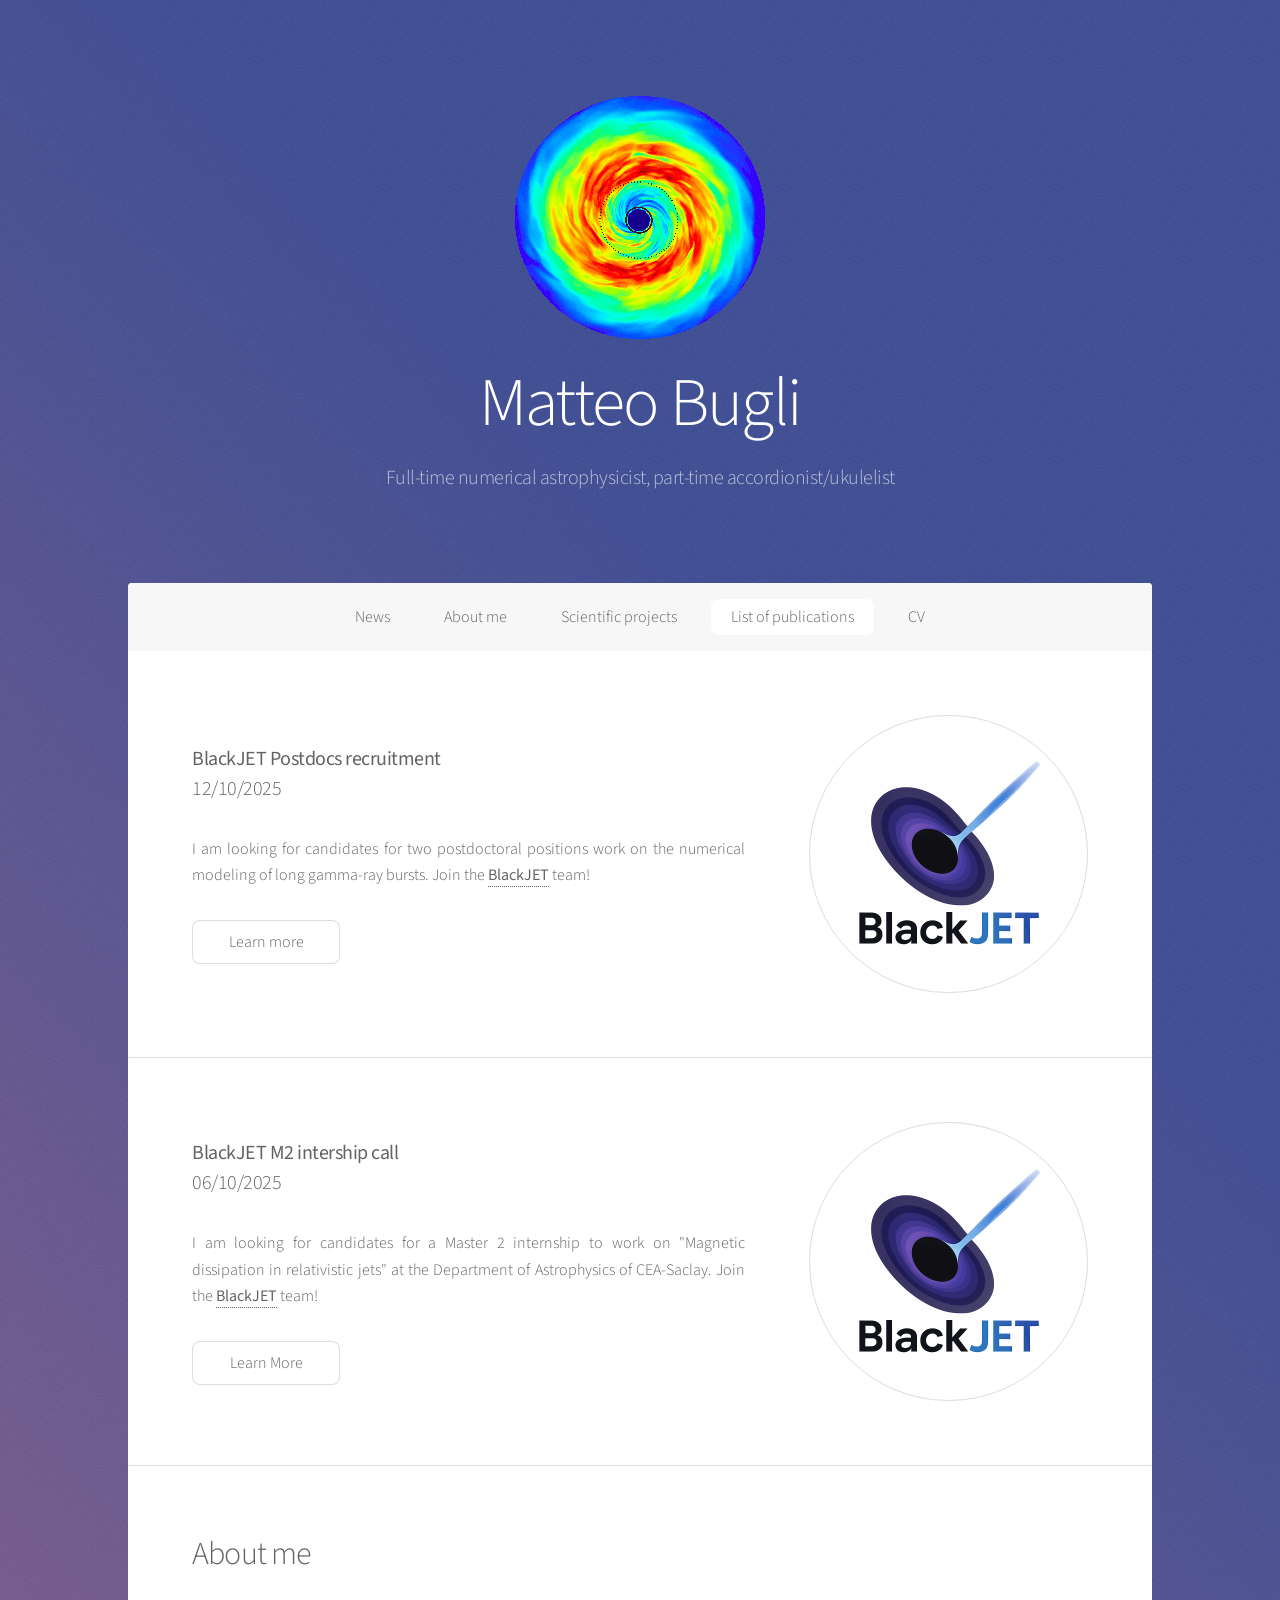
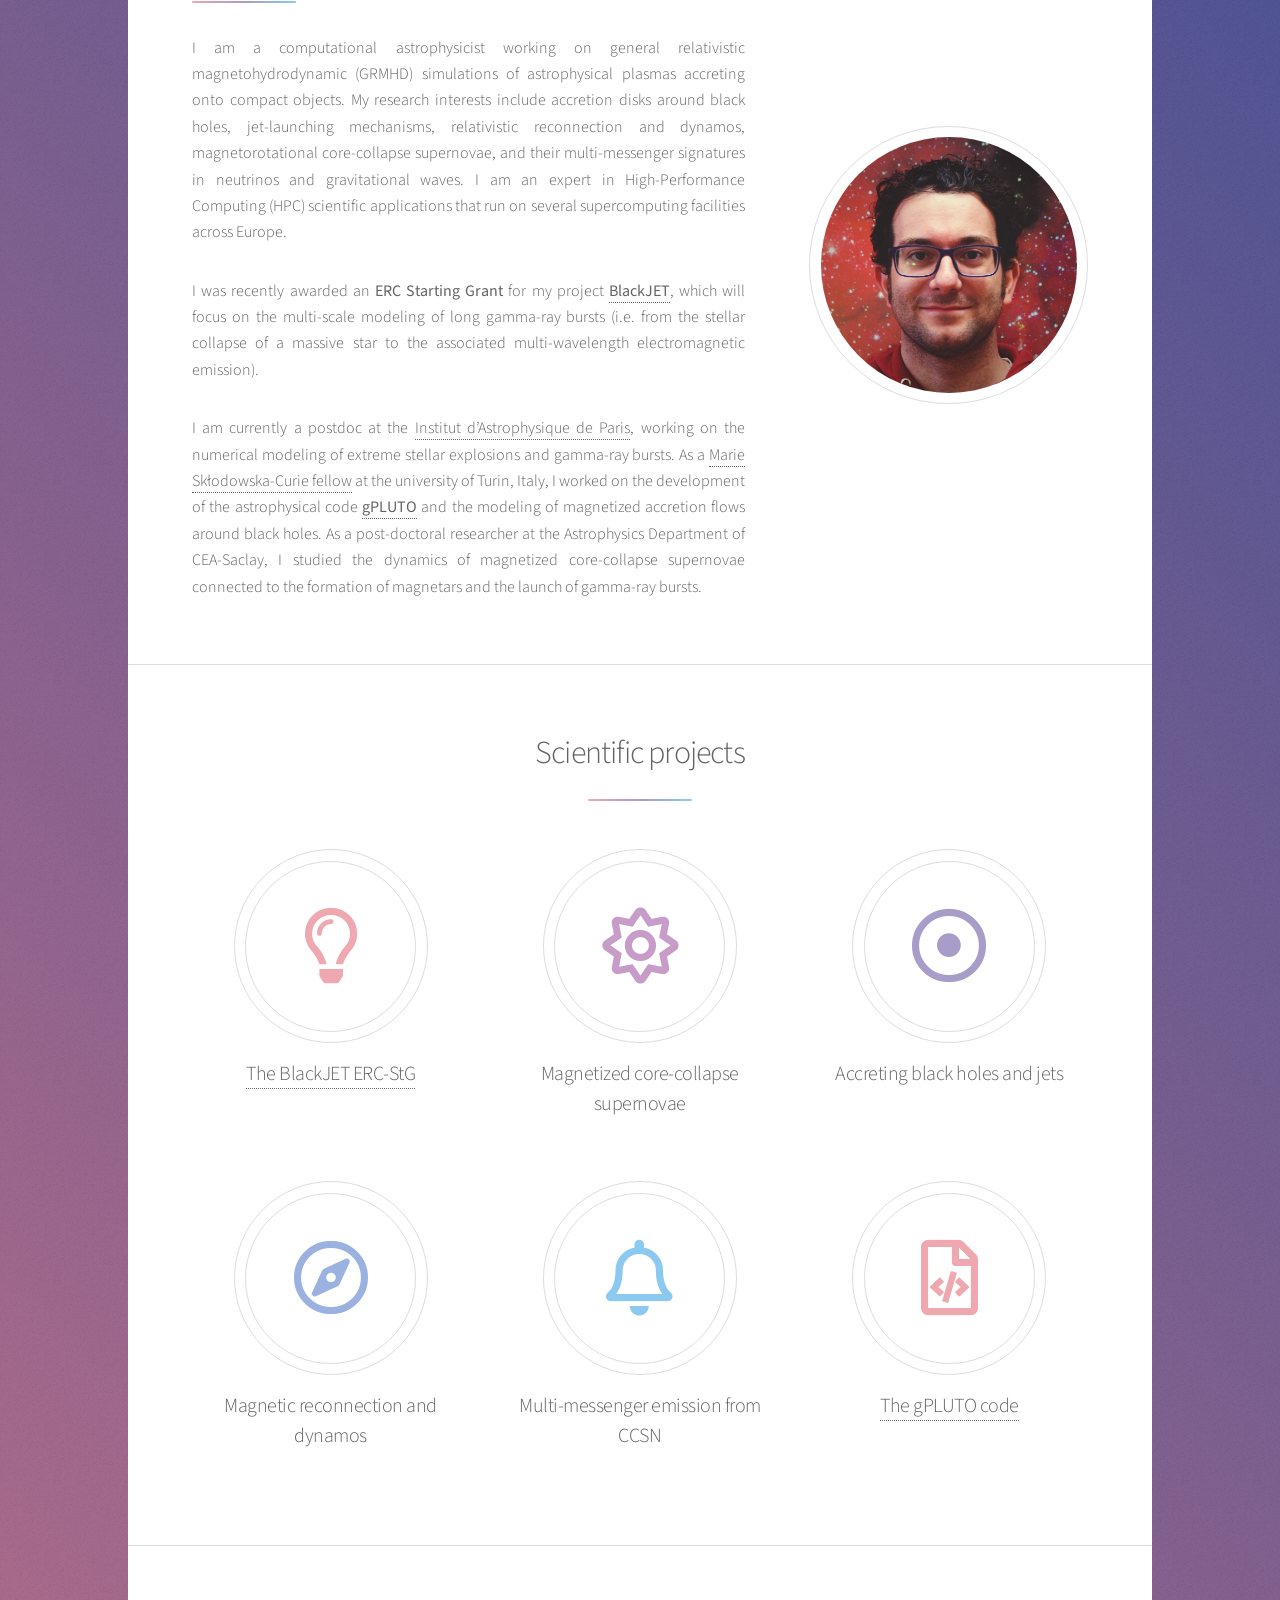
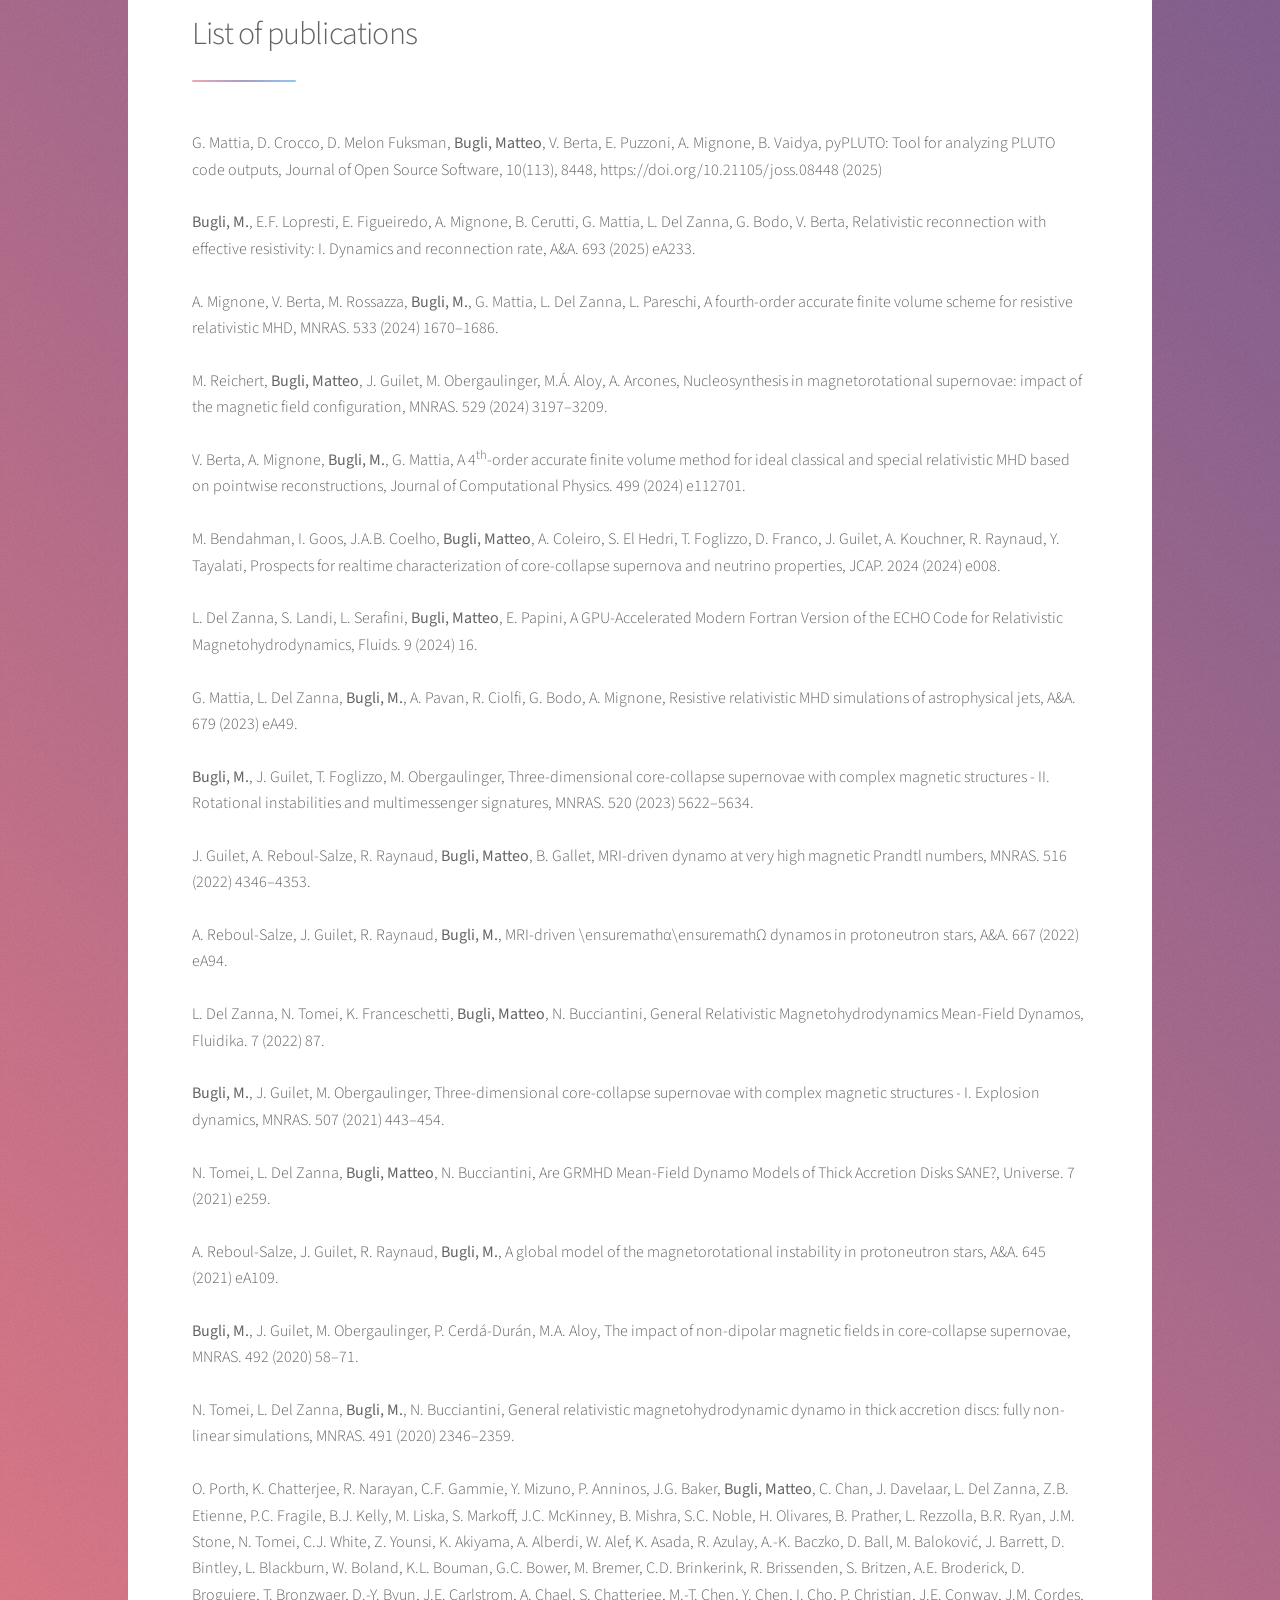
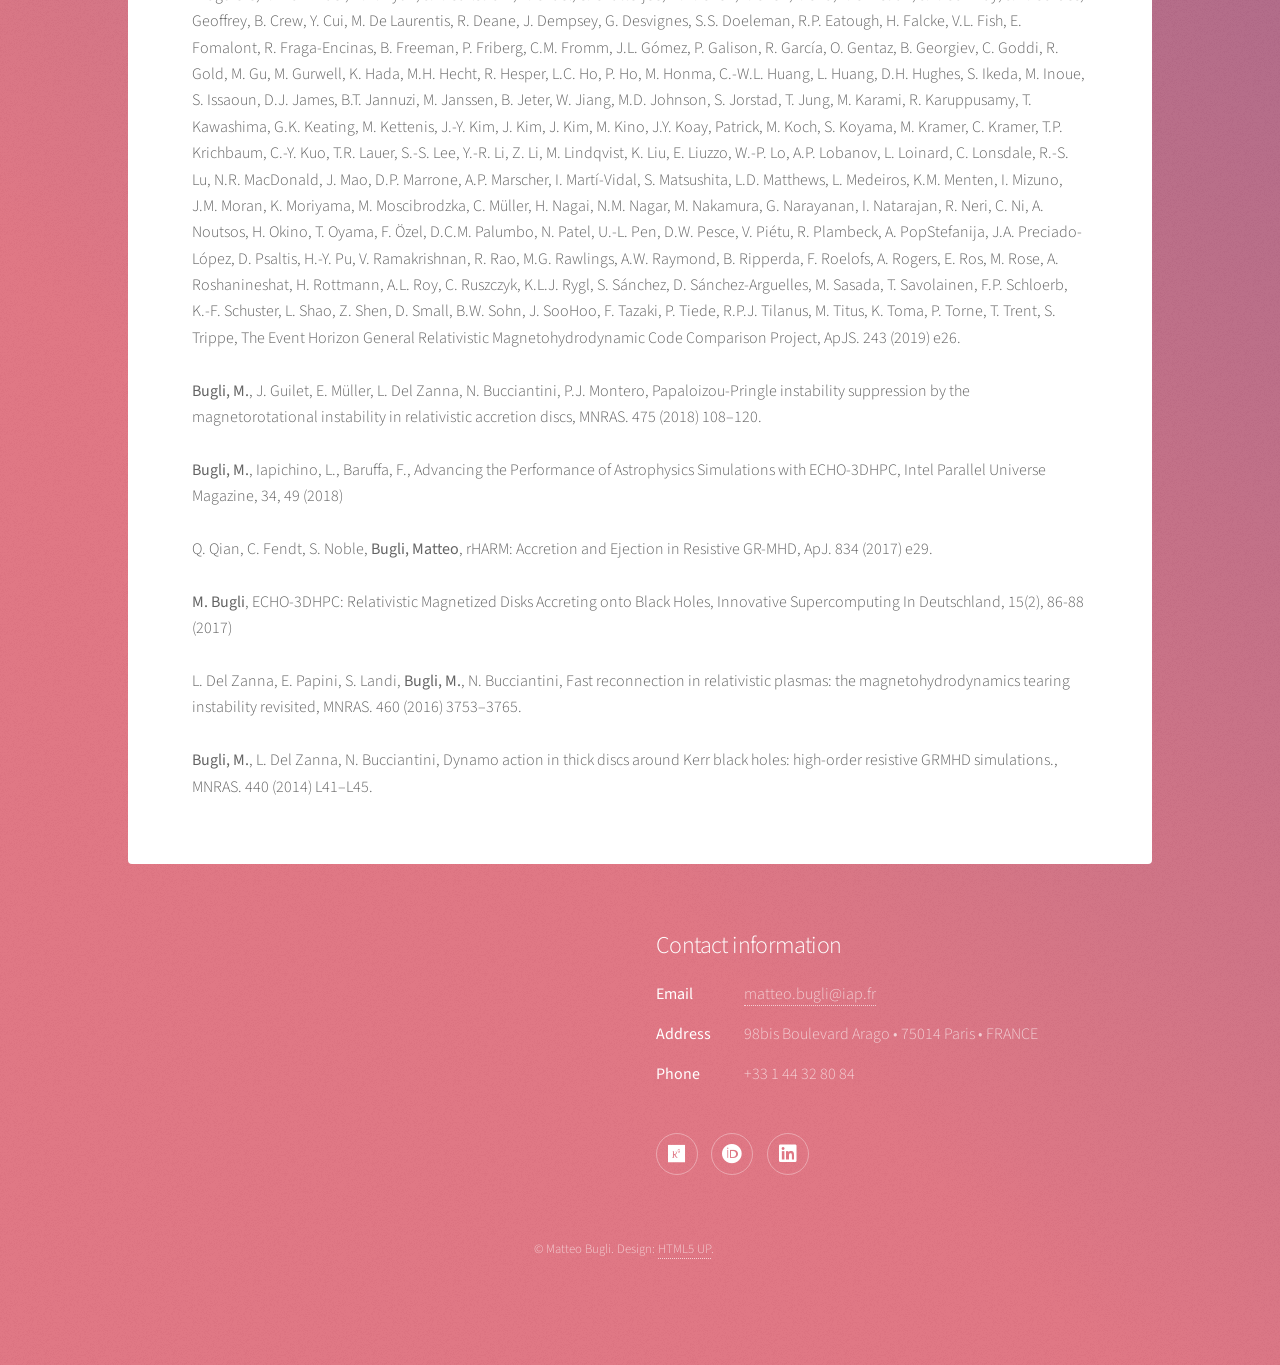
==== index.html @ d0af9ad1 "Added postdoc news" ====
<!DOCTYPE HTML>
<!--
	Stellar by HTML5 UP
	html5up.net | @ajlkn
	Free for personal and commercial use under the CCA 3.0 license (html5up.net/license)
-->
<html>
	<head>
		<title>Matteo Bugli</title>
		<meta charset="utf-8" />
		<meta name="viewport" content="width=device-width, initial-scale=1, user-scalable=no" />
		<link rel="stylesheet" href="assets/css/main.css" />
		<noscript><link rel="stylesheet" href="assets/css/noscript.css" /></noscript>
	</head>
	<body class="is-preload">

		<!-- Wrapper -->
			<div id="wrapper">

				<!-- Header -->
					<header id="header" class="alt">
						<span class="logo"><img src="images/disk3.gif" alt=""/></span>
						<h1>Matteo Bugli</h1>
						<p>Full-time numerical astrophysicist, part-time accordionist/ukulelist<br />
					</header>

				<!-- Nav -->
					<nav id="nav">
						<ul>
							<li><a href="#news" class="active">News</a></li>
							<li><a href="#intro">About me</a></li>
							<li><a href="#projects">Scientific projects</a></li>
							<li><a href="#publications">List of publications</a></li>
							<li><a href="Curriculum_Vitae.pdf">CV</a></li>
						</ul>
					</nav>

				<!-- Main -->
					<div id="main">

                            <!-- Postdoc rectruitment -->
							<section id="news" class="main">
								<div class="spotlight">
									<div class="content">
										<header class="major">
                                            <h3><b>BlackJET Postdocs recruitment</b><br>12/10/2025</h3>
										</header>
                                        <p align="justify">
                                        I am looking for candidates for two postdoctoral positions work on the numerical modeling of long gamma-ray bursts. Join the <a href="https://irfu.cea.fr/en/Phocea/Vie_des_labos/Ast/ast.php?id_ast=5415"><b>BlackJET</b></a> team!

										</p>
										<ul class="actions">
											<li><a href="master-m2.html" class="button">Learn more</a></li>
										</ul>
									</div>
									<span class="image"><img src="images/logo_blackjet.png" alt="" /></span>
								</div>
							</section>

                            <!-- M2 internship -->
							<section id="news" class="main">
								<div class="spotlight">
									<div class="content">
										<header class="major">
                                            <h3><b>BlackJET M2 intership call</b><br>06/10/2025</h3>
										</header>
                                        <p align="justify">
                                        I am looking for candidates for a Master 2 internship to work on "Magnetic dissipation in relativistic jets" at the Department of Astrophysics of CEA-Saclay. Join the <a href="https://irfu.cea.fr/en/Phocea/Vie_des_labos/Ast/ast.php?id_ast=5415"><b>BlackJET</b></a> team!

										</p>
										<ul class="actions">
											<li><a href="master-m2.html" class="button">Learn More</a></li>
										</ul>
									</div>
									<span class="image"><img src="images/logo_blackjet.png" alt="" /></span>
								</div>
							</section>

						<!-- Introduction -->
							<section id="intro" class="main">
								<div class="spotlight">
									<div class="content">
										<header class="major">
											<h2>About me</h2>
										</header>
										<p align="justify"> I am a computational astrophysicist working on general relativistic magnetohydrodynamic (GRMHD) simulations 
                                        of astrophysical plasmas accreting onto compact objects.
                                        My research interests include accretion disks around black holes, jet-launching mechanisms, relativistic reconnection 
                                        and dynamos, magnetorotational core-collapse supernovae, and their multi-messenger signatures in neutrinos and gravitational waves.
                                        I am an expert in High-Performance Computing (HPC) scientific applications that run on several supercomputing facilities across Europe.</p>

                                        <p align="justify"> I was recently awarded an <b>ERC Starting Grant</b> for my project 
                                            <b><a href="https://irfu.cea.fr/en/Phocea/Vie_des_labos/Ast/ast.php?t=fait_marquant&id_ast=5415">BlackJET</a></b>, 
                                            which will focus on the multi-scale modeling of long gamma-ray bursts (i.e. from the stellar collapse
                                            of a massive star to the associated multi-wavelength electromagnetic emission).</p>
 
                                        <p align="justify"> I am currently a postdoc at the <a href="https://www.iap.fr/"> Institut d’Astrophysique de Paris</a>, working on 
                                            the numerical modeling of extreme stellar explosions and gamma-ray bursts.

                                            As a <a href="https://frida.unito.it/699_supercomputer%2C-campi-magnetici-e-buchi-neri%3A-una-miscela-esplosiva%21">Marie Skłodowska-Curie fellow</a> at the university of Turin, Italy, I worked on the development of 
                                            the astrophysical code <b><a href="https://plutocode.ph.unito.it">gPLUTO</a></b> and the modeling of magnetized accretion flows around black holes.

                                            As a  post-doctoral researcher at the Astrophysics Department of CEA-Saclay, I studied the dynamics 
                                            of magnetized core-collapse supernovae connected to the formation of magnetars and the launch of gamma-ray bursts.</p>

										<!-- <ul class="actions"> -->
										<!-- 	<li><a href="generic.html" class="button">Learn More</a></li> -->
										<!-- </ul> -->
									</div>
									<span class="image"><img src="images/mbugli.jpg" alt="" /></span>
								</div>
							</section>

						<!-- Projects Section -->
							<section id="projects" class="main special">
								<header class="major">
									<h2>Scientific projects</h2>
								</header>
								<ul class="features">
									<li>
										<span class="icon solid major style1 fa-lightbulb"></span>
                                        <h3><a href="https://irfu.cea.fr/en/Phocea/Vie_des_labos/Ast/ast.php?t=fait_marquant&id_ast=5415">The BlackJET ERC-StG</a></h3>
										<p></p>
									</li>
									<li>
										<span class="icon solid major style2 fa-sun"></span>
                                        <!-- <h3><a href="ccsn.html">Magnetized core-collapse supernovae</a></h3> -->
                                        <h3>Magnetized core-collapse supernovae</h3>
										<p></p>
									</li>
									<li>
										<span class="icon major style3 fa-dot-circle"></span>
                                        <!-- <h3><a href="bh_jets.html">Accreting black holes and jets</a></h3> -->
                                        <h3>Accreting black holes and jets</h3>
										<p></p>
									</li>
									<li>
										<span class="icon major style4 fa-compass"></span>
                                        <!-- <h3><a href="mag_rec_dyn.html">Magnetic reconnection and dynamos</a></h3> -->
                                        <h3>Magnetic reconnection and dynamos</h3>
										<p></p>
									</li>
									<li>
										<span class="icon major style5 fa-bell"></span>
                                        <!-- <h3><a href="gwnu.html">Multi-messenger emission from CCSN</a></h3> -->
                                        <h3>Multi-messenger emission from CCSN</h3>
										<p></p>
									</li>
									<li>
										<span class="icon major style1 fa-file-code"></span>
                                        <h3><a href="https://gitlab.com/PLUTO-code/gPLUTO">The gPLUTO code</a></h3>
										<p></p>
									</li>
								</ul>
								<!-- <footer class="major"> -->
								<!-- 	<ul class="actions special"> -->
								<!-- 		<li><a href="generic.html" class="button">Learn More</a></li> -->
								<!-- 	</ul> -->
								<!-- </footer> -->
							</section>

						<!-- News Section -->
							<!-- <section id="projects" class="main special"> -->
							<!-- 	<header class="major"> -->
							<!-- 		<h2>News</h2> -->
							<!-- 	</header> -->

								<!-- <ul class="features"> -->
								<!-- 	<li> -->
                                        <!-- <h3><a href="master-m2.html" align="left">BlackJET M2 intership call</a></h3> -->
								<!-- 	    <span class="image"><img src="images/logo_blackjet.png" alt="" /></span> -->
								<!-- 		<p></p> -->
								<!-- 	</li> -->
								<!-- </ul> -->

						<!-- Publications Section -->
							<section id="publications" class="main">
								<header class="major">
									<h2>List of publications</h2>
									<!-- <p>Donec imperdiet consequat consequat. Suspendisse feugiat congue<br /> -->
									<!-- posuere. Nulla massa urna, fermentum eget quam aliquet.</p> -->
								</header>
                                <p align="left">
                                <div class="csl-bib-body">
                                
                                  <div data-csl-entry-id="2025ascl.soft08010M" class="csl-entry">
                                      <div class="csl-left-margin"></div><div class="csl-right-inline">G. Mattia, D. Crocco, D. Melon Fuksman, <b>Bugli, Matteo</b>, V. Berta, E. Puzzoni, A. Mignone, B. Vaidya, pyPLUTO: Tool for analyzing PLUTO code outputs, Journal of Open Source Software, 10(113), 8448, https://doi.org/10.21105/joss.08448 (2025)</div>
                                  </div>
                                
                                  <div data-csl-entry-id="2025A&A...693A.233B" class="csl-entry">
                                      <div class="csl-left-margin"><br></div><div class="csl-right-inline"><b>Bugli, M.</b>, E.F. Lopresti, E. Figueiredo, A. Mignone, B. Cerutti, G. Mattia, L. Del Zanna, G. Bodo, V. Berta, Relativistic reconnection with effective resistivity: I. Dynamics and reconnection rate, A&#38;A. 693 (2025) eA233.</div>
                                  </div>
                                
                                  <div data-csl-entry-id="2024MNRAS.533.1670M" class="csl-entry">
                                    <div class="csl-left-margin"><br></div><div class="csl-right-inline">A. Mignone, V. Berta, M. Rossazza, <b>Bugli, M.</b>, G. Mattia, L. Del Zanna, L. Pareschi, A fourth-order accurate finite volume scheme for resistive relativistic MHD, MNRAS. 533 (2024) 1670–1686.</div>
                                  </div>
                                
                                  <div data-csl-entry-id="2024MNRAS.529.3197R" class="csl-entry">
                                    <div class="csl-left-margin"><br></div><div class="csl-right-inline">M. Reichert, <b>Bugli, Matteo</b>, J. Guilet, M. Obergaulinger, M.Á. Aloy, A. Arcones, Nucleosynthesis in magnetorotational supernovae: impact of the magnetic field configuration, MNRAS. 529 (2024) 3197–3209.</div>
                                  </div>
                                
                                  <div data-csl-entry-id="2024JCoPh.49912701B" class="csl-entry">
                                      <div class="csl-left-margin"><br></div><div class="csl-right-inline">V. Berta, A. Mignone, <b>Bugli, M.</b>, G. Mattia, A 4<sup>th</sup>-order accurate finite volume method for ideal classical and special relativistic MHD based on pointwise reconstructions, Journal of Computational Physics. 499 (2024) e112701.</div>
                                  </div>
                                
                                  <div data-csl-entry-id="2024JCAP...02..008B" class="csl-entry">
                                    <div class="csl-left-margin"><br></div><div class="csl-right-inline">M. Bendahman, I. Goos, J.A.B. Coelho, <b>Bugli, Matteo</b>, A. Coleiro, S. El Hedri, T. Foglizzo, D. Franco, J. Guilet, A. Kouchner, R. Raynaud, Y. Tayalati, Prospects for realtime characterization of core-collapse supernova and neutrino properties, JCAP. 2024 (2024) e008.</div>
                                  </div>
                                
                                  <div data-csl-entry-id="2024Fluid...9...16D" class="csl-entry">
                                    <div class="csl-left-margin"><br></div><div class="csl-right-inline">L. Del Zanna, S. Landi, L. Serafini, <b>Bugli, Matteo</b>, E. Papini, A GPU-Accelerated Modern Fortran Version of the ECHO Code for Relativistic Magnetohydrodynamics, Fluids. 9 (2024) 16.</div>
                                  </div>
                                
                                  <div data-csl-entry-id="2023A&A...679A..49M" class="csl-entry">
                                    <div class="csl-left-margin"><br></div><div class="csl-right-inline">G. Mattia, L. Del Zanna, <b>Bugli, M.</b>, A. Pavan, R. Ciolfi, G. Bodo, A. Mignone, Resistive relativistic MHD simulations of astrophysical jets, A&#38;A. 679 (2023) eA49.</div>
                                  </div>
                                
                                  <div data-csl-entry-id="2023MNRAS.520.5622B" class="csl-entry">
                                    <div class="csl-left-margin"><br></div><div class="csl-right-inline"><b>Bugli, M.</b>, J. Guilet, T. Foglizzo, M. Obergaulinger, Three-dimensional core-collapse supernovae with complex magnetic structures - II. Rotational instabilities and multimessenger signatures, MNRAS. 520 (2023) 5622–5634.</div>
                                  </div>
                                
                                  <div data-csl-entry-id="2022MNRAS.516.4346G" class="csl-entry">
                                    <div class="csl-left-margin"><br></div><div class="csl-right-inline">J. Guilet, A. Reboul-Salze, R. Raynaud, <b>Bugli, Matteo</b>, B. Gallet, MRI-driven dynamo at very high magnetic Prandtl numbers, MNRAS. 516 (2022) 4346–4353.</div>
                                  </div>
                                
                                  <div data-csl-entry-id="2022A&A...667A..94R" class="csl-entry">
                                    <div class="csl-left-margin"><br></div><div class="csl-right-inline">A. Reboul-Salze, J. Guilet, R. Raynaud, <b>Bugli, M.</b>, MRI-driven \ensuremathα\ensuremathΩ dynamos in protoneutron stars, A&#38;A. 667 (2022) eA94.</div>
                                  </div>
                                
                                  <div data-csl-entry-id="2022Fluid...7...87D" class="csl-entry">
                                    <div class="csl-left-margin"><br></div><div class="csl-right-inline">L. Del Zanna, N. Tomei, K. Franceschetti, <b>Bugli, Matteo</b>, N. Bucciantini, General Relativistic Magnetohydrodynamics Mean-Field Dynamos, Fluidika. 7 (2022) 87.</div>
                                  </div>
                                
                                  <div data-csl-entry-id="2021MNRAS.507..443B" class="csl-entry">
                                    <div class="csl-left-margin"><br></div><div class="csl-right-inline"><b>Bugli, M.</b>, J. Guilet, M. Obergaulinger, Three-dimensional core-collapse supernovae with complex magnetic structures - I. Explosion dynamics, MNRAS. 507 (2021) 443–454.</div>
                                  </div>
                                
                                  <div data-csl-entry-id="2021Univ....7..259T" class="csl-entry">
                                    <div class="csl-left-margin"><br></div><div class="csl-right-inline">N. Tomei, L. Del Zanna, <b>Bugli, Matteo</b>, N. Bucciantini, Are GRMHD Mean-Field Dynamo Models of Thick Accretion Disks SANE?, Universe. 7 (2021) e259.</div>
                                  </div>
                                
                                  <div data-csl-entry-id="2021A&A...645A.109R" class="csl-entry">
                                    <div class="csl-left-margin"><br></div><div class="csl-right-inline">A. Reboul-Salze, J. Guilet, R. Raynaud, <b>Bugli, M.</b>, A global model of the magnetorotational instability in protoneutron stars, A&#38;A. 645 (2021) eA109.</div>
                                  </div>
                                
                                  <div data-csl-entry-id="2020MNRAS.492...58B" class="csl-entry">
                                    <div class="csl-left-margin"><br></div><div class="csl-right-inline"><b>Bugli, M.</b>, J. Guilet, M. Obergaulinger, P. Cerdá-Durán, M.A. Aloy, The impact of non-dipolar magnetic fields in core-collapse supernovae, MNRAS. 492 (2020) 58–71.</div>
                                  </div>
                                
                                  <div data-csl-entry-id="2020MNRAS.491.2346T" class="csl-entry">
                                    <div class="csl-left-margin"><br></div><div class="csl-right-inline">N. Tomei, L. Del Zanna, <b>Bugli, M.</b>, N. Bucciantini, General relativistic magnetohydrodynamic dynamo in thick accretion discs: fully non-linear simulations, MNRAS. 491 (2020) 2346–2359.</div>
                                  </div>
                                
                                  <div data-csl-entry-id="2019ApJS..243...26P" class="csl-entry">
                                    <div class="csl-left-margin"><br></div><div class="csl-right-inline">O. Porth, K. Chatterjee, R. Narayan, C.F. Gammie, Y. Mizuno, P. Anninos, J.G. Baker, <b>Bugli, Matteo</b>, C. Chan, J. Davelaar, L. Del Zanna, Z.B. Etienne, P.C. Fragile, B.J. Kelly, M. Liska, S. Markoff, J.C. McKinney, B. Mishra, S.C. Noble, H. Olivares, B. Prather, L. Rezzolla, B.R. Ryan, J.M. Stone, N. Tomei, C.J. White, Z. Younsi, K. Akiyama, A. Alberdi, W. Alef, K. Asada, R. Azulay, A.-K. Baczko, D. Ball, M. Baloković, J. Barrett, D. Bintley, L. Blackburn, W. Boland, K.L. Bouman, G.C. Bower, M. Bremer, C.D. Brinkerink, R. Brissenden, S. Britzen, A.E. Broderick, D. Broguiere, T. Bronzwaer, D.-Y. Byun, J.E. Carlstrom, A. Chael, S. Chatterjee, M.-T. Chen, Y. Chen, I. Cho, P. Christian, J.E. Conway, J.M. Cordes, Geoffrey, B. Crew, Y. Cui, M. De Laurentis, R. Deane, J. Dempsey, G. Desvignes, S.S. Doeleman, R.P. Eatough, H. Falcke, V.L. Fish, E. Fomalont, R. Fraga-Encinas, B. Freeman, P. Friberg, C.M. Fromm, J.L. Gómez, P. Galison, R. Garcı́a, O. Gentaz, B. Georgiev, C. Goddi, R. Gold, M. Gu, M. Gurwell, K. Hada, M.H. Hecht, R. Hesper, L.C. Ho, P. Ho, M. Honma, C.-W.L. Huang, L. Huang, D.H. Hughes, S. Ikeda, M. Inoue, S. Issaoun, D.J. James, B.T. Jannuzi, M. Janssen, B. Jeter, W. Jiang, M.D. Johnson, S. Jorstad, T. Jung, M. Karami, R. Karuppusamy, T. Kawashima, G.K. Keating, M. Kettenis, J.-Y. Kim, J. Kim, J. Kim, M. Kino, J.Y. Koay, Patrick, M. Koch, S. Koyama, M. Kramer, C. Kramer, T.P. Krichbaum, C.-Y. Kuo, T.R. Lauer, S.-S. Lee, Y.-R. Li, Z. Li, M. Lindqvist, K. Liu, E. Liuzzo, W.-P. Lo, A.P. Lobanov, L. Loinard, C. Lonsdale, R.-S. Lu, N.R. MacDonald, J. Mao, D.P. Marrone, A.P. Marscher, I. Martı́-Vidal, S. Matsushita, L.D. Matthews, L. Medeiros, K.M. Menten, I. Mizuno, J.M. Moran, K. Moriyama, M. Moscibrodzka, C. Müller, H. Nagai, N.M. Nagar, M. Nakamura, G. Narayanan, I. Natarajan, R. Neri, C. Ni, A. Noutsos, H. Okino, T. Oyama, F. Özel, D.C.M. Palumbo, N. Patel, U.-L. Pen, D.W. Pesce, V. Piétu, R. Plambeck, A. PopStefanija, J.A. Preciado-López, D. Psaltis, H.-Y. Pu, V. Ramakrishnan, R. Rao, M.G. Rawlings, A.W. Raymond, B. Ripperda, F. Roelofs, A. Rogers, E. Ros, M. Rose, A. Roshanineshat, H. Rottmann, A.L. Roy, C. Ruszczyk, K.L.J. Rygl, S. Sánchez, D. Sánchez-Arguelles, M. Sasada, T. Savolainen, F.P. Schloerb, K.-F. Schuster, L. Shao, Z. Shen, D. Small, B.W. Sohn, J. SooHoo, F. Tazaki, P. Tiede, R.P.J. Tilanus, M. Titus, K. Toma, P. Torne, T. Trent, S. Trippe, The Event Horizon General Relativistic Magnetohydrodynamic Code Comparison Project, ApJS. 243 (2019) e26.</div>
                                  </div>
                                
                                  <div data-csl-entry-id="2018MNRAS.475..108B" class="csl-entry">
                                    <div class="csl-left-margin"><br></div><div class="csl-right-inline"><b>Bugli, M.</b>, J. Guilet, E. Müller, L. Del Zanna, N. Bucciantini, P.J. Montero, Papaloizou-Pringle instability suppression by the magnetorotational instability in relativistic accretion discs, MNRAS. 475 (2018) 108–120.</div>
                                  </div>
                                
                                  <div class="csl-left-margin"><br></div><div class="csl-right-inline"><b>Bugli, M.</b>, Iapichino, L., Baruffa, F., Advancing the Performance of Astrophysics Simulations with ECHO-3DHPC, Intel Parallel Universe Magazine, 34, 49 (2018) </div>
                                
                                  <div data-csl-entry-id="2017ApJ...834...29Q" class="csl-entry">
                                    <div class="csl-left-margin"><br></div><div class="csl-right-inline">Q. Qian, C. Fendt, S. Noble, <b>Bugli, Matteo</b>, rHARM: Accretion and Ejection in Resistive GR-MHD, ApJ. 834 (2017) e29.</div>
                                  </div>
                                
                                  <div class="csl-left-margin"><br></div><div class="csl-right-inline"><b>M. Bugli</b>, ECHO-3DHPC: Relativistic Magnetized Disks Accreting onto Black Holes,
                                        Innovative Supercomputing In Deutschland, 15(2), 86-88 (2017)</div>
                                
                                  <div data-csl-entry-id="2016MNRAS.460.3753D" class="csl-entry">
                                    <div class="csl-left-margin"><br></div><div class="csl-right-inline">L. Del Zanna, E. Papini, S. Landi, <b>Bugli, M.</b>, N. Bucciantini, Fast reconnection in relativistic plasmas: the magnetohydrodynamics tearing instability revisited, MNRAS. 460 (2016) 3753–3765.</div>
                                  </div>
                                
                                  <div data-csl-entry-id="2014MNRAS.440L..41B" class="csl-entry">
                                    <div class="csl-left-margin"><br></div><div class="csl-right-inline"><b>Bugli, M.</b>, L. Del Zanna, N. Bucciantini, Dynamo action in thick discs around Kerr black holes: high-order resistive GRMHD simulations., MNRAS. 440 (2014) L41–L45.</div>
                                  </div>
                                
                                </div>
                                </p>
							</section>

					</div>

				<!-- Footer -->
					<footer id="footer">
						<section>
						</section>
						<section>
							<h2>Contact information</h2>
							<dl class="alt">
								<dt>Email</dt>
								<dd><a href="mailto:matteo.bugli@iap.fr">matteo.bugli@iap.fr</a></dd>
								<dt>Address</dt>
								<dd> 98bis Boulevard Arago &bull; 75014 Paris &bull; FRANCE</dd>
								<dt>Phone</dt>
								<dd>+33 1 44 32 80 84</dd>
							</dl>
							<ul class="icons">
								<li><a href="https://www.researchgate.net/profile/Matteo-Bugli?ev=hdr_xprf" class="icon brands fa-researchgate alt"><span class="label">Research Gate</span></a></li>
								<li><a href="https://orcid.org/0000-0002-7834-0422" class="icon brands fa-orcid alt"><span class="label">Orcid</span></a></li>
								<li><a href="https://www.linkedin.com/in/matteo-bugli-8196713a/" class="icon brands fa-linkedin alt"><span class="label">LinkedIn</span></a></li>
							</ul>
						</section>
						<p class="copyright">&copy; Matteo Bugli. Design: <a href="https://html5up.net">HTML5 UP</a>.</p>
					</footer>

			</div>

		<!-- Scripts -->
			<script src="assets/js/jquery.min.js"></script>
			<script src="assets/js/jquery.scrollex.min.js"></script>
			<script src="assets/js/jquery.scrolly.min.js"></script>
			<script src="assets/js/browser.min.js"></script>
			<script src="assets/js/breakpoints.min.js"></script>
			<script src="assets/js/util.js"></script>
			<script src="assets/js/main.js"></script>

	</body>
</html>
---- assets/css/main.css ----
@import url(fontawesome-all.min.css);
@import 'https://fonts.googleapis.com/css?family=Source+Sans+Pro:300,400';

/*
	Stellar by HTML5 UP
	html5up.net | @ajlkn
	Free for personal and commercial use under the CCA 3.0 license (html5up.net/license)
*/

html, body, div, span, applet, object,
iframe, h1, h2, h3, h4, h5, h6, p, blockquote,
pre, a, abbr, acronym, address, big, cite,
code, del, dfn, em, img, ins, kbd, q, s, samp,
small, strike, strong, sub, sup, tt, var, b,
u, i, center, dl, dt, dd, ol, ul, li, fieldset,
form, label, legend, table, caption, tbody,
tfoot, thead, tr, th, td, article, aside,
canvas, details, embed, figure, figcaption,
footer, header, hgroup, menu, nav, output, ruby,
section, summary, time, mark, audio, video {
	margin: 0;
	padding: 0;
	border: 0;
	font-size: 100%;
	font: inherit;
	vertical-align: baseline;}

article, aside, details, figcaption, figure,
footer, header, hgroup, menu, nav, section {
	display: block;}

body {
	line-height: 1;
}

ol, ul {
	list-style: none;
}

blockquote, q {
	quotes: none;
}

	blockquote:before, blockquote:after, q:before, q:after {
		content: '';
		content: none;
	}

table {
	border-collapse: collapse;
	border-spacing: 0;
}

body {
	-webkit-text-size-adjust: none;
}

mark {
	background-color: transparent;
	color: inherit;
}

input::-moz-focus-inner {
	border: 0;
	padding: 0;
}

input, select, textarea {
	-moz-appearance: none;
	-webkit-appearance: none;
	-ms-appearance: none;
	appearance: none;
}

/* Basic */

	@-ms-viewport {
		width: device-width;
	}

	body {
		-ms-overflow-style: scrollbar;
	}

	@media screen and (max-width: 480px) {

		html, body {
			min-width: 320px;
		}

	}

	html {
		box-sizing: border-box;
	}

	*, *:before, *:after {
		box-sizing: inherit;
	}

	body {
		background-color: #935d8c;
		background-image: url("images/overlay.png"), -moz-linear-gradient(45deg, #e37682 15%, #3f4d93 85%);
		background-image: url("images/overlay.png"), -webkit-linear-gradient(45deg, #e37682 15%, #3f4d93 85%);
		background-image: url("images/overlay.png"), -ms-linear-gradient(45deg, #e37682 15%, #3f4d93 85%);
		background-image: url("images/overlay.png"), linear-gradient(45deg, #e37682 15%, #3f4d93 85%);
	}

		body.is-preload *, body.is-preload *:before, body.is-preload *:after {
			-moz-animation: none !important;
			-webkit-animation: none !important;
			-ms-animation: none !important;
			animation: none !important;
			-moz-transition: none !important;
			-webkit-transition: none !important;
			-ms-transition: none !important;
			transition: none !important;
		}

/* Type */

	body {
		background-color: #935d8c;
		color: rgba(255, 255, 255, 0.65);
	}

	body, input, select, textarea {
		font-family: "Source Sans Pro", Helvetica, sans-serif;
		font-size: 17pt;
		font-weight: 300;
		line-height: 1.65;
	}

		@media screen and (max-width: 1680px) {

			body, input, select, textarea {
				font-size: 14pt;
			}

		}

		@media screen and (max-width: 1280px) {

			body, input, select, textarea {
				font-size: 12pt;
			}

		}

		@media screen and (max-width: 360px) {

			body, input, select, textarea {
				font-size: 11pt;
			}

		}

	a {
		-moz-transition: color 0.2s ease, border-bottom 0.2s ease;
		-webkit-transition: color 0.2s ease, border-bottom 0.2s ease;
		-ms-transition: color 0.2s ease, border-bottom 0.2s ease;
		transition: color 0.2s ease, border-bottom 0.2s ease;
		text-decoration: none;
		border-bottom: dotted 1px;
		color: inherit;
	}

		a:hover {
			border-bottom-color: transparent;
		}

	strong, b {
		font-weight: 400;
	}

	em, i {
		font-style: italic;
	}

	p {
		margin: 0 0 2em 0;
	}

		p.content {
			-moz-columns: 20em 2;
			-webkit-columns: 20em 2;
			-ms-columns: 20em 2;
			columns: 20em 2;
			-moz-column-gap: 2em;
			-webkit-column-gap: 2em;
			-ms-column-gap: 2em;
			column-gap: 2em;
			text-align: justify;
		}

	h1, h2, h3, h4, h5, h6 {
		font-weight: 300;
		line-height: 1.5;
		margin: 0 0 0.7em 0;
		letter-spacing: -0.025em;
	}

		h1 a, h2 a, h3 a, h4 a, h5 a, h6 a {
			color: inherit;
			text-decoration: none;
		}

	h1 {
		font-size: 2.5em;
		line-height: 1.2;
	}

	h2 {
		font-size: 1.5em;
	}

	h3 {
		font-size: 1.25em;
	}

	h4 {
		font-size: 1.1em;
	}

	h5 {
		font-size: 0.9em;
	}

	h6 {
		font-size: 0.7em;
	}

	@media screen and (max-width: 736px) {

		h1 {
			font-size: 2em;
		}

	}

	sub {
		font-size: 0.8em;
		position: relative;
		top: 0.5em;
	}

	sup {
		font-size: 0.8em;
		position: relative;
		top: -0.5em;
	}

	blockquote {
		border-left: solid 4px;
		font-style: italic;
		margin: 0 0 2em 0;
		padding: 0.5em 0 0.5em 2em;
	}

	code {
		border-radius: 8px;
		border: solid 1px;
		font-family: "Courier New", monospace;
		font-size: 0.9em;
		margin: 0 0.25em;
		padding: 0.25em 0.65em;
	}

	pre {
		-webkit-overflow-scrolling: touch;
		font-family: "Courier New", monospace;
		font-size: 0.9em;
		margin: 0 0 2em 0;
	}

		pre code {
			display: block;
			line-height: 1.75;
			padding: 1em 1.5em;
			overflow-x: auto;
		}

	hr {
		border: 0;
		border-bottom: solid 1px;
		margin: 2em 0;
	}

		hr.major {
			margin: 3em 0;
		}

	.align-left {
		text-align: left;
	}

	.align-center {
		text-align: center;
	}

	.align-right {
		text-align: right;
	}

	input, select, textarea {
		color: #ffffff;
	}

	a:hover {
		color: #ffffff;
	}

	strong, b {
		color: #ffffff;
	}

	h1, h2, h3, h4, h5, h6 {
		color: #ffffff;
	}

	blockquote {
		border-left-color: rgba(255, 255, 255, 0.35);
	}

	code {
		background: rgba(255, 255, 255, 0.075);
		border-color: rgba(255, 255, 255, 0.35);
	}

	hr {
		border-bottom-color: rgba(255, 255, 255, 0.35);
	}

/* Row */

	.row {
		display: flex;
		flex-wrap: wrap;
		box-sizing: border-box;
		align-items: stretch;
	}

		.row > * {
			box-sizing: border-box;
		}

		.row.gtr-uniform > * > :last-child {
			margin-bottom: 0;
		}

		.row.aln-left {
			justify-content: flex-start;
		}

		.row.aln-center {
			justify-content: center;
		}

		.row.aln-right {
			justify-content: flex-end;
		}

		.row.aln-top {
			align-items: flex-start;
		}

		.row.aln-middle {
			align-items: center;
		}

		.row.aln-bottom {
			align-items: flex-end;
		}

		.row > .imp {
			order: -1;
		}

		.row > .col-1 {
			width: 8.33333%;
		}

		.row > .off-1 {
			margin-left: 8.33333%;
		}

		.row > .col-2 {
			width: 16.66667%;
		}

		.row > .off-2 {
			margin-left: 16.66667%;
		}

		.row > .col-3 {
			width: 25%;
		}

		.row > .off-3 {
			margin-left: 25%;
		}

		.row > .col-4 {
			width: 33.33333%;
		}

		.row > .off-4 {
			margin-left: 33.33333%;
		}

		.row > .col-5 {
			width: 41.66667%;
		}

		.row > .off-5 {
			margin-left: 41.66667%;
		}

		.row > .col-6 {
			width: 50%;
		}

		.row > .off-6 {
			margin-left: 50%;
		}

		.row > .col-7 {
			width: 58.33333%;
		}

		.row > .off-7 {
			margin-left: 58.33333%;
		}

		.row > .col-8 {
			width: 66.66667%;
		}

		.row > .off-8 {
			margin-left: 66.66667%;
		}

		.row > .col-9 {
			width: 75%;
		}

		.row > .off-9 {
			margin-left: 75%;
		}

		.row > .col-10 {
			width: 83.33333%;
		}

		.row > .off-10 {
			margin-left: 83.33333%;
		}

		.row > .col-11 {
			width: 91.66667%;
		}

		.row > .off-11 {
			margin-left: 91.66667%;
		}

		.row > .col-12 {
			width: 100%;
		}

		.row > .off-12 {
			margin-left: 100%;
		}

		.row.gtr-0 {
			margin-top: 0;
			margin-left: 0em;
		}

			.row.gtr-0 > * {
				padding: 0 0 0 0em;
			}

			.row.gtr-0.gtr-uniform {
				margin-top: 0em;
			}

				.row.gtr-0.gtr-uniform > * {
					padding-top: 0em;
				}

		.row.gtr-25 {
			margin-top: 0;
			margin-left: -0.375em;
		}

			.row.gtr-25 > * {
				padding: 0 0 0 0.375em;
			}

			.row.gtr-25.gtr-uniform {
				margin-top: -0.375em;
			}

				.row.gtr-25.gtr-uniform > * {
					padding-top: 0.375em;
				}

		.row.gtr-50 {
			margin-top: 0;
			margin-left: -0.75em;
		}

			.row.gtr-50 > * {
				padding: 0 0 0 0.75em;
			}

			.row.gtr-50.gtr-uniform {
				margin-top: -0.75em;
			}

				.row.gtr-50.gtr-uniform > * {
					padding-top: 0.75em;
				}

		.row {
			margin-top: 0;
			margin-left: -1.5em;
		}

			.row > * {
				padding: 0 0 0 1.5em;
			}

			.row.gtr-uniform {
				margin-top: -1.5em;
			}

				.row.gtr-uniform > * {
					padding-top: 1.5em;
				}

		.row.gtr-150 {
			margin-top: 0;
			margin-left: -2.25em;
		}

			.row.gtr-150 > * {
				padding: 0 0 0 2.25em;
			}

			.row.gtr-150.gtr-uniform {
				margin-top: -2.25em;
			}

				.row.gtr-150.gtr-uniform > * {
					padding-top: 2.25em;
				}

		.row.gtr-200 {
			margin-top: 0;
			margin-left: -3em;
		}

			.row.gtr-200 > * {
				padding: 0 0 0 3em;
			}

			.row.gtr-200.gtr-uniform {
				margin-top: -3em;
			}

				.row.gtr-200.gtr-uniform > * {
					padding-top: 3em;
				}

		@media screen and (max-width: 1680px) {

			.row {
				display: flex;
				flex-wrap: wrap;
				box-sizing: border-box;
				align-items: stretch;
			}

				.row > * {
					box-sizing: border-box;
				}

				.row.gtr-uniform > * > :last-child {
					margin-bottom: 0;
				}

				.row.aln-left {
					justify-content: flex-start;
				}

				.row.aln-center {
					justify-content: center;
				}

				.row.aln-right {
					justify-content: flex-end;
				}

				.row.aln-top {
					align-items: flex-start;
				}

				.row.aln-middle {
					align-items: center;
				}

				.row.aln-bottom {
					align-items: flex-end;
				}

				.row > .imp-xlarge {
					order: -1;
				}

				.row > .col-1-xlarge {
					width: 8.33333%;
				}

				.row > .off-1-xlarge {
					margin-left: 8.33333%;
				}

				.row > .col-2-xlarge {
					width: 16.66667%;
				}

				.row > .off-2-xlarge {
					margin-left: 16.66667%;
				}

				.row > .col-3-xlarge {
					width: 25%;
				}

				.row > .off-3-xlarge {
					margin-left: 25%;
				}

				.row > .col-4-xlarge {
					width: 33.33333%;
				}

				.row > .off-4-xlarge {
					margin-left: 33.33333%;
				}

				.row > .col-5-xlarge {
					width: 41.66667%;
				}

				.row > .off-5-xlarge {
					margin-left: 41.66667%;
				}

				.row > .col-6-xlarge {
					width: 50%;
				}

				.row > .off-6-xlarge {
					margin-left: 50%;
				}

				.row > .col-7-xlarge {
					width: 58.33333%;
				}

				.row > .off-7-xlarge {
					margin-left: 58.33333%;
				}

				.row > .col-8-xlarge {
					width: 66.66667%;
				}

				.row > .off-8-xlarge {
					margin-left: 66.66667%;
				}

				.row > .col-9-xlarge {
					width: 75%;
				}

				.row > .off-9-xlarge {
					margin-left: 75%;
				}

				.row > .col-10-xlarge {
					width: 83.33333%;
				}

				.row > .off-10-xlarge {
					margin-left: 83.33333%;
				}

				.row > .col-11-xlarge {
					width: 91.66667%;
				}

				.row > .off-11-xlarge {
					margin-left: 91.66667%;
				}

				.row > .col-12-xlarge {
					width: 100%;
				}

				.row > .off-12-xlarge {
					margin-left: 100%;
				}

				.row.gtr-0 {
					margin-top: 0;
					margin-left: 0em;
				}

					.row.gtr-0 > * {
						padding: 0 0 0 0em;
					}

					.row.gtr-0.gtr-uniform {
						margin-top: 0em;
					}

						.row.gtr-0.gtr-uniform > * {
							padding-top: 0em;
						}

				.row.gtr-25 {
					margin-top: 0;
					margin-left: -0.375em;
				}

					.row.gtr-25 > * {
						padding: 0 0 0 0.375em;
					}

					.row.gtr-25.gtr-uniform {
						margin-top: -0.375em;
					}

						.row.gtr-25.gtr-uniform > * {
							padding-top: 0.375em;
						}

				.row.gtr-50 {
					margin-top: 0;
					margin-left: -0.75em;
				}

					.row.gtr-50 > * {
						padding: 0 0 0 0.75em;
					}

					.row.gtr-50.gtr-uniform {
						margin-top: -0.75em;
					}

						.row.gtr-50.gtr-uniform > * {
							padding-top: 0.75em;
						}

				.row {
					margin-top: 0;
					margin-left: -1.5em;
				}

					.row > * {
						padding: 0 0 0 1.5em;
					}

					.row.gtr-uniform {
						margin-top: -1.5em;
					}

						.row.gtr-uniform > * {
							padding-top: 1.5em;
						}

				.row.gtr-150 {
					margin-top: 0;
					margin-left: -2.25em;
				}

					.row.gtr-150 > * {
						padding: 0 0 0 2.25em;
					}

					.row.gtr-150.gtr-uniform {
						margin-top: -2.25em;
					}

						.row.gtr-150.gtr-uniform > * {
							padding-top: 2.25em;
						}

				.row.gtr-200 {
					margin-top: 0;
					margin-left: -3em;
				}

					.row.gtr-200 > * {
						padding: 0 0 0 3em;
					}

					.row.gtr-200.gtr-uniform {
						margin-top: -3em;
					}

						.row.gtr-200.gtr-uniform > * {
							padding-top: 3em;
						}

		}

		@media screen and (max-width: 1280px) {

			.row {
				display: flex;
				flex-wrap: wrap;
				box-sizing: border-box;
				align-items: stretch;
			}

				.row > * {
					box-sizing: border-box;
				}

				.row.gtr-uniform > * > :last-child {
					margin-bottom: 0;
				}

				.row.aln-left {
					justify-content: flex-start;
				}

				.row.aln-center {
					justify-content: center;
				}

				.row.aln-right {
					justify-content: flex-end;
				}

				.row.aln-top {
					align-items: flex-start;
				}

				.row.aln-middle {
					align-items: center;
				}

				.row.aln-bottom {
					align-items: flex-end;
				}

				.row > .imp-large {
					order: -1;
				}

				.row > .col-1-large {
					width: 8.33333%;
				}

				.row > .off-1-large {
					margin-left: 8.33333%;
				}

				.row > .col-2-large {
					width: 16.66667%;
				}

				.row > .off-2-large {
					margin-left: 16.66667%;
				}

				.row > .col-3-large {
					width: 25%;
				}

				.row > .off-3-large {
					margin-left: 25%;
				}

				.row > .col-4-large {
					width: 33.33333%;
				}

				.row > .off-4-large {
					margin-left: 33.33333%;
				}

				.row > .col-5-large {
					width: 41.66667%;
				}

				.row > .off-5-large {
					margin-left: 41.66667%;
				}

				.row > .col-6-large {
					width: 50%;
				}

				.row > .off-6-large {
					margin-left: 50%;
				}

				.row > .col-7-large {
					width: 58.33333%;
				}

				.row > .off-7-large {
					margin-left: 58.33333%;
				}

				.row > .col-8-large {
					width: 66.66667%;
				}

				.row > .off-8-large {
					margin-left: 66.66667%;
				}

				.row > .col-9-large {
					width: 75%;
				}

				.row > .off-9-large {
					margin-left: 75%;
				}

				.row > .col-10-large {
					width: 83.33333%;
				}

				.row > .off-10-large {
					margin-left: 83.33333%;
				}

				.row > .col-11-large {
					width: 91.66667%;
				}

				.row > .off-11-large {
					margin-left: 91.66667%;
				}

				.row > .col-12-large {
					width: 100%;
				}

				.row > .off-12-large {
					margin-left: 100%;
				}

				.row.gtr-0 {
					margin-top: 0;
					margin-left: 0em;
				}

					.row.gtr-0 > * {
						padding: 0 0 0 0em;
					}

					.row.gtr-0.gtr-uniform {
						margin-top: 0em;
					}

						.row.gtr-0.gtr-uniform > * {
							padding-top: 0em;
						}

				.row.gtr-25 {
					margin-top: 0;
					margin-left: -0.375em;
				}

					.row.gtr-25 > * {
						padding: 0 0 0 0.375em;
					}

					.row.gtr-25.gtr-uniform {
						margin-top: -0.375em;
					}

						.row.gtr-25.gtr-uniform > * {
							padding-top: 0.375em;
						}

				.row.gtr-50 {
					margin-top: 0;
					margin-left: -0.75em;
				}

					.row.gtr-50 > * {
						padding: 0 0 0 0.75em;
					}

					.row.gtr-50.gtr-uniform {
						margin-top: -0.75em;
					}

						.row.gtr-50.gtr-uniform > * {
							padding-top: 0.75em;
						}

				.row {
					margin-top: 0;
					margin-left: -1.5em;
				}

					.row > * {
						padding: 0 0 0 1.5em;
					}

					.row.gtr-uniform {
						margin-top: -1.5em;
					}

						.row.gtr-uniform > * {
							padding-top: 1.5em;
						}

				.row.gtr-150 {
					margin-top: 0;
					margin-left: -2.25em;
				}

					.row.gtr-150 > * {
						padding: 0 0 0 2.25em;
					}

					.row.gtr-150.gtr-uniform {
						margin-top: -2.25em;
					}

						.row.gtr-150.gtr-uniform > * {
							padding-top: 2.25em;
						}

				.row.gtr-200 {
					margin-top: 0;
					margin-left: -3em;
				}

					.row.gtr-200 > * {
						padding: 0 0 0 3em;
					}

					.row.gtr-200.gtr-uniform {
						margin-top: -3em;
					}

						.row.gtr-200.gtr-uniform > * {
							padding-top: 3em;
						}

		}

		@media screen and (max-width: 980px) {

			.row {
				display: flex;
				flex-wrap: wrap;
				box-sizing: border-box;
				align-items: stretch;
			}

				.row > * {
					box-sizing: border-box;
				}

				.row.gtr-uniform > * > :last-child {
					margin-bottom: 0;
				}

				.row.aln-left {
					justify-content: flex-start;
				}

				.row.aln-center {
					justify-content: center;
				}

				.row.aln-right {
					justify-content: flex-end;
				}

				.row.aln-top {
					align-items: flex-start;
				}

				.row.aln-middle {
					align-items: center;
				}

				.row.aln-bottom {
					align-items: flex-end;
				}

				.row > .imp-medium {
					order: -1;
				}

				.row > .col-1-medium {
					width: 8.33333%;
				}

				.row > .off-1-medium {
					margin-left: 8.33333%;
				}

				.row > .col-2-medium {
					width: 16.66667%;
				}

				.row > .off-2-medium {
					margin-left: 16.66667%;
				}

				.row > .col-3-medium {
					width: 25%;
				}

				.row > .off-3-medium {
					margin-left: 25%;
				}

				.row > .col-4-medium {
					width: 33.33333%;
				}

				.row > .off-4-medium {
					margin-left: 33.33333%;
				}

				.row > .col-5-medium {
					width: 41.66667%;
				}

				.row > .off-5-medium {
					margin-left: 41.66667%;
				}

				.row > .col-6-medium {
					width: 50%;
				}

				.row > .off-6-medium {
					margin-left: 50%;
				}

				.row > .col-7-medium {
					width: 58.33333%;
				}

				.row > .off-7-medium {
					margin-left: 58.33333%;
				}

				.row > .col-8-medium {
					width: 66.66667%;
				}

				.row > .off-8-medium {
					margin-left: 66.66667%;
				}

				.row > .col-9-medium {
					width: 75%;
				}

				.row > .off-9-medium {
					margin-left: 75%;
				}

				.row > .col-10-medium {
					width: 83.33333%;
				}

				.row > .off-10-medium {
					margin-left: 83.33333%;
				}

				.row > .col-11-medium {
					width: 91.66667%;
				}

				.row > .off-11-medium {
					margin-left: 91.66667%;
				}

				.row > .col-12-medium {
					width: 100%;
				}

				.row > .off-12-medium {
					margin-left: 100%;
				}

				.row.gtr-0 {
					margin-top: 0;
					margin-left: 0em;
				}

					.row.gtr-0 > * {
						padding: 0 0 0 0em;
					}

					.row.gtr-0.gtr-uniform {
						margin-top: 0em;
					}

						.row.gtr-0.gtr-uniform > * {
							padding-top: 0em;
						}

				.row.gtr-25 {
					margin-top: 0;
					margin-left: -0.375em;
				}

					.row.gtr-25 > * {
						padding: 0 0 0 0.375em;
					}

					.row.gtr-25.gtr-uniform {
						margin-top: -0.375em;
					}

						.row.gtr-25.gtr-uniform > * {
							padding-top: 0.375em;
						}

				.row.gtr-50 {
					margin-top: 0;
					margin-left: -0.75em;
				}

					.row.gtr-50 > * {
						padding: 0 0 0 0.75em;
					}

					.row.gtr-50.gtr-uniform {
						margin-top: -0.75em;
					}

						.row.gtr-50.gtr-uniform > * {
							padding-top: 0.75em;
						}

				.row {
					margin-top: 0;
					margin-left: -1.5em;
				}

					.row > * {
						padding: 0 0 0 1.5em;
					}

					.row.gtr-uniform {
						margin-top: -1.5em;
					}

						.row.gtr-uniform > * {
							padding-top: 1.5em;
						}

				.row.gtr-150 {
					margin-top: 0;
					margin-left: -2.25em;
				}

					.row.gtr-150 > * {
						padding: 0 0 0 2.25em;
					}

					.row.gtr-150.gtr-uniform {
						margin-top: -2.25em;
					}

						.row.gtr-150.gtr-uniform > * {
							padding-top: 2.25em;
						}

				.row.gtr-200 {
					margin-top: 0;
					margin-left: -3em;
				}

					.row.gtr-200 > * {
						padding: 0 0 0 3em;
					}

					.row.gtr-200.gtr-uniform {
						margin-top: -3em;
					}

						.row.gtr-200.gtr-uniform > * {
							padding-top: 3em;
						}

		}

		@media screen and (max-width: 736px) {

			.row {
				display: flex;
				flex-wrap: wrap;
				box-sizing: border-box;
				align-items: stretch;
			}

				.row > * {
					box-sizing: border-box;
				}

				.row.gtr-uniform > * > :last-child {
					margin-bottom: 0;
				}

				.row.aln-left {
					justify-content: flex-start;
				}

				.row.aln-center {
					justify-content: center;
				}

				.row.aln-right {
					justify-content: flex-end;
				}

				.row.aln-top {
					align-items: flex-start;
				}

				.row.aln-middle {
					align-items: center;
				}

				.row.aln-bottom {
					align-items: flex-end;
				}

				.row > .imp-small {
					order: -1;
				}

				.row > .col-1-small {
					width: 8.33333%;
				}

				.row > .off-1-small {
					margin-left: 8.33333%;
				}

				.row > .col-2-small {
					width: 16.66667%;
				}

				.row > .off-2-small {
					margin-left: 16.66667%;
				}

				.row > .col-3-small {
					width: 25%;
				}

				.row > .off-3-small {
					margin-left: 25%;
				}

				.row > .col-4-small {
					width: 33.33333%;
				}

				.row > .off-4-small {
					margin-left: 33.33333%;
				}

				.row > .col-5-small {
					width: 41.66667%;
				}

				.row > .off-5-small {
					margin-left: 41.66667%;
				}

				.row > .col-6-small {
					width: 50%;
				}

				.row > .off-6-small {
					margin-left: 50%;
				}

				.row > .col-7-small {
					width: 58.33333%;
				}

				.row > .off-7-small {
					margin-left: 58.33333%;
				}

				.row > .col-8-small {
					width: 66.66667%;
				}

				.row > .off-8-small {
					margin-left: 66.66667%;
				}

				.row > .col-9-small {
					width: 75%;
				}

				.row > .off-9-small {
					margin-left: 75%;
				}

				.row > .col-10-small {
					width: 83.33333%;
				}

				.row > .off-10-small {
					margin-left: 83.33333%;
				}

				.row > .col-11-small {
					width: 91.66667%;
				}

				.row > .off-11-small {
					margin-left: 91.66667%;
				}

				.row > .col-12-small {
					width: 100%;
				}

				.row > .off-12-small {
					margin-left: 100%;
				}

				.row.gtr-0 {
					margin-top: 0;
					margin-left: 0em;
				}

					.row.gtr-0 > * {
						padding: 0 0 0 0em;
					}

					.row.gtr-0.gtr-uniform {
						margin-top: 0em;
					}

						.row.gtr-0.gtr-uniform > * {
							padding-top: 0em;
						}

				.row.gtr-25 {
					margin-top: 0;
					margin-left: -0.25em;
				}

					.row.gtr-25 > * {
						padding: 0 0 0 0.25em;
					}

					.row.gtr-25.gtr-uniform {
						margin-top: -0.25em;
					}

						.row.gtr-25.gtr-uniform > * {
							padding-top: 0.25em;
						}

				.row.gtr-50 {
					margin-top: 0;
					margin-left: -0.5em;
				}

					.row.gtr-50 > * {
						padding: 0 0 0 0.5em;
					}

					.row.gtr-50.gtr-uniform {
						margin-top: -0.5em;
					}

						.row.gtr-50.gtr-uniform > * {
							padding-top: 0.5em;
						}

				.row {
					margin-top: 0;
					margin-left: -1em;
				}

					.row > * {
						padding: 0 0 0 1em;
					}

					.row.gtr-uniform {
						margin-top: -1em;
					}

						.row.gtr-uniform > * {
							padding-top: 1em;
						}

				.row.gtr-150 {
					margin-top: 0;
					margin-left: -1.5em;
				}

					.row.gtr-150 > * {
						padding: 0 0 0 1.5em;
					}

					.row.gtr-150.gtr-uniform {
						margin-top: -1.5em;
					}

						.row.gtr-150.gtr-uniform > * {
							padding-top: 1.5em;
						}

				.row.gtr-200 {
					margin-top: 0;
					margin-left: -2em;
				}

					.row.gtr-200 > * {
						padding: 0 0 0 2em;
					}

					.row.gtr-200.gtr-uniform {
						margin-top: -2em;
					}

						.row.gtr-200.gtr-uniform > * {
							padding-top: 2em;
						}

		}

		@media screen and (max-width: 480px) {

			.row {
				display: flex;
				flex-wrap: wrap;
				box-sizing: border-box;
				align-items: stretch;
			}

				.row > * {
					box-sizing: border-box;
				}

				.row.gtr-uniform > * > :last-child {
					margin-bottom: 0;
				}

				.row.aln-left {
					justify-content: flex-start;
				}

				.row.aln-center {
					justify-content: center;
				}

				.row.aln-right {
					justify-content: flex-end;
				}

				.row.aln-top {
					align-items: flex-start;
				}

				.row.aln-middle {
					align-items: center;
				}

				.row.aln-bottom {
					align-items: flex-end;
				}

				.row > .imp-xsmall {
					order: -1;
				}

				.row > .col-1-xsmall {
					width: 8.33333%;
				}

				.row > .off-1-xsmall {
					margin-left: 8.33333%;
				}

				.row > .col-2-xsmall {
					width: 16.66667%;
				}

				.row > .off-2-xsmall {
					margin-left: 16.66667%;
				}

				.row > .col-3-xsmall {
					width: 25%;
				}

				.row > .off-3-xsmall {
					margin-left: 25%;
				}

				.row > .col-4-xsmall {
					width: 33.33333%;
				}

				.row > .off-4-xsmall {
					margin-left: 33.33333%;
				}

				.row > .col-5-xsmall {
					width: 41.66667%;
				}

				.row > .off-5-xsmall {
					margin-left: 41.66667%;
				}

				.row > .col-6-xsmall {
					width: 50%;
				}

				.row > .off-6-xsmall {
					margin-left: 50%;
				}

				.row > .col-7-xsmall {
					width: 58.33333%;
				}

				.row > .off-7-xsmall {
					margin-left: 58.33333%;
				}

				.row > .col-8-xsmall {
					width: 66.66667%;
				}

				.row > .off-8-xsmall {
					margin-left: 66.66667%;
				}

				.row > .col-9-xsmall {
					width: 75%;
				}

				.row > .off-9-xsmall {
					margin-left: 75%;
				}

				.row > .col-10-xsmall {
					width: 83.33333%;
				}

				.row > .off-10-xsmall {
					margin-left: 83.33333%;
				}

				.row > .col-11-xsmall {
					width: 91.66667%;
				}

				.row > .off-11-xsmall {
					margin-left: 91.66667%;
				}

				.row > .col-12-xsmall {
					width: 100%;
				}

				.row > .off-12-xsmall {
					margin-left: 100%;
				}

				.row.gtr-0 {
					margin-top: 0;
					margin-left: 0em;
				}

					.row.gtr-0 > * {
						padding: 0 0 0 0em;
					}

					.row.gtr-0.gtr-uniform {
						margin-top: 0em;
					}

						.row.gtr-0.gtr-uniform > * {
							padding-top: 0em;
						}

				.row.gtr-25 {
					margin-top: 0;
					margin-left: -0.3125em;
				}

					.row.gtr-25 > * {
						padding: 0 0 0 0.3125em;
					}

					.row.gtr-25.gtr-uniform {
						margin-top: -0.3125em;
					}

						.row.gtr-25.gtr-uniform > * {
							padding-top: 0.3125em;
						}

				.row.gtr-50 {
					margin-top: 0;
					margin-left: -0.625em;
				}

					.row.gtr-50 > * {
						padding: 0 0 0 0.625em;
					}

					.row.gtr-50.gtr-uniform {
						margin-top: -0.625em;
					}

						.row.gtr-50.gtr-uniform > * {
							padding-top: 0.625em;
						}

				.row {
					margin-top: 0;
					margin-left: -1.25em;
				}

					.row > * {
						padding: 0 0 0 1.25em;
					}

					.row.gtr-uniform {
						margin-top: -1.25em;
					}

						.row.gtr-uniform > * {
							padding-top: 1.25em;
						}

				.row.gtr-150 {
					margin-top: 0;
					margin-left: -1.875em;
				}

					.row.gtr-150 > * {
						padding: 0 0 0 1.875em;
					}

					.row.gtr-150.gtr-uniform {
						margin-top: -1.875em;
					}

						.row.gtr-150.gtr-uniform > * {
							padding-top: 1.875em;
						}

				.row.gtr-200 {
					margin-top: 0;
					margin-left: -2.5em;
				}

					.row.gtr-200 > * {
						padding: 0 0 0 2.5em;
					}

					.row.gtr-200.gtr-uniform {
						margin-top: -2.5em;
					}

						.row.gtr-200.gtr-uniform > * {
							padding-top: 2.5em;
						}

		}

/* Box */

	.box {
		border-radius: 8px;
		border: solid;
		margin-bottom: 2em;
		padding: 1.5em;
	}

		.box > :last-child,
		.box > :last-child > :last-child,
		.box > :last-child > :last-child > :last-child {
			margin-bottom: 0;
		}

		.box.alt {
			border: 0;
			border-radius: 0;
			padding: 0;
		}

	.box {
		border-color: rgba(255, 255, 255, 0.35);
	}

/* Button */

	input[type="submit"],
	input[type="reset"],
	input[type="button"],
	button,
	.button {
		-moz-appearance: none;
		-webkit-appearance: none;
		-ms-appearance: none;
		appearance: none;
		-moz-transition: background-color 0.2s ease-in-out, color 0.2s ease-in-out;
		-webkit-transition: background-color 0.2s ease-in-out, color 0.2s ease-in-out;
		-ms-transition: background-color 0.2s ease-in-out, color 0.2s ease-in-out;
		transition: background-color 0.2s ease-in-out, color 0.2s ease-in-out;
		border-radius: 8px;
		border: 0;
		cursor: pointer;
		display: inline-block;
		font-weight: 300;
		height: 2.75em;
		line-height: 2.75em;
		min-width: 9.25em;
		padding: 0 1.5em;
		text-align: center;
		text-decoration: none;
		white-space: nowrap;
	}

		input[type="submit"].icon,
		input[type="reset"].icon,
		input[type="button"].icon,
		button.icon,
		.button.icon {
			padding-left: 1.35em;
		}

			input[type="submit"].icon:before,
			input[type="reset"].icon:before,
			input[type="button"].icon:before,
			button.icon:before,
			.button.icon:before {
				margin-right: 0.5em;
			}

		input[type="submit"].fit,
		input[type="reset"].fit,
		input[type="button"].fit,
		button.fit,
		.button.fit {
			width: 100%;
		}

		input[type="submit"].small,
		input[type="reset"].small,
		input[type="button"].small,
		button.small,
		.button.small {
			font-size: 0.8em;
		}

		input[type="submit"].large,
		input[type="reset"].large,
		input[type="button"].large,
		button.large,
		.button.large {
			font-size: 1.35em;
		}

		input[type="submit"].disabled, input[type="submit"]:disabled,
		input[type="reset"].disabled,
		input[type="reset"]:disabled,
		input[type="button"].disabled,
		input[type="button"]:disabled,
		button.disabled,
		button:disabled,
		.button.disabled,
		.button:disabled {
			pointer-events: none;
			opacity: 0.25;
		}

		@media screen and (max-width: 736px) {

			input[type="submit"],
			input[type="reset"],
			input[type="button"],
			button,
			.button {
				min-width: 0;
			}

		}

	input[type="submit"],
	input[type="reset"],
	input[type="button"],
	button,
	.button {
		background-color: transparent;
		box-shadow: inset 0 0 0 1px rgba(255, 255, 255, 0.35);
		color: #ffffff !important;
	}

		input[type="submit"]:hover,
		input[type="reset"]:hover,
		input[type="button"]:hover,
		button:hover,
		.button:hover {
			background-color: rgba(255, 255, 255, 0.075);
		}

		input[type="submit"]:active,
		input[type="reset"]:active,
		input[type="button"]:active,
		button:active,
		.button:active {
			background-color: rgba(255, 255, 255, 0.2);
		}

		input[type="submit"].icon:before,
		input[type="reset"].icon:before,
		input[type="button"].icon:before,
		button.icon:before,
		.button.icon:before {
			color: rgba(255, 255, 255, 0.5);
		}

		input[type="submit"].primary,
		input[type="reset"].primary,
		input[type="button"].primary,
		button.primary,
		.button.primary {
			background-color: #8cc9f0;
			color: #ffffff !important;
			box-shadow: none;
		}

			input[type="submit"].primary:hover,
			input[type="reset"].primary:hover,
			input[type="button"].primary:hover,
			button.primary:hover,
			.button.primary:hover {
				background-color: #9acff2;
			}

			input[type="submit"].primary:active,
			input[type="reset"].primary:active,
			input[type="button"].primary:active,
			button.primary:active,
			.button.primary:active {
				background-color: #7ec3ee;
			}

			input[type="submit"].primary.icon:before,
			input[type="reset"].primary.icon:before,
			input[type="button"].primary.icon:before,
			button.primary.icon:before,
			.button.primary.icon:before {
				color: #ffffff !important;
			}

/* Form */

	form {
		margin: 0 0 2em 0;
	}

	label {
		display: block;
		font-size: 0.9em;
		font-weight: 400;
		margin: 0 0 1em 0;
	}

	input[type="text"],
	input[type="password"],
	input[type="email"],
	select,
	textarea {
		-moz-appearance: none;
		-webkit-appearance: none;
		-ms-appearance: none;
		appearance: none;
		border-radius: 8px;
		border: solid 1px;
		color: inherit;
		display: block;
		outline: 0;
		padding: 0 1em;
		text-decoration: none;
		width: 100%;
	}

		input[type="text"]:invalid,
		input[type="password"]:invalid,
		input[type="email"]:invalid,
		select:invalid,
		textarea:invalid {
			box-shadow: none;
		}

	select {
		background-size: 1.25rem;
		background-repeat: no-repeat;
		background-position: calc(100% - 1rem) center;
		height: 2.75em;
		padding-right: 2.75em;
		text-overflow: ellipsis;
	}

		select:focus::-ms-value {
			background-color: transparent;
		}

		select::-ms-expand {
			display: none;
		}

	input[type="text"],
	input[type="password"],
	input[type="email"],
	select {
		height: 2.75em;
	}

	textarea {
		padding: 0.75em 1em;
	}

	input[type="checkbox"],
	input[type="radio"] {
		-moz-appearance: none;
		-webkit-appearance: none;
		-ms-appearance: none;
		appearance: none;
		display: block;
		float: left;
		margin-right: -2em;
		opacity: 0;
		width: 1em;
		z-index: -1;
	}

		input[type="checkbox"] + label,
		input[type="radio"] + label {
			text-decoration: none;
			cursor: pointer;
			display: inline-block;
			font-size: 1em;
			font-weight: 300;
			padding-left: 2.4em;
			padding-right: 0.75em;
			position: relative;
		}

			input[type="checkbox"] + label:before,
			input[type="radio"] + label:before {
				-moz-osx-font-smoothing: grayscale;
				-webkit-font-smoothing: antialiased;
				display: inline-block;
				font-style: normal;
				font-variant: normal;
				text-rendering: auto;
				line-height: 1;
				text-transform: none !important;
				font-family: 'Font Awesome 5 Free';
				font-weight: 900;
			}

			input[type="checkbox"] + label:before,
			input[type="radio"] + label:before {
				border-radius: 8px;
				border: solid 1px;
				content: '';
				display: inline-block;
				font-size: 0.8em;
				height: 2.0625em;
				left: 0;
				line-height: 2.0625em;
				position: absolute;
				text-align: center;
				top: 0;
				width: 2.0625em;
			}

		input[type="checkbox"]:checked + label:before,
		input[type="radio"]:checked + label:before {
			content: '\f00c';
		}

	input[type="checkbox"] + label:before {
		border-radius: 8px;
	}

	input[type="radio"] + label:before {
		border-radius: 100%;
	}

	::-webkit-input-placeholder {
		opacity: 1.0;
	}

	:-moz-placeholder {
		opacity: 1.0;
	}

	::-moz-placeholder {
		opacity: 1.0;
	}

	:-ms-input-placeholder {
		opacity: 1.0;
	}

	label {
		color: #ffffff;
	}

	input[type="text"],
	input[type="password"],
	input[type="email"],
	select,
	textarea {
		background-color: rgba(255, 255, 255, 0.075);
		border-color: rgba(255, 255, 255, 0.35);
	}

		input[type="text"]:focus,
		input[type="password"]:focus,
		input[type="email"]:focus,
		select:focus,
		textarea:focus {
			border-color: #8cc9f0;
			box-shadow: 0 0 0 1px #8cc9f0;
		}

	select {
		background-image: url("data:image/svg+xml;charset=utf8,%3Csvg xmlns='http://www.w3.org/2000/svg' width='40' height='40' preserveAspectRatio='none' viewBox='0 0 40 40'%3E%3Cpath d='M9.4,12.3l10.4,10.4l10.4-10.4c0.2-0.2,0.5-0.4,0.9-0.4c0.3,0,0.6,0.1,0.9,0.4l3.3,3.3c0.2,0.2,0.4,0.5,0.4,0.9 c0,0.4-0.1,0.6-0.4,0.9L20.7,31.9c-0.2,0.2-0.5,0.4-0.9,0.4c-0.3,0-0.6-0.1-0.9-0.4L4.3,17.3c-0.2-0.2-0.4-0.5-0.4-0.9 c0-0.4,0.1-0.6,0.4-0.9l3.3-3.3c0.2-0.2,0.5-0.4,0.9-0.4S9.1,12.1,9.4,12.3z' fill='rgba(255, 255, 255, 0.35)' /%3E%3C/svg%3E");
	}

		select option {
			color: #ffffff;
			background: #935d8c;
		}

	input[type="checkbox"] + label,
	input[type="radio"] + label {
		color: rgba(255, 255, 255, 0.65);
	}

		input[type="checkbox"] + label:before,
		input[type="radio"] + label:before {
			background: rgba(255, 255, 255, 0.075);
			border-color: rgba(255, 255, 255, 0.35);
		}

	input[type="checkbox"]:checked + label:before,
	input[type="radio"]:checked + label:before {
		background-color: #ffffff;
		border-color: #ffffff;
		color: #935d8c;
	}

	input[type="checkbox"]:focus + label:before,
	input[type="radio"]:focus + label:before {
		border-color: #8cc9f0;
		box-shadow: 0 0 0 1px #8cc9f0;
	}

	::-webkit-input-placeholder {
		color: rgba(255, 255, 255, 0.5) !important;
	}

	:-moz-placeholder {
		color: rgba(255, 255, 255, 0.5) !important;
	}

	::-moz-placeholder {
		color: rgba(255, 255, 255, 0.5) !important;
	}

	:-ms-input-placeholder {
		color: rgba(255, 255, 255, 0.5) !important;
	}

	.formerize-placeholder {
		color: rgba(255, 255, 255, 0.5) !important;
	}

/* Icon */

	.icon {
		text-decoration: none;
		-moz-transition: background-color 0.2s ease-in-out, color 0.2s ease-in-out;
		-webkit-transition: background-color 0.2s ease-in-out, color 0.2s ease-in-out;
		-ms-transition: background-color 0.2s ease-in-out, color 0.2s ease-in-out;
		transition: background-color 0.2s ease-in-out, color 0.2s ease-in-out;
		border-bottom: none;
		position: relative;
	}

		.icon:before {
			-moz-osx-font-smoothing: grayscale;
			-webkit-font-smoothing: antialiased;
			display: inline-block;
			font-style: normal;
			font-variant: normal;
			text-rendering: auto;
			line-height: 1;
			text-transform: none !important;
			font-family: 'Font Awesome 5 Free';
			font-weight: 400;
		}

		.icon > .label {
			display: none;
		}

		.icon:before {
			line-height: solid;
		}

		/* .icon.solid:before { */
		/* 	font-weight: 900; */
		/* } */

		.icon.brands:before {
			font-family: 'Font Awesome 5 Brands';
		}

		.icon.major {
			border: solid 1px;
			display: inline-block;
			border-radius: 100%;
			padding: 0.65em;
			margin: 0 0 1em 0;
			cursor: default;
		}

			.icon.major:before {
				display: inline-block;
				font-size: 6.25rem;
				width: 2.25em;
				height: 2.25em;
				line-height: 2.2em;
				border-radius: 100%;
				border: solid 1px;
				text-align: center;
			}

		.icon.alt {
			display: inline-block;
			border: solid 1px;
			border-radius: 100%;
		}

			.icon.alt:before {
				display: block;
				font-size: 1.25em;
				width: 2em;
				height: 2em;
				text-align: center;
				line-height: 2em;
			}

		.icon.style1 {
			color: #efa8b0;
		}

		.icon.style2 {
			color: #c79cc8;
		}

		.icon.style3 {
			color: #a89cc8;
		}

		.icon.style4 {
			color: #9bb2e1;
		}

		.icon.style5 {
			color: #8cc9f0;
		}

		@media screen and (max-width: 1680px) {

			.icon.major:before {
				font-size: 5.5rem;
			}

		}

		@media screen and (max-width: 1280px) {

			.icon.major:before {
				font-size: 4.75rem;
			}

		}

		@media screen and (max-width: 736px) {

			.icon.major {
				margin: 0 0 1.5em 0;
				padding: 0.35em;
			}

				.icon.major:before {
					font-size: 3.5rem;
				}

		}

	.icon.major {
		border-color: rgba(255, 255, 255, 0.35);
	}

		.icon.major:before {
			border-color: rgba(255, 255, 255, 0.35);
		}

	.icon.alt {
		border-color: rgba(255, 255, 255, 0.35);
		color: #ffffff;
	}

		.icon.alt:hover {
			background-color: rgba(255, 255, 255, 0.075);
		}

		.icon.alt:active {
			background-color: rgba(255, 255, 255, 0.2);
		}

/* Image */

	.image {
		border-radius: 8px;
		border: 0;
		display: inline-block;
		position: relative;
	}

		.image img {
			border-radius: 8px;
			display: block;
		}

		.image.left, .image.right {
			max-width: 40%;
		}

			.image.left img, .image.right img {
				width: 100%;
			}

		.image.left {
			float: left;
			margin: 0 1.5em 1em 0;
			top: 0.25em;
		}

		.image.right {
			float: right;
			margin: 0 0 1em 1.5em;
			top: 0.25em;
		}

		.image.fit {
			display: block;
			margin: 0 0 2em 0;
			width: 100%;
		}

			.image.fit img {
				width: 100%;
			}

		.image.main {
			display: block;
			margin: 0 0 3em 0;
			width: 100%;
		}

			.image.main img {
				width: 100%;
			}

/* List */

	ol {
		list-style: decimal;
		margin: 0 0 2em 0;
		padding-left: 1.25em;
	}

		ol li {
			padding-left: 0.25em;
		}

	ul {
		list-style: disc;
		margin: 0 0 2em 0;
		padding-left: 1em;
	}

		ul li {
			padding-left: 0.5em;
		}

		ul.alt {
			list-style: none;
			padding-left: 0;
		}

			ul.alt li {
				border-top: solid 1px;
				padding: 0.5em 0;
			}

				ul.alt li:first-child {
					border-top: 0;
					padding-top: 0;
				}

	dl {
		margin: 0 0 2em 0;
	}

		dl dt {
			display: block;
			font-weight: 400;
			margin: 0 0 1em 0;
		}

		dl dd {
			margin-left: 2em;
		}

		dl.alt dt {
			display: block;
			width: 3em;
			margin: 0;
			clear: left;
			float: left;
		}

		dl.alt dd {
			margin: 0 0 0.85em 5.5em;
		}

		dl.alt:after {
			content: '';
			display: block;
			clear: both;
		}

	ul.alt li {
		border-top-color: rgba(255, 255, 255, 0.35);
	}

	dl dt {
		color: #ffffff;
	}

/* Actions */

	ul.actions {
		display: -moz-flex;
		display: -webkit-flex;
		display: -ms-flex;
		display: flex;
		cursor: default;
		list-style: none;
		margin-left: -1em;
		padding-left: 0;
	}

		ul.actions li {
			padding: 0 0 0 1em;
			vertical-align: middle;
		}

		ul.actions.special {
			-moz-justify-content: center;
			-webkit-justify-content: center;
			-ms-justify-content: center;
			justify-content: center;
			width: 100%;
			margin-left: 0;
		}

			ul.actions.special li:first-child {
				padding-left: 0;
			}

		ul.actions.stacked {
			-moz-flex-direction: column;
			-webkit-flex-direction: column;
			-ms-flex-direction: column;
			flex-direction: column;
			margin-left: 0;
		}

			ul.actions.stacked li {
				padding: 1.3em 0 0 0;
			}

				ul.actions.stacked li:first-child {
					padding-top: 0;
				}

		ul.actions.fit {
			width: calc(100% + 1em);
		}

			ul.actions.fit li {
				-moz-flex-grow: 1;
				-webkit-flex-grow: 1;
				-ms-flex-grow: 1;
				flex-grow: 1;
				-moz-flex-shrink: 1;
				-webkit-flex-shrink: 1;
				-ms-flex-shrink: 1;
				flex-shrink: 1;
				width: 100%;
			}

				ul.actions.fit li > * {
					width: 100%;
				}

			ul.actions.fit.stacked {
				width: 100%;
			}

		@media screen and (max-width: 480px) {

			ul.actions:not(.fixed) {
				-moz-flex-direction: column;
				-webkit-flex-direction: column;
				-ms-flex-direction: column;
				flex-direction: column;
				margin-left: 0;
				width: 100% !important;
			}

				ul.actions:not(.fixed) li {
					-moz-flex-grow: 1;
					-webkit-flex-grow: 1;
					-ms-flex-grow: 1;
					flex-grow: 1;
					-moz-flex-shrink: 1;
					-webkit-flex-shrink: 1;
					-ms-flex-shrink: 1;
					flex-shrink: 1;
					padding: 1em 0 0 0;
					text-align: center;
					width: 100%;
				}

					ul.actions:not(.fixed) li > * {
						width: 100%;
					}

					ul.actions:not(.fixed) li:first-child {
						padding-top: 0;
					}

					ul.actions:not(.fixed) li input[type="submit"],
					ul.actions:not(.fixed) li input[type="reset"],
					ul.actions:not(.fixed) li input[type="button"],
					ul.actions:not(.fixed) li button,
					ul.actions:not(.fixed) li .button {
						width: 100%;
					}

						ul.actions:not(.fixed) li input[type="submit"].icon:before,
						ul.actions:not(.fixed) li input[type="reset"].icon:before,
						ul.actions:not(.fixed) li input[type="button"].icon:before,
						ul.actions:not(.fixed) li button.icon:before,
						ul.actions:not(.fixed) li .button.icon:before {
							margin-left: -0.5rem;
						}

		}

/* Icons */

	ul.icons {
		cursor: default;
		list-style: none;
		padding-left: 0;
	}

		ul.icons li {
			display: inline-block;
			padding: 0 0.65em 0 0;
		}

			ul.icons li:last-child {
				padding-right: 0 !important;
			}

/* Section/Article */

	section.special, article.special {
		text-align: center;
	}

	header.major {
		margin-bottom: 3em;
	}

		header.major h2 {
			font-size: 2em;
		}

			header.major h2:after {
				display: block;
				content: '';
				width: 3.25em;
				height: 2px;
				margin: 0.7em 0 1em 0;
				border-radius: 2px;
			}

				section.special header.major h2:after, article.special header.major h2:after {
					margin-left: auto;
					margin-right: auto;
				}

		header.major p {
			font-size: 1.25em;
			letter-spacing: -0.025em;
		}

		header.major.special {
			text-align: center;
		}

			header.major.special h2:after {
				margin-left: auto;
				margin-right: auto;
			}

	footer.major {
		margin-top: 3em;
	}

	@media screen and (max-width: 736px) {

		header.major {
			margin-bottom: 0;
		}

			header.major h2 {
				font-size: 1.5em;
			}

			header.major p {
				font-size: 1em;
				letter-spacing: 0;
			}

				header.major p br {
					display: none;
				}

		footer.major {
			margin-top: 0;
		}

	}

	header.major h2:after {
		background-color: rgba(255, 255, 255, 0.35);
	}

/* Table */

	.table-wrapper {
		-webkit-overflow-scrolling: touch;
		overflow-x: auto;
	}

	table {
		margin: 0 0 2em 0;
		width: 100%;
	}

		table tbody tr {
			border: solid 1px;
			border-left: 0;
			border-right: 0;
		}

		table td {
			padding: 0.75em 0.75em;
		}

		table th {
			font-size: 0.9em;
			font-weight: 400;
			padding: 0 0.75em 0.75em 0.75em;
			text-align: left;
		}

		table thead {
			border-bottom: solid 2px;
		}

		table tfoot {
			border-top: solid 2px;
		}

		table.alt {
			border-collapse: separate;
		}

			table.alt tbody tr td {
				border: solid 1px;
				border-left-width: 0;
				border-top-width: 0;
			}

				table.alt tbody tr td:first-child {
					border-left-width: 1px;
				}

			table.alt tbody tr:first-child td {
				border-top-width: 1px;
			}

			table.alt thead {
				border-bottom: 0;
			}

			table.alt tfoot {
				border-top: 0;
			}

	table tbody tr {
		border-color: rgba(255, 255, 255, 0.35);
	}

		table tbody tr:nth-child(2n + 1) {
			background-color: rgba(255, 255, 255, 0.075);
		}

	table th {
		color: #ffffff;
	}

	table thead {
		border-bottom-color: rgba(255, 255, 255, 0.35);
	}

	table tfoot {
		border-top-color: rgba(255, 255, 255, 0.35);
	}

	table.alt tbody tr td {
		border-color: rgba(255, 255, 255, 0.35);
	}

/* Features */

	.features {
		display: -moz-flex;
		display: -webkit-flex;
		display: -ms-flex;
		display: flex;
		-moz-flex-wrap: wrap;
		-webkit-flex-wrap: wrap;
		-ms-flex-wrap: wrap;
		flex-wrap: wrap;
		-moz-justify-content: center;
		-webkit-justify-content: center;
		-ms-justify-content: center;
		justify-content: center;
		width: calc(100% + 2em);
		margin: 0 0 3em -2em;
		padding: 0;
		list-style: none;
	}

		.features li {
			width: calc(33.33333% - 2em);
			margin-left: 2em;
			margin-top: 3em;
			padding: 0;
		}

			.features li:nth-child(1), .features li:nth-child(2), .features li:nth-child(3) {
				margin-top: 0;
			}

			.features li > :last-child {
				margin-bottom: 0;
			}

		@media screen and (max-width: 980px) {

			.features li {
				width: calc(50% - 2em);
			}

				.features li:nth-child(3) {
					margin-top: 3em;
				}

		}

		@media screen and (max-width: 736px) {

			.features {
				width: 100%;
				margin: 0 0 2em 0;
			}

				.features li {
					width: 100%;
					margin-left: 0;
					margin-top: 2em;
				}

					.features li:nth-child(2), .features li:nth-child(3) {
						margin-top: 2em;
					}

		}

/* Statistics */

	.statistics {
		display: -moz-flex;
		display: -webkit-flex;
		display: -ms-flex;
		display: flex;
		width: 100%;
		margin: 0 0 3em 0;
		padding: 0;
		list-style: none;
		cursor: default;
	}

		.statistics li {
			-moz-flex: 1;
			-webkit-flex: 1;
			-ms-flex: 1;
			flex: 1;
			padding: 1.5em;
			color: #ffffff;
			text-align: center;
		}

			.statistics li.style1 {
				background-color: #efa8b0;
			}

			.statistics li.style2 {
				background-color: #c79cc8;
			}

			.statistics li.style3 {
				background-color: #a89cc8;
			}

			.statistics li.style4 {
				background-color: #9bb2e1;
			}

			.statistics li.style5 {
				background-color: #8cc9f0;
			}

			.statistics li strong, .statistics li b {
				display: block;
				font-size: 2em;
				line-height: 1.1;
				color: inherit !important;
				font-weight: 300;
				letter-spacing: -0.025em;
			}

			.statistics li:first-child {
				border-top-left-radius: 8px;
				border-bottom-left-radius: 8px;
			}

			.statistics li:last-child {
				border-top-right-radius: 8px;
				border-bottom-right-radius: 8px;
			}

			.statistics li .icon {
				display: inline-block;
			}

				.statistics li .icon:before {
					font-size: 2.75rem;
					line-height: 1.3;
				}

		@media screen and (max-width: 980px) {

			.statistics li strong, .statistics li b {
				font-size: 1.5em;
			}

		}

		@media screen and (max-width: 736px) {

			.statistics {
				display: block;
				width: 20em;
				max-width: 100%;
				margin: 0 auto 2em auto;
			}

				.statistics li:first-child {
					border-bottom-left-radius: 0;
					border-top-right-radius: 8px;
				}

				.statistics li:last-child {
					border-top-right-radius: 0;
					border-bottom-left-radius: 8px;
				}

				.statistics li .icon:before {
					font-size: 3.75rem;
				}

				.statistics li strong, .statistics li b {
					font-size: 2.5em;
				}

		}

/* Spotlight */

	.spotlight {
		display: -moz-flex;
		display: -webkit-flex;
		display: -ms-flex;
		display: flex;
		-moz-align-items: center;
		-webkit-align-items: center;
		-ms-align-items: center;
		align-items: center;
		margin: 0 0 2em 0;
	}

		.spotlight .content {
			-moz-flex: 1;
			-webkit-flex: 1;
			-ms-flex: 1;
			flex: 1;
		}

			.spotlight .content > :last-child {
				margin-bottom: 0;
			}

			.spotlight .content header.major {
				margin: 0 0 2em 0;
			}

		.spotlight .image {
			display: inline-block;
			margin-left: 4em;
			padding: 0.65em;
			border-radius: 100%;
			border: solid 1px;
		}

			.spotlight .image img {
				display: block;
				border-radius: 100%;
				width: 16em;
			}

		@media screen and (max-width: 980px) {

			.spotlight {
				-moz-flex-direction: column-reverse;
				-webkit-flex-direction: column-reverse;
				-ms-flex-direction: column-reverse;
				flex-direction: column-reverse;
				text-align: center;
			}

				.spotlight .content {
					-moz-flex: 0 1 auto;
					-webkit-flex: 0 1 auto;
					-ms-flex: 0 1 auto;
					flex: 0 1 auto;
					width: 100%;
				}

					.spotlight .content header.major h2:after {
						margin-left: auto;
						margin-right: auto;
					}

					.spotlight .content .actions {
						-moz-justify-content: center;
						-webkit-justify-content: center;
						-ms-justify-content: center;
						justify-content: center;
						width: calc(100% + 1em);
					}

				.spotlight .image {
					-moz-flex: 0 1 auto;
					-webkit-flex: 0 1 auto;
					-ms-flex: 0 1 auto;
					flex: 0 1 auto;
					margin-left: 0;
					margin-bottom: 2em;
				}

		}

		@media screen and (max-width: 736px) {

			.spotlight .image {
				padding: 0.35em;
			}

				.spotlight .image img {
					width: 12em;
				}

		}

	.spotlight .image {
		border-color: rgba(255, 255, 255, 0.35);
	}

/* Header */

	#header {
		padding: 5em 5em 1em 5em ;
		text-align: center;
	}

		#header h1 {
			margin: 0 0 0.25em 0;
		}

		#header p {
			font-size: 1.25em;
			letter-spacing: -0.025em;
		}

		#header.alt {
			padding: 2em 5em 0em 5em ;
		}

			#header.alt h1 {
				font-size: 4.25em;
			}

			#header.alt > * {
				-moz-transition: opacity 3s ease;
				-webkit-transition: opacity 3s ease;
				-ms-transition: opacity 3s ease;
				transition: opacity 3s ease;
				-moz-transition-delay: 0.5s;
				-webkit-transition-delay: 0.5s;
				-ms-transition-delay: 0.5s;
				transition-delay: 0.5s;
				opacity: 1;
			}

			#header.alt .logo {
				-moz-transition: opacity 3.25s ease, -moz-transform 3.5s ease;
				-webkit-transition: opacity 3.25s ease, -webkit-transform 3.5s ease;
				-ms-transition: opacity 3.25s ease, -ms-transform 3.5s ease;
				transition: opacity 3.25s ease, transform 3.5s ease;
				-moz-transition-delay: 0s;
				-webkit-transition-delay: 0s;
				-ms-transition-delay: 0s;
				transition-delay: 0s;
				display: block;
				margin: 0 0 1.5em 0;
				/* max-width: 75%; */
                /* border-radius: 50%; */
			}

                /* #header.alt .logo .image-cropper { */
                /*     width: 100px; */
                /*     height: 100px; */
                /*     position: relative; */
                /*     overflow: hidden; */
                /*     border-radius: 50%; */
                /* } */

				#header.alt .logo img {
					display: block;
					margin: 0 auto;
					max-width: 100%;
				}

				/* #header.alt .logo img.rounded { */
                    /* object-fit: cover; */
                    /* border-radius: 50%; */
				/* 	height: 100px; */
				/* 	width: 700px; */
				/* } */

		@media screen and (max-width: 1280px) {

			#header {
				padding: 4em 4em 0.1em 4em ;
			}

				#header.alt {
					padding: 6em 4em 3em 4em ;
				}

		}

		@media screen and (max-width: 980px) {

			#header {
				padding: 4em 3em 0.1em 3em ;
			}

				#header.alt {
					padding: 5em 3em 2em 3em ;
				}

		}

		@media screen and (max-width: 736px) {

			#header {
				padding: 3em 2em 0.1em 2em ;
			}

				#header p {
					font-size: 1em;
					letter-spacing: 0;
				}

					#header p br {
						display: none;
					}

				#header.alt {
					padding: 4em 2em 1em 2em ;
				}

					#header.alt h1 {
						font-size: 2.5em;
					}

		}

		@media screen and (max-width: 480px) {

			#header {
				padding: 3em 1.5em 0.1em 1.5em ;
			}

				#header.alt {
					padding: 4em 1.5em 1em 1.5em ;
				}

		}

		@media screen and (max-width: 360px) {

			#header {
				padding: 2.5em 1em 0.1em 1em ;
			}

				#header.alt {
					padding: 3.5em 1em 0.5em 1em ;
				}

		}

		body.is-preload #header.alt > * {
			opacity: 0;
		}

		body.is-preload #header.alt .logo {
			-moz-transform: scale(0.0) rotate(360deg);
			-webkit-transform: scale(0.0) rotate(360deg);
			-ms-transform: scale(0.0) rotate(360deg);
			transform: scale(0.00) rotate(360deg);
		}

/* Nav */

	#nav {
		-moz-transition: background-color 0.2s ease, border-top-left-radius 0.2s ease, border-top-right-radius 0.2s ease, padding 0.2s ease;
		-webkit-transition: background-color 0.2s ease, border-top-left-radius 0.2s ease, border-top-right-radius 0.2s ease, padding 0.2s ease;
		-ms-transition: background-color 0.2s ease, border-top-left-radius 0.2s ease, border-top-right-radius 0.2s ease, padding 0.2s ease;
		transition: background-color 0.2s ease, border-top-left-radius 0.2s ease, border-top-right-radius 0.2s ease, padding 0.2s ease;
		background-color: #ffffff;
		color: #636363;
		position: absolute;
		width: 64em;
		max-width: calc(100% - 4em);
		padding: 1em;
		background-color: #f7f7f7;
		border-top-left-radius: 0.25em;
		border-top-right-radius: 0.25em;
		cursor: default;
		text-align: center;
	}

		#nav input, #nav select, #nav textarea {
			color: #636363;
		}

		#nav a:hover {
			color: #636363;
		}

		#nav strong, #nav b {
			color: #636363;
		}

		#nav h1, #nav h2, #nav h3, #nav h4, #nav h5, #nav h6 {
			color: #636363;
		}

		#nav blockquote {
			border-left-color: #dddddd;
		}

		#nav code {
			background: rgba(222, 222, 222, 0.25);
			border-color: #dddddd;
		}

		#nav hr {
			border-bottom-color: #dddddd;
		}

		#nav + #main {
			padding-top: 4.25em;
		}

		#nav ul {
			margin: 0;
			padding: 0;
			list-style: none;
		}

			#nav ul li {
				-moz-transition: margin 0.2s ease;
				-webkit-transition: margin 0.2s ease;
				-ms-transition: margin 0.2s ease;
				transition: margin 0.2s ease;
				display: inline-block;
				margin: 0 0.35em;
				padding: 0;
				vertical-align: middle;
			}

				#nav ul li a {
					-moz-transition: font-size 0.2s ease;
					-webkit-transition: font-size 0.2s ease;
					-ms-transition: font-size 0.2s ease;
					transition: font-size 0.2s ease;
					display: inline-block;
					height: 2.25em;
					line-height: 2.25em;
					padding: 0 1.25em;
					border: 0;
					border-radius: 8px;
					box-shadow: inset 0 0 0 1px transparent;
				}

					#nav ul li a:hover {
						background-color: rgba(222, 222, 222, 0.25);
					}

					#nav ul li a.active {
						background-color: #ffffff;
						box-shadow: none;
					}

		#nav.alt {
			position: fixed;
			top: 0;
			padding: 0.5em 1em;
			background-color: rgba(247, 247, 247, 0.95);
			border-top-left-radius: 0;
			border-top-right-radius: 0;
			z-index: 10000;
		}

			#nav.alt ul li {
				margin: 0 0.175em;
			}

				#nav.alt ul li a {
					font-size: 0.9em;
				}

		@media screen and (max-width: 736px) {

			#nav {
				display: none;
			}

				#nav + #main {
					padding-top: 0;
				}

		}

/* Main */

	#main {
		background-color: #ffffff;
		color: #636363;
		border-radius: 0.25em;
	}

		#main input, #main select, #main textarea {
			color: #636363;
		}

		#main a:hover {
			color: #636363;
		}

		#main strong, #main b {
			color: #636363;
		}

		#main h1, #main h2, #main h3, #main h4, #main h5, #main h6 {
			color: #636363;
		}

		#main blockquote {
			border-left-color: #dddddd;
		}

		#main code {
			background: rgba(222, 222, 222, 0.25);
			border-color: #dddddd;
		}

		#main hr {
			border-bottom-color: #dddddd;
		}

		#main .box {
			border-color: #dddddd;
		}

		#main input[type="submit"],
		#main input[type="reset"],
		#main input[type="button"],
		#main button,
		#main .button {
			background-color: transparent;
			box-shadow: inset 0 0 0 1px #dddddd;
			color: #636363 !important;
		}

			#main input[type="submit"]:hover,
			#main input[type="reset"]:hover,
			#main input[type="button"]:hover,
			#main button:hover,
			#main .button:hover {
				background-color: rgba(222, 222, 222, 0.25);
			}

			#main input[type="submit"]:active,
			#main input[type="reset"]:active,
			#main input[type="button"]:active,
			#main button:active,
			#main .button:active {
				background-color: rgba(222, 222, 222, 0.5);
			}

			#main input[type="submit"].icon:before,
			#main input[type="reset"].icon:before,
			#main input[type="button"].icon:before,
			#main button.icon:before,
			#main .button.icon:before {
				color: rgba(99, 99, 99, 0.25);
			}

			#main input[type="submit"].primary,
			#main input[type="reset"].primary,
			#main input[type="button"].primary,
			#main button.primary,
			#main .button.primary {
				background-color: #8cc9f0;
				color: #ffffff !important;
				box-shadow: none;
			}

				#main input[type="submit"].primary:hover,
				#main input[type="reset"].primary:hover,
				#main input[type="button"].primary:hover,
				#main button.primary:hover,
				#main .button.primary:hover {
					background-color: #9acff2;
				}

				#main input[type="submit"].primary:active,
				#main input[type="reset"].primary:active,
				#main input[type="button"].primary:active,
				#main button.primary:active,
				#main .button.primary:active {
					background-color: #7ec3ee;
				}

				#main input[type="submit"].primary.icon:before,
				#main input[type="reset"].primary.icon:before,
				#main input[type="button"].primary.icon:before,
				#main button.primary.icon:before,
				#main .button.primary.icon:before {
					color: #ffffff !important;
				}

		#main label {
			color: #636363;
		}

		#main input[type="text"],
		#main input[type="password"],
		#main input[type="email"],
		#main select,
		#main textarea {
			background-color: rgba(222, 222, 222, 0.25);
			border-color: #dddddd;
		}

			#main input[type="text"]:focus,
			#main input[type="password"]:focus,
			#main input[type="email"]:focus,
			#main select:focus,
			#main textarea:focus {
				border-color: #8cc9f0;
				box-shadow: 0 0 0 1px #8cc9f0;
			}

		#main select {
			background-image: url("data:image/svg+xml;charset=utf8,%3Csvg xmlns='http://www.w3.org/2000/svg' width='40' height='40' preserveAspectRatio='none' viewBox='0 0 40 40'%3E%3Cpath d='M9.4,12.3l10.4,10.4l10.4-10.4c0.2-0.2,0.5-0.4,0.9-0.4c0.3,0,0.6,0.1,0.9,0.4l3.3,3.3c0.2,0.2,0.4,0.5,0.4,0.9 c0,0.4-0.1,0.6-0.4,0.9L20.7,31.9c-0.2,0.2-0.5,0.4-0.9,0.4c-0.3,0-0.6-0.1-0.9-0.4L4.3,17.3c-0.2-0.2-0.4-0.5-0.4-0.9 c0-0.4,0.1-0.6,0.4-0.9l3.3-3.3c0.2-0.2,0.5-0.4,0.9-0.4S9.1,12.1,9.4,12.3z' fill='%23dddddd' /%3E%3C/svg%3E");
		}

			#main select option {
				color: #636363;
				background: #ffffff;
			}

		#main input[type="checkbox"] + label,
		#main input[type="radio"] + label {
			color: #636363;
		}

			#main input[type="checkbox"] + label:before,
			#main input[type="radio"] + label:before {
				background: rgba(222, 222, 222, 0.25);
				border-color: #dddddd;
			}

		#main input[type="checkbox"]:checked + label:before,
		#main input[type="radio"]:checked + label:before {
			background-color: #636363;
			border-color: #636363;
			color: #ffffff;
		}

		#main input[type="checkbox"]:focus + label:before,
		#main input[type="radio"]:focus + label:before {
			border-color: #8cc9f0;
			box-shadow: 0 0 0 1px #8cc9f0;
		}

		#main ::-webkit-input-placeholder {
			color: rgba(99, 99, 99, 0.25) !important;
		}

		#main :-moz-placeholder {
			color: rgba(99, 99, 99, 0.25) !important;
		}

		#main ::-moz-placeholder {
			color: rgba(99, 99, 99, 0.25) !important;
		}

		#main :-ms-input-placeholder {
			color: rgba(99, 99, 99, 0.25) !important;
		}

		#main .formerize-placeholder {
			color: rgba(99, 99, 99, 0.25) !important;
		}

		#main .icon.major {
			border-color: #dddddd;
		}

			#main .icon.major:before {
				border-color: #dddddd;
			}

		#main .icon.alt {
			border-color: #dddddd;
			color: #636363;
		}

			#main .icon.alt:hover {
				background-color: rgba(222, 222, 222, 0.25);
			}

			#main .icon.alt:active {
				background-color: rgba(222, 222, 222, 0.5);
			}

		#main ul.alt li {
			border-top-color: #dddddd;
		}

		#main dl dt {
			color: #636363;
		}

		#main header.major h2:after {
			background-color: #dddddd;
			background-image: -moz-linear-gradient(90deg, #efa8b0, #a89cc8, #8cc9f0);
			background-image: -webkit-linear-gradient(90deg, #efa8b0, #a89cc8, #8cc9f0);
			background-image: -ms-linear-gradient(90deg, #efa8b0, #a89cc8, #8cc9f0);
			background-image: linear-gradient(90deg, #efa8b0, #a89cc8, #8cc9f0);
		}

		#main table tbody tr {
			border-color: #dddddd;
		}

			#main table tbody tr:nth-child(2n + 1) {
				background-color: rgba(222, 222, 222, 0.25);
			}

		#main table th {
			color: #636363;
		}

		#main table thead {
			border-bottom-color: #dddddd;
		}

		#main table tfoot {
			border-top-color: #dddddd;
		}

		#main table.alt tbody tr td {
			border-color: #dddddd;
		}

		#main .spotlight .image {
			border-color: #dddddd;
		}

		#main > .main {
			padding: 5em 5em 3em 5em ;
			border-top: solid 1px #dddddd;
		}

			#main > .main:first-child {
				border-top: 0;
			}

			#main > .main > .image.main:first-child {
				margin: -5em 0 5em -5em;
				width: calc(100% + 10em);
				border-top-right-radius: 0.25em;
				border-top-left-radius: 0.25em;
				border-bottom-right-radius: 0;
				border-bottom-left-radius: 0;
			}

				#main > .main > .image.main:first-child img {
					border-top-right-radius: 0.25em;
					border-top-left-radius: 0.25em;
					border-bottom-right-radius: 0;
					border-bottom-left-radius: 0;
				}

		@media screen and (max-width: 1280px) {

			#main > .main {
				padding: 4em 4em 2em 4em ;
			}

				#main > .main > .image.main:first-child {
					margin: -4em 0 4em -4em;
					width: calc(100% + 8em);
				}

		}

		@media screen and (max-width: 980px) {

			#main > .main {
				padding: 4em 3em 2em 3em ;
			}

				#main > .main > .image.main:first-child {
					margin: -4em 0 4em -3em;
					width: calc(100% + 6em);
				}

		}

		@media screen and (max-width: 736px) {

			#main > .main {
				padding: 3em 2em 1em 2em ;
			}

				#main > .main > .image.main:first-child {
					margin: -3em 0 2em -2em;
					width: calc(100% + 4em);
				}

		}

		@media screen and (max-width: 480px) {

			#main > .main {
				padding: 3em 1.5em 1em 1.5em ;
			}

				#main > .main > .image.main:first-child {
					margin: -3em 0 1.5em -1.5em;
					width: calc(100% + 3em);
				}

		}

		@media screen and (max-width: 360px) {

			#main {
				border-radius: 0;
			}

				#main > .main {
					padding: 2.5em 1em 0.5em 1em ;
				}

					#main > .main > .image.main:first-child {
						margin: -2.5em 0 1.5em -1em;
						width: calc(100% + 2em);
						border-radius: 0;
					}

						#main > .main > .image.main:first-child img {
							border-radius: 0;
						}

		}

/* Footer */

	#footer {
		display: -moz-flex;
		display: -webkit-flex;
		display: -ms-flex;
		display: flex;
		-moz-flex-wrap: wrap;
		-webkit-flex-wrap: wrap;
		-ms-flex-wrap: wrap;
		flex-wrap: wrap;
		padding: 5em 5em 3em 5em ;
		width: calc(100% + 2em);
		margin: 0 0 3em -2em;
	}

		#footer > * {
			width: calc(50% - 2em);
			margin-left: 2em;
		}

		#footer .copyright {
			width: 100%;
			margin: 2.5em 0 2em 0;
			font-size: 0.8em;
			text-align: center;
		}

		@media screen and (max-width: 1280px) {

			#footer {
				padding: 4em 4em 2em 4em ;
			}

		}

		@media screen and (max-width: 980px) {

			#footer {
				padding: 4em 3em 2em 3em ;
				display: block;
				margin: 0 0 3em 0;
				width: 100%;
			}

				#footer > * {
					width: 100%;
					margin-left: 0;
					margin-bottom: 3em;
				}

				#footer .copyright {
					text-align: left;
				}

		}

		@media screen and (max-width: 736px) {

			#footer {
				padding: 3em 2em 1em 2em ;
			}

		}

		@media screen and (max-width: 480px) {

			#footer {
				padding: 3em 1.5em 1em 1.5em ;
			}

		}

		@media screen and (max-width: 480px) {

			#footer {
				padding: 2.5em 1em 0.5em 1em ;
			}

		}

/* Wrapper */

	#wrapper {
		width: 64em;
		max-width: calc(100% - 4em);
		margin: 0 auto;
	}

		@media screen and (max-width: 480px) {

			#wrapper {
				max-width: calc(100% - 2em);
			}

		}

		@media screen and (max-width: 360px) {

			#wrapper {
				max-width: 100%;
			}

		}
---- assets/css/noscript.css ----
/*
	Stellar by HTML5 UP
	html5up.net | @ajlkn
	Free for personal and commercial use under the CCA 3.0 license (html5up.net/license)
*/

/* Header */

	body.is-preload #header.alt > * {
		opacity: 1;
	}

	body.is-preload #header.alt .logo {
		-moz-transform: none;
		-webkit-transform: none;
		-ms-transform: none;
		transform: none;
	}
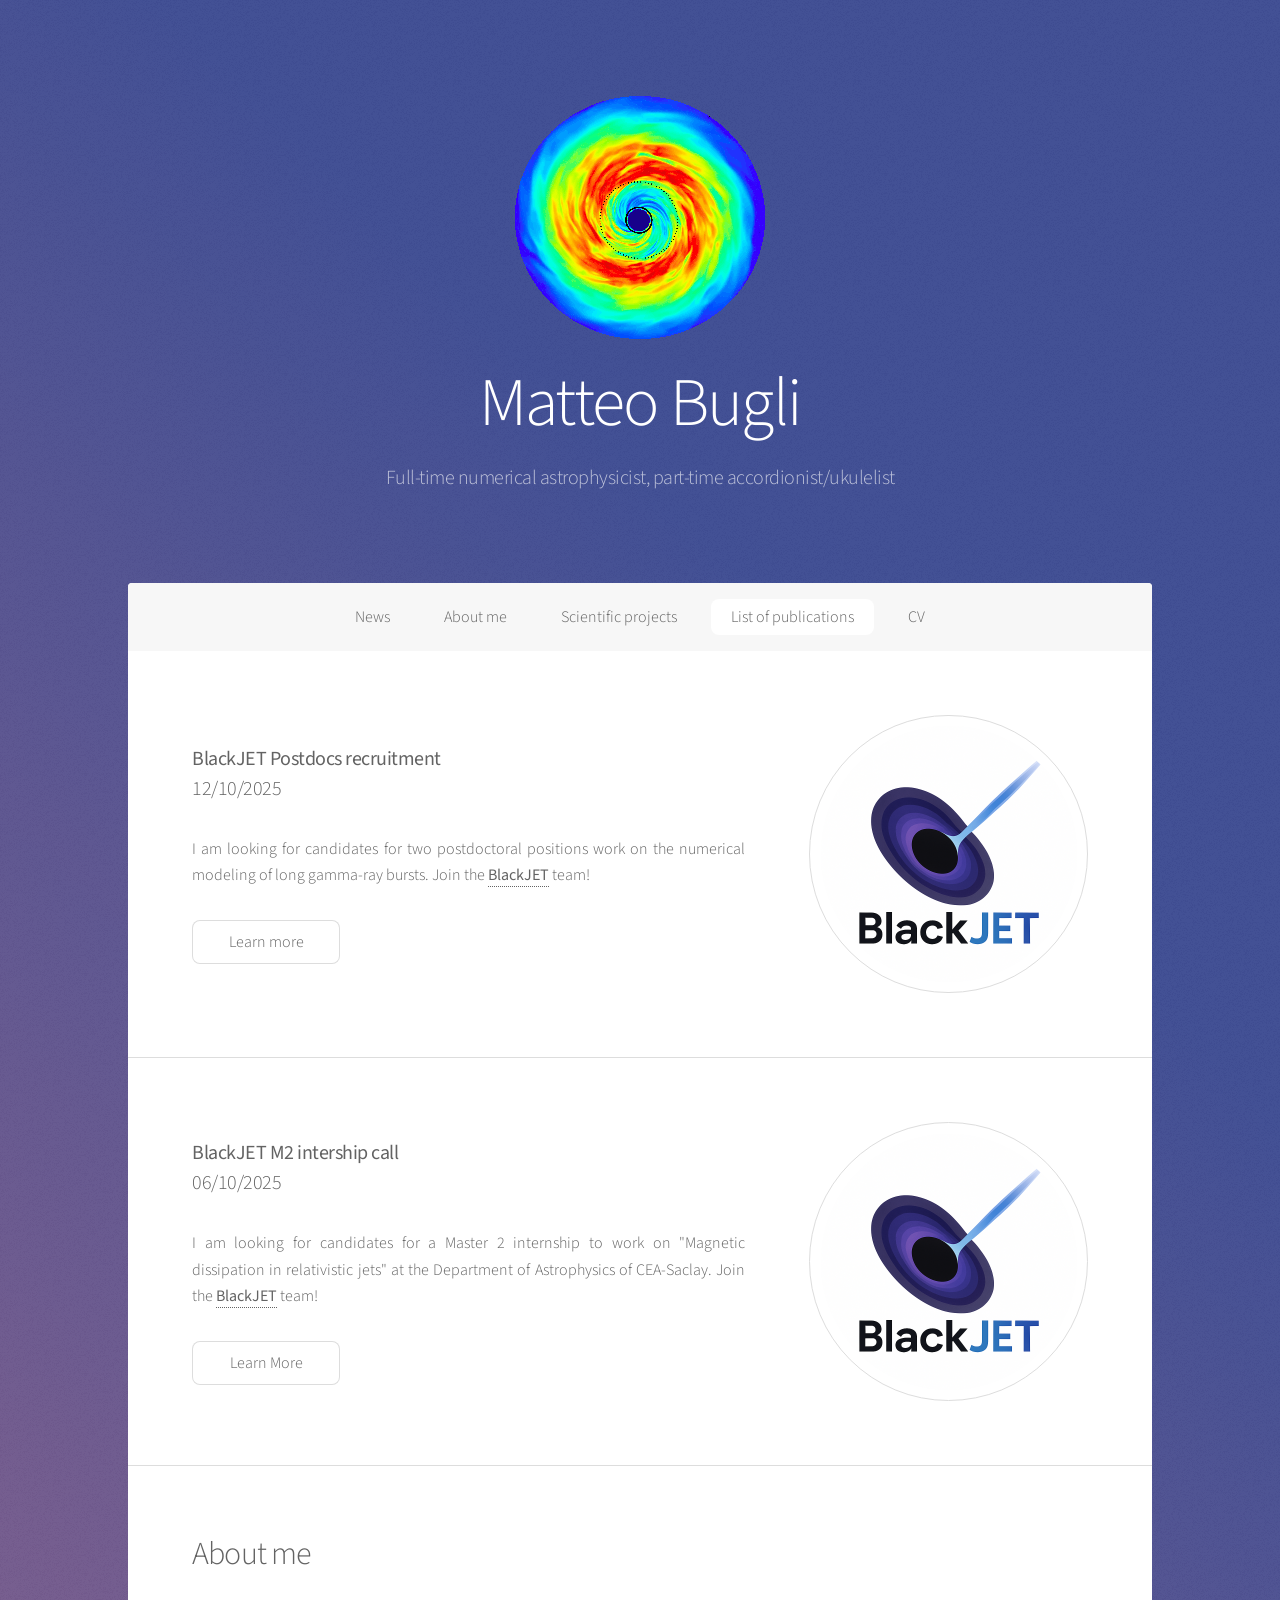
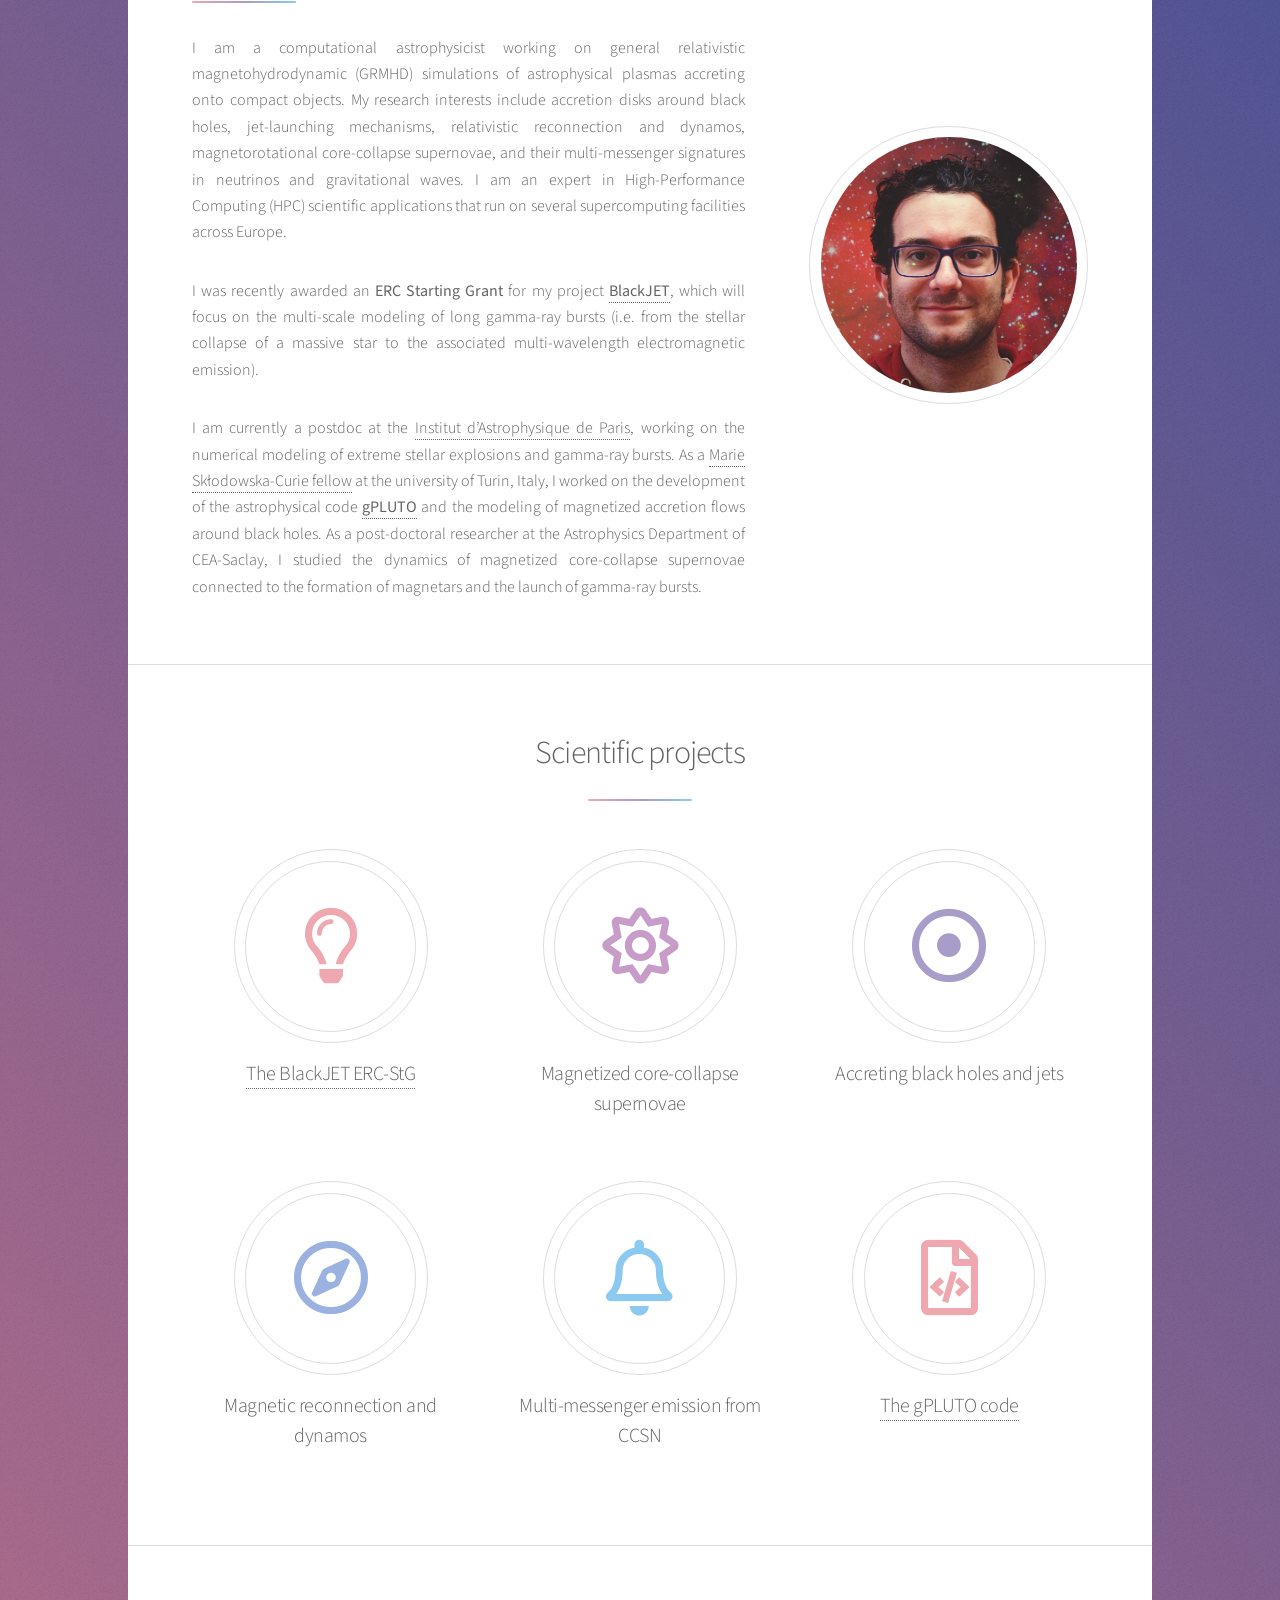
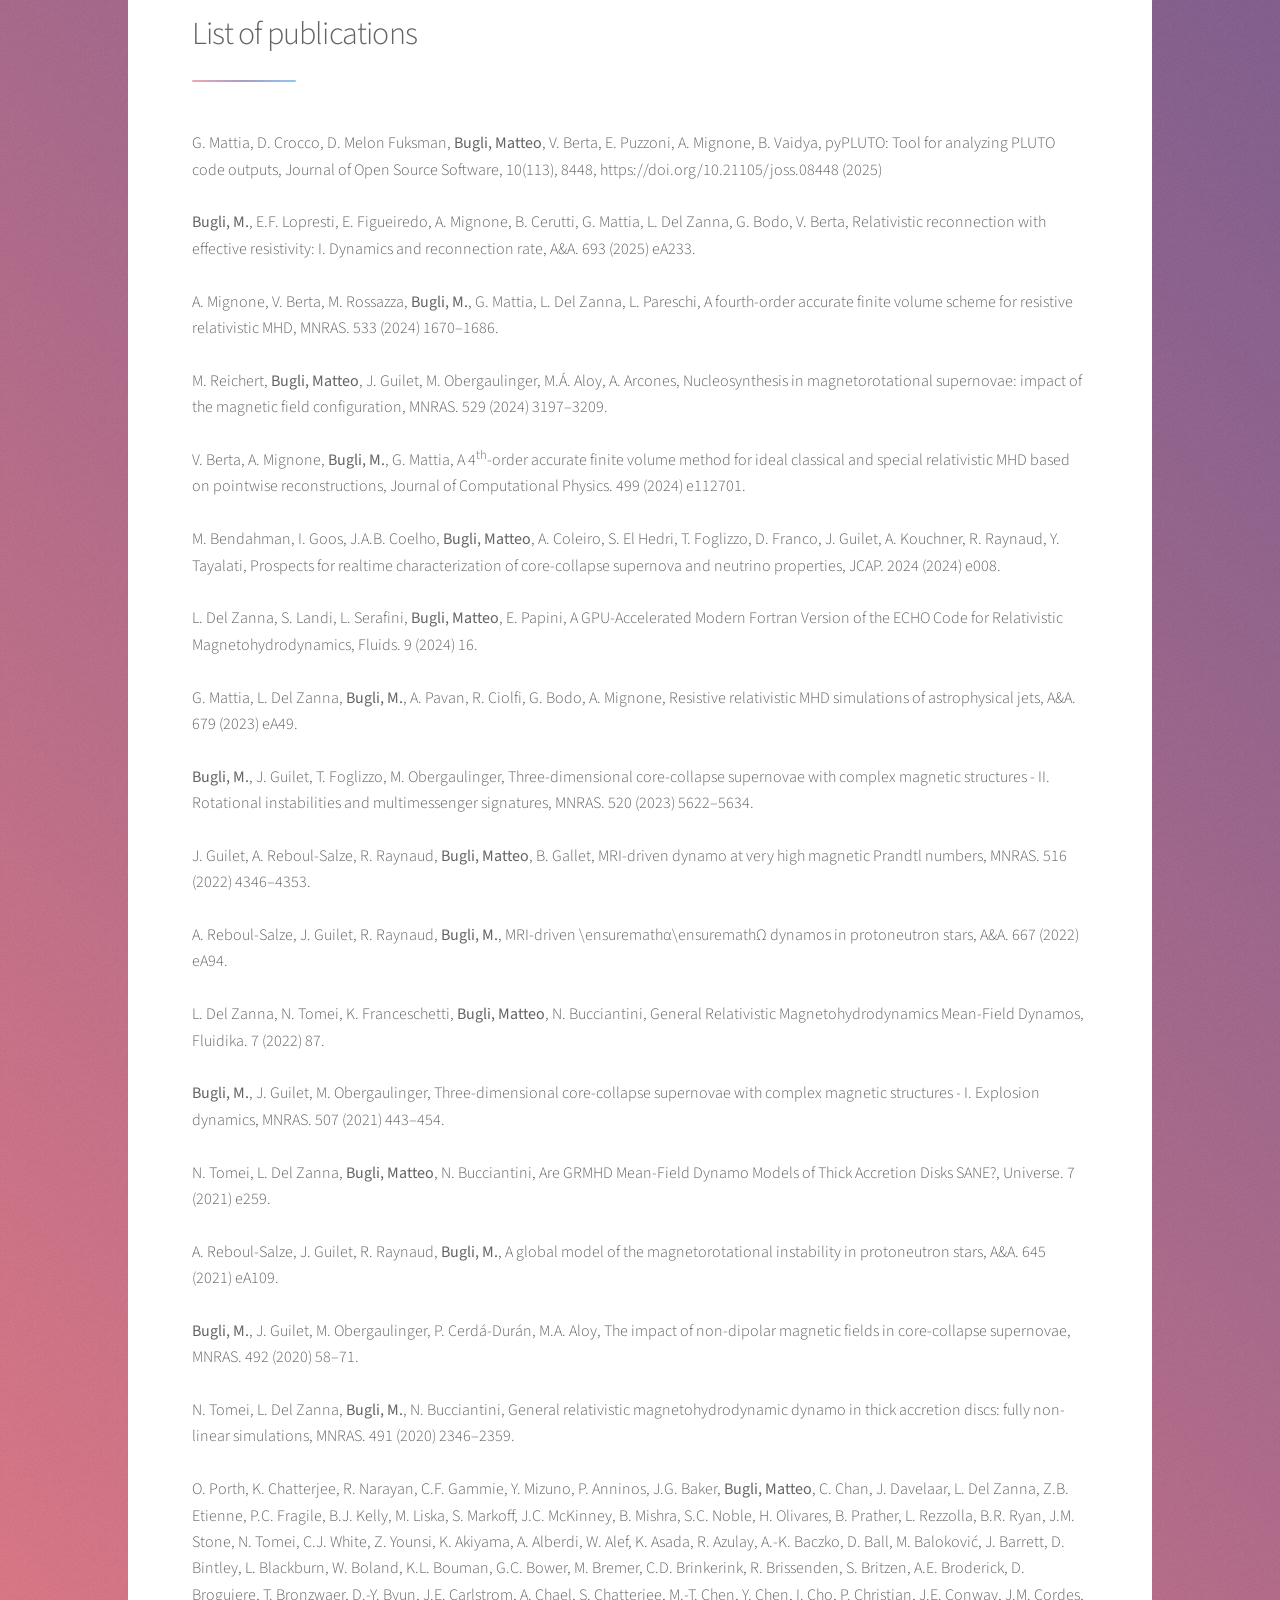
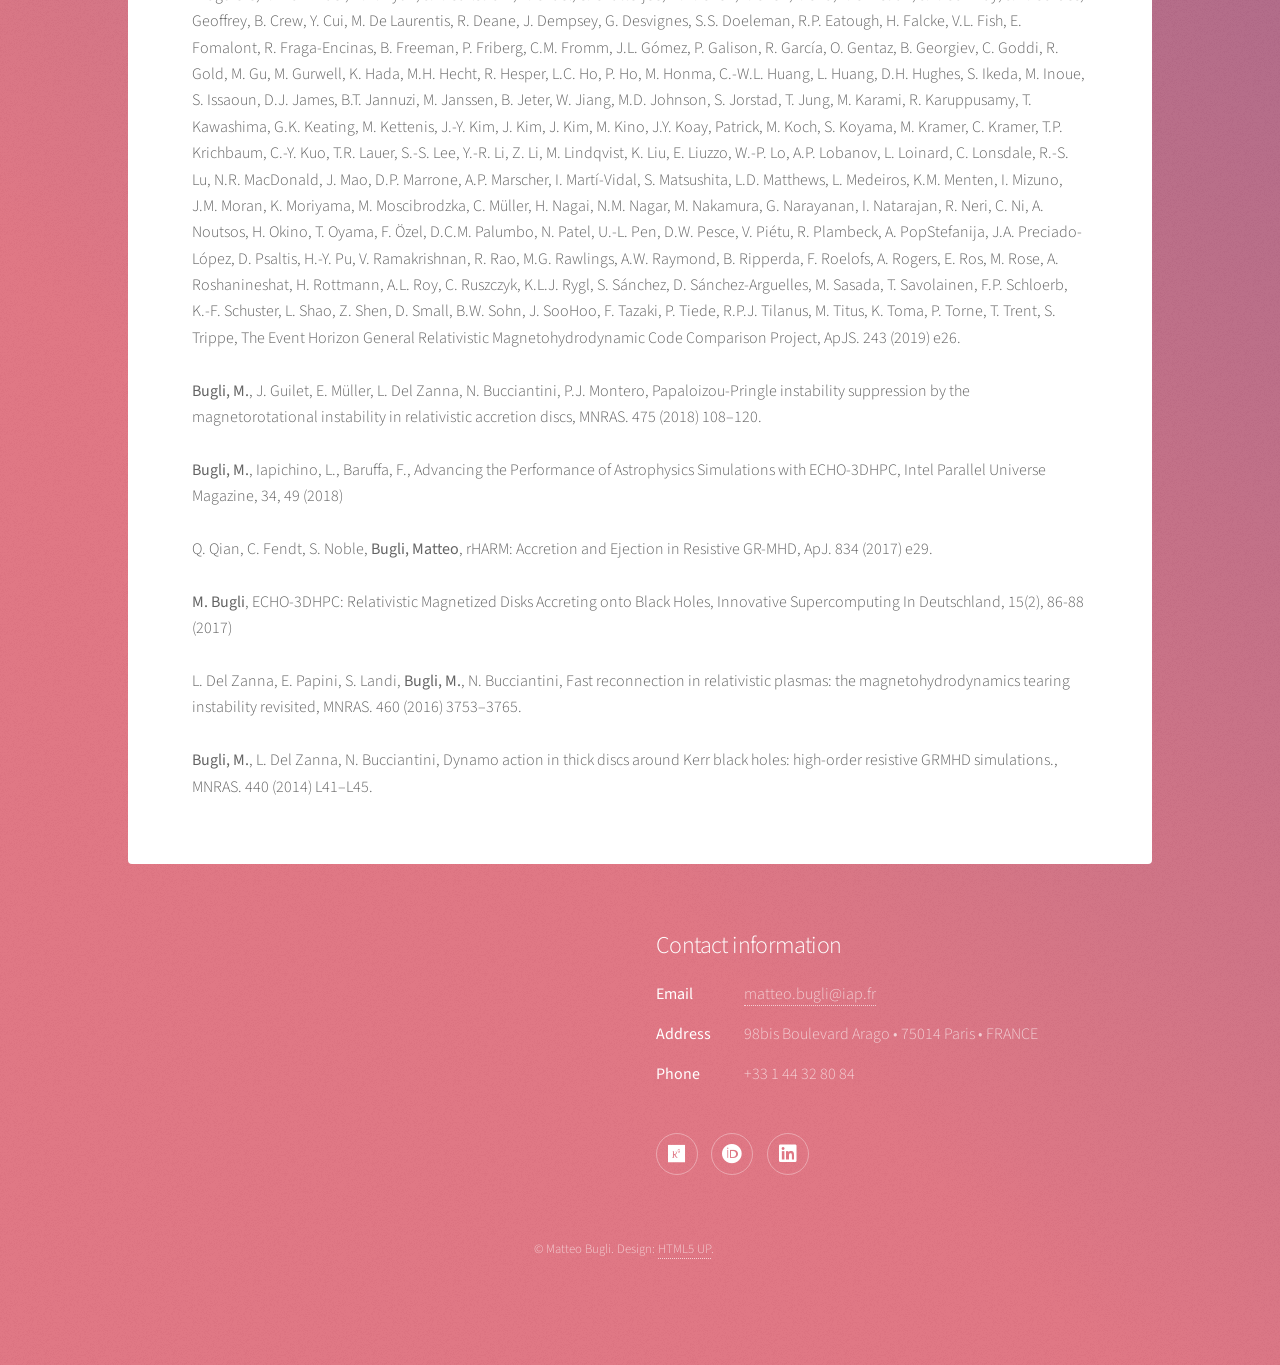
==== commit 35491fca: "Added URL AAS" ====
--- a/index.html
+++ b/index.html
@@ -50,7 +50,7 @@
 
 										</p>
 										<ul class="actions">
-											<li><a href="master-m2.html" class="button">Learn more</a></li>
+											<li><a href="https://aas.org/jobregister/ad/91f6c046" class="button">Learn more</a></li>
 										</ul>
 									</div>
 									<span class="image"><img src="images/logo_blackjet.png" alt="" /></span>
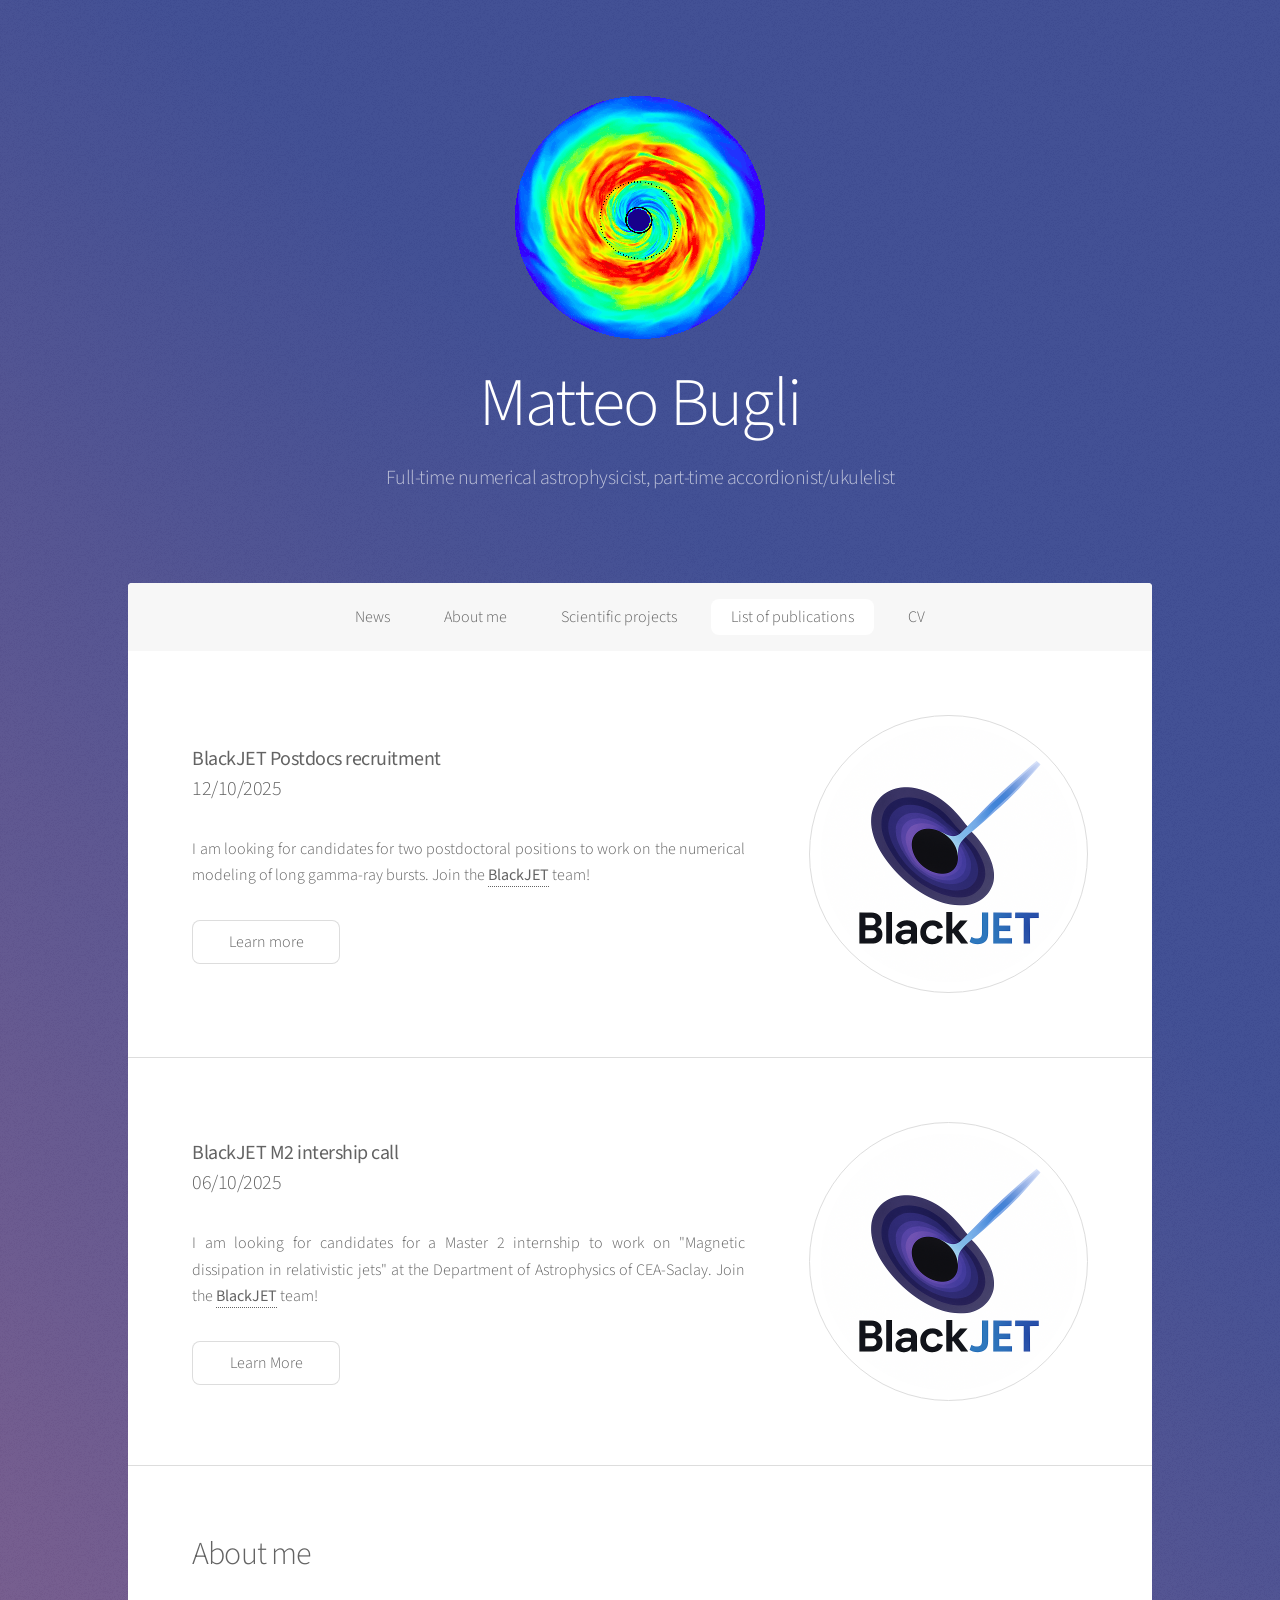
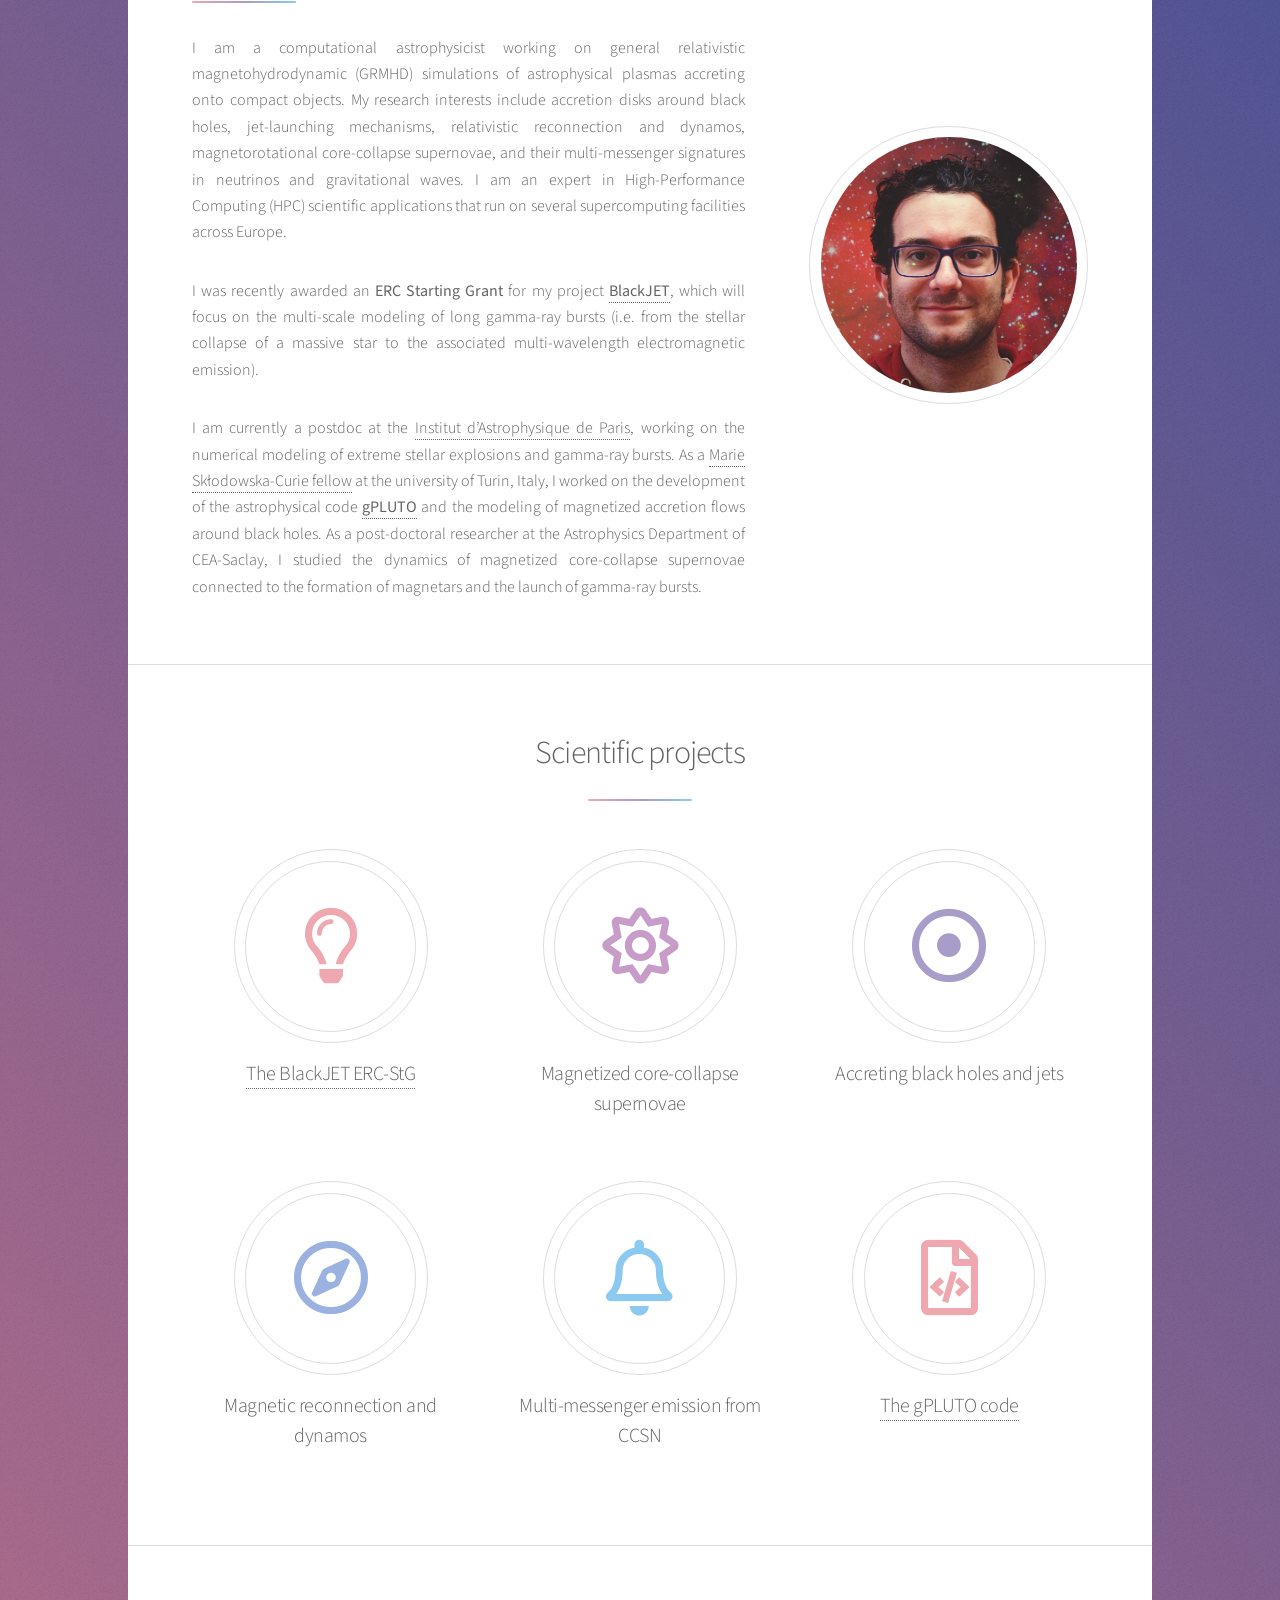
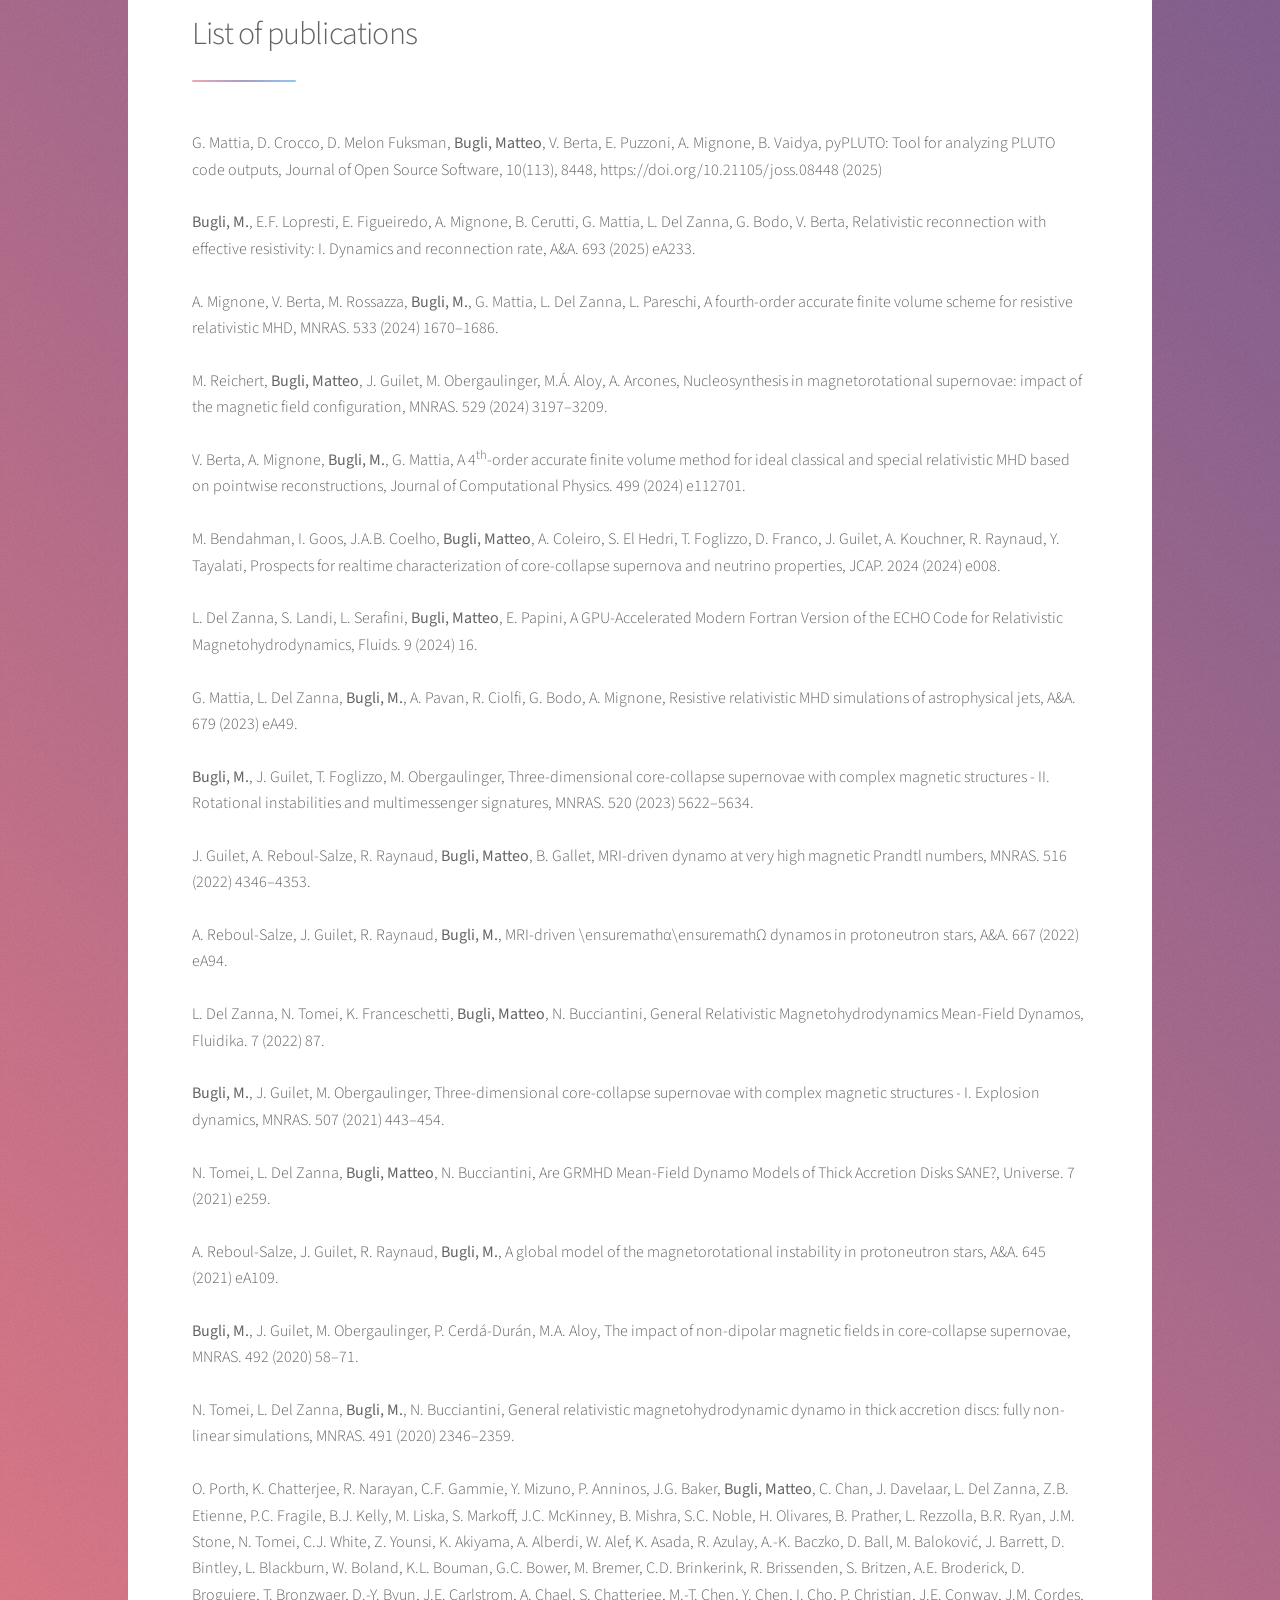
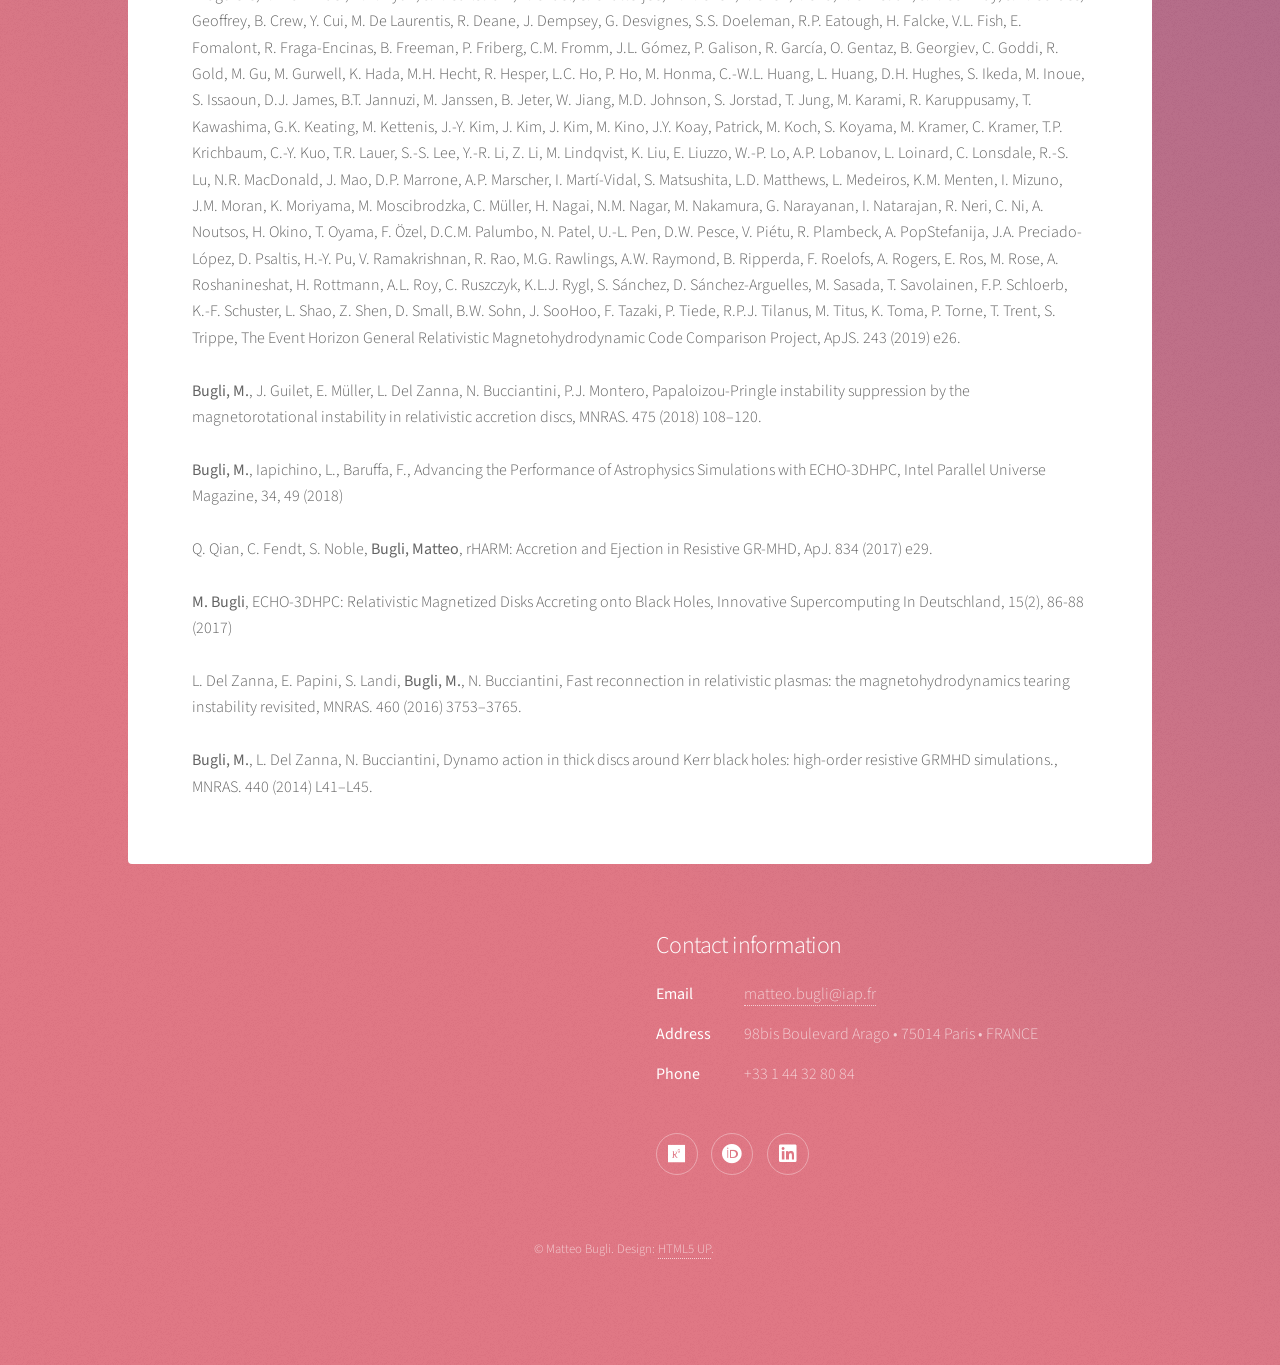
==== commit 0ce66673: "Corrected typo" ====
--- a/index.html
+++ b/index.html
@@ -46,7 +46,7 @@
                                             <h3><b>BlackJET Postdocs recruitment</b><br>12/10/2025</h3>
 										</header>
                                         <p align="justify">
-                                        I am looking for candidates for two postdoctoral positions work on the numerical modeling of long gamma-ray bursts. Join the <a href="https://irfu.cea.fr/en/Phocea/Vie_des_labos/Ast/ast.php?id_ast=5415"><b>BlackJET</b></a> team!
+                                        I am looking for candidates for two postdoctoral positions to work on the numerical modeling of long gamma-ray bursts. Join the <a href="https://irfu.cea.fr/en/Phocea/Vie_des_labos/Ast/ast.php?id_ast=5415"><b>BlackJET</b></a> team!
 
 										</p>
 										<ul class="actions">
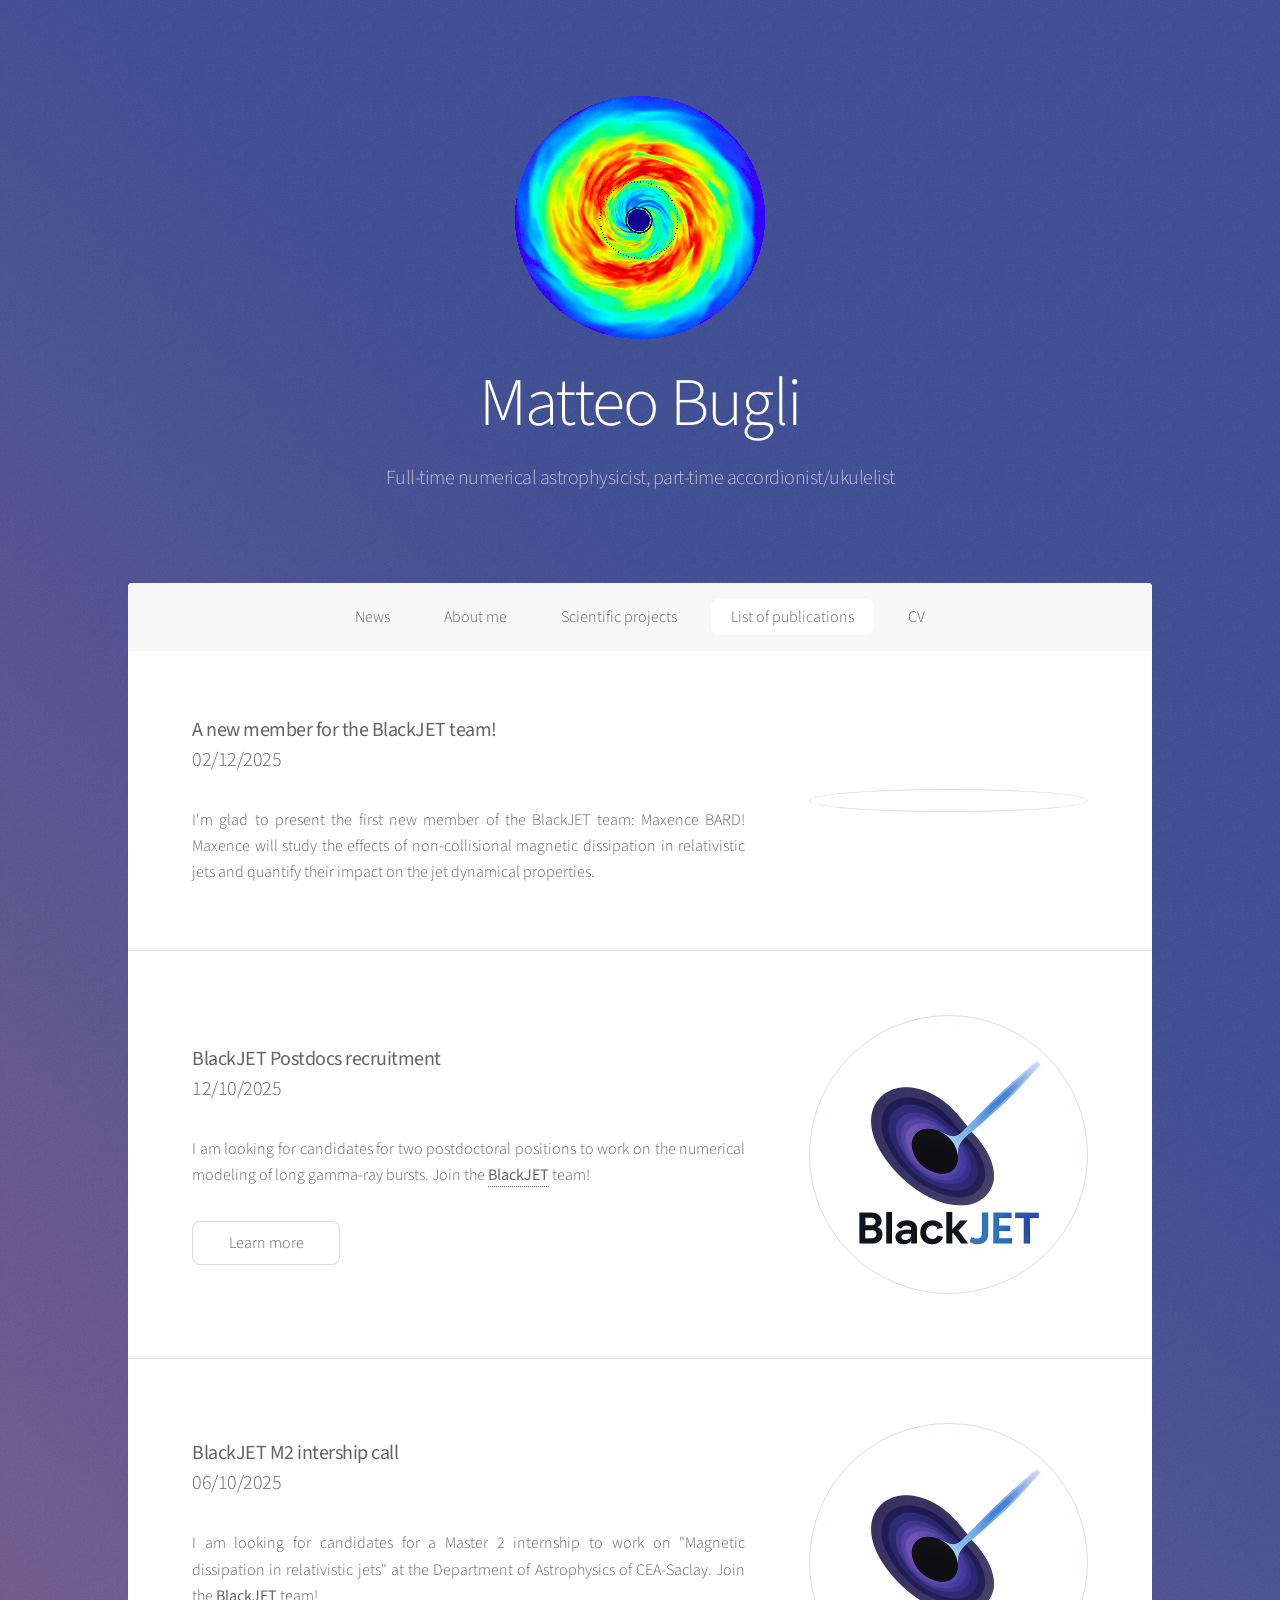
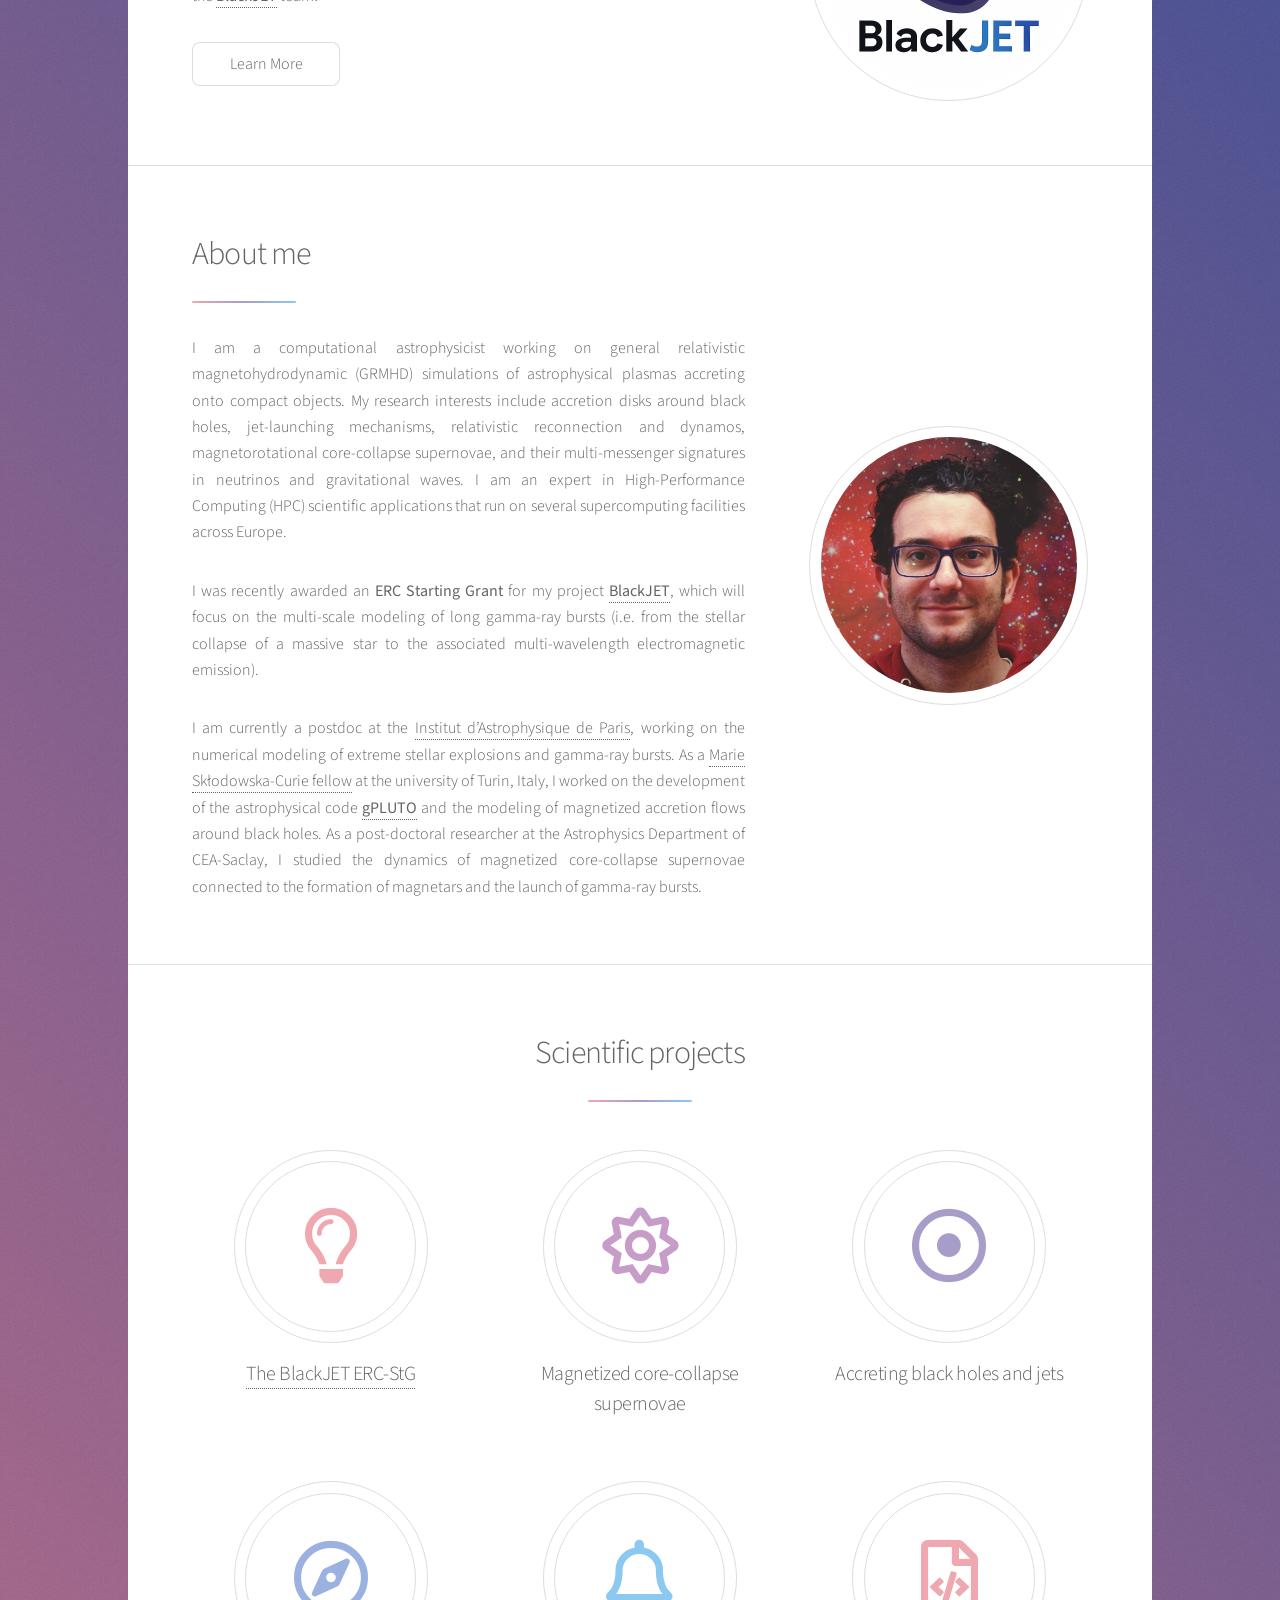
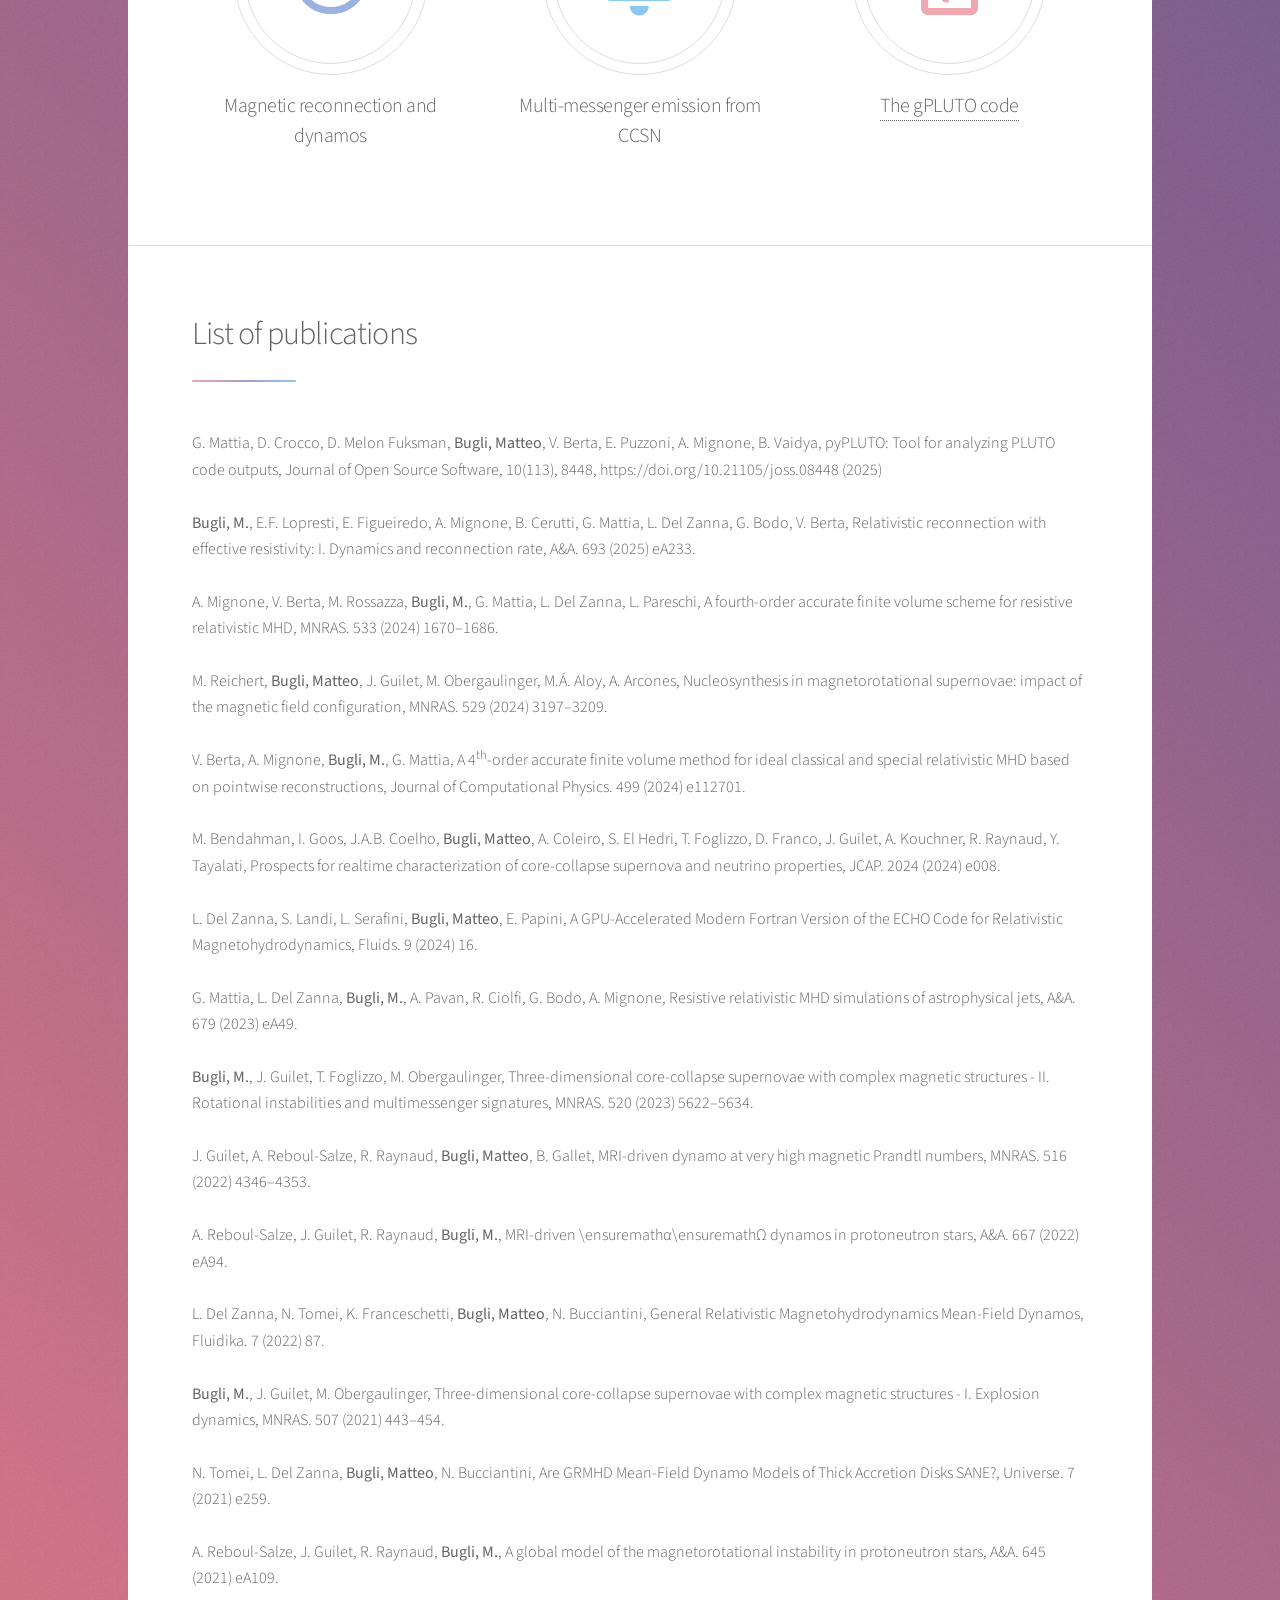
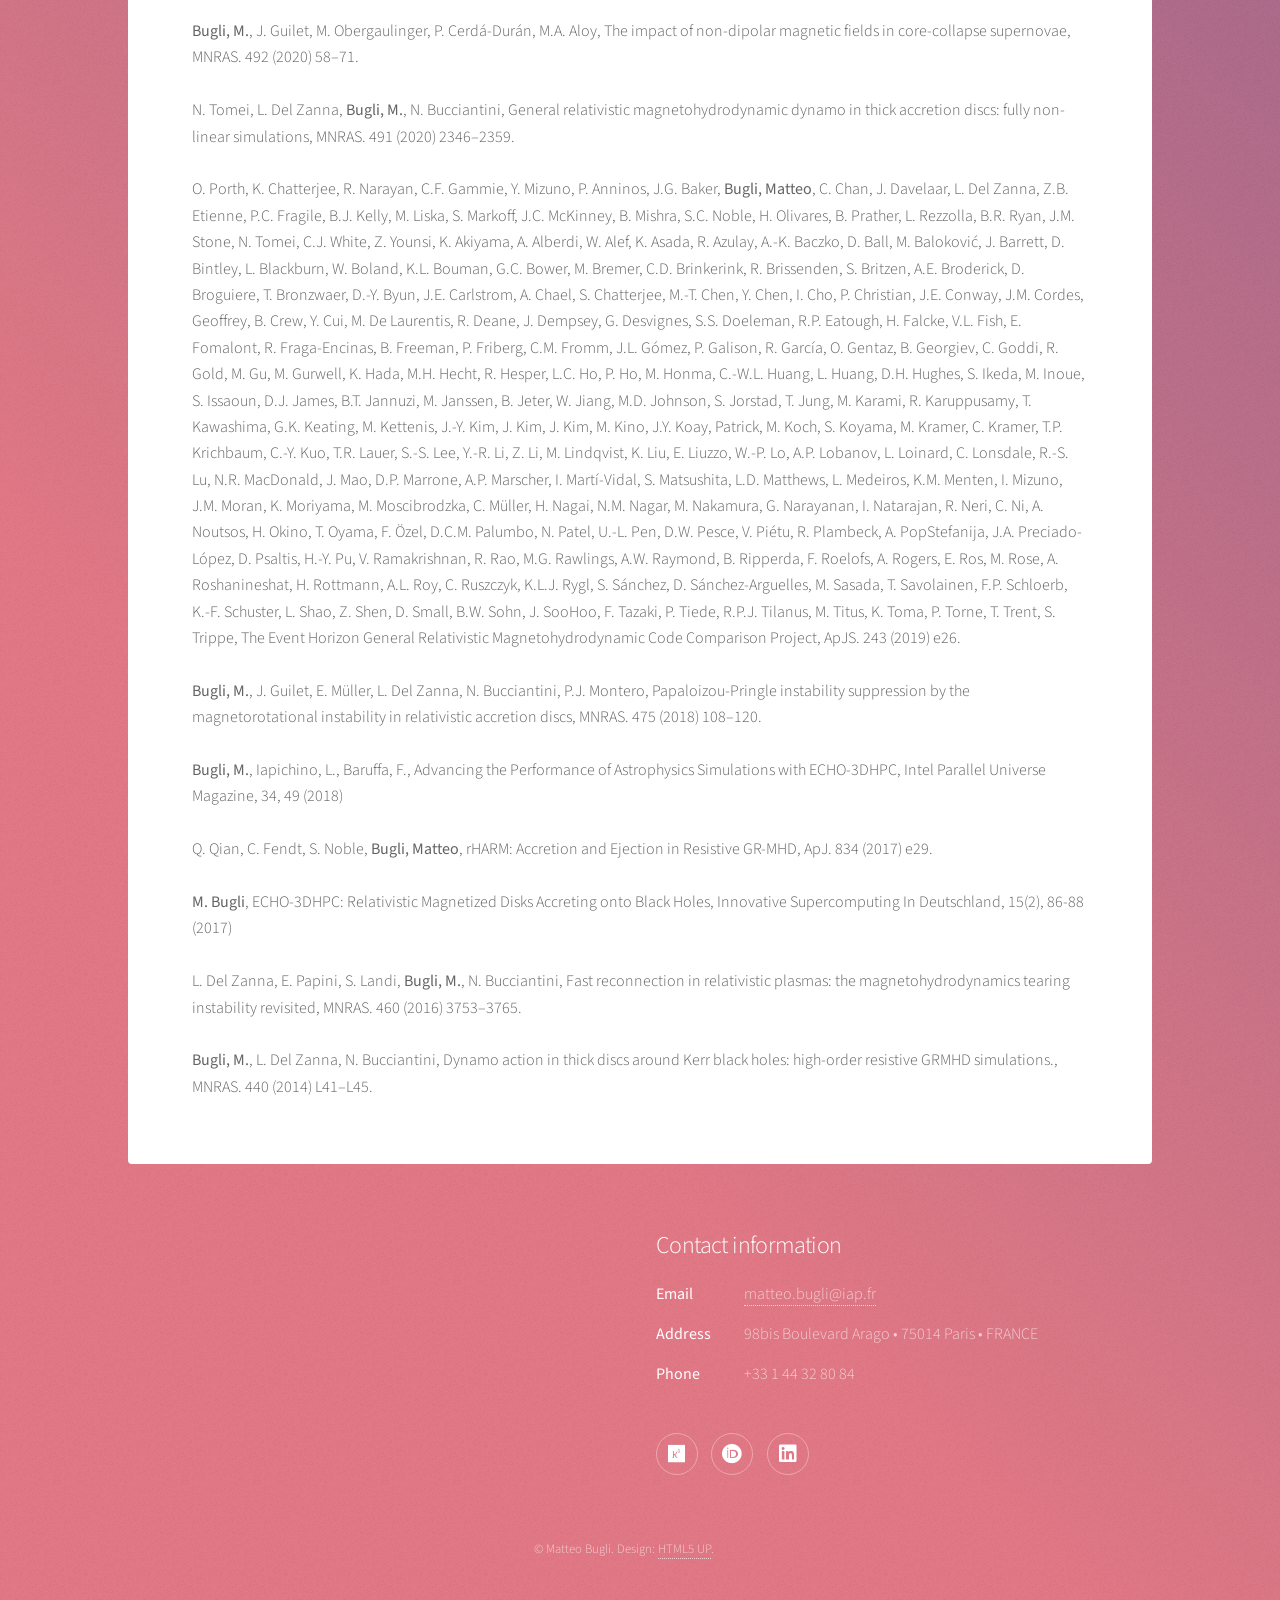
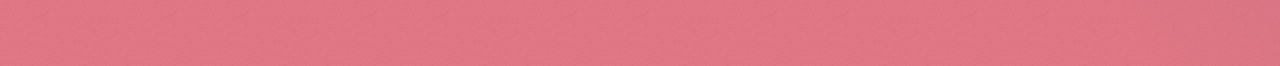
==== commit 607e77c2: "Added Maxence recruitment" ====
--- a/index.html
+++ b/index.html
@@ -37,6 +37,24 @@
 
 				<!-- Main -->
 					<div id="main">
+
+                            <!-- M2 student rectruitment -->
+							<section id="news" class="main">
+								<div class="spotlight">
+									<div class="content">
+										<header class="major">
+                                            <h3><b>A new member for the BlackJET team!</b><br>02/12/2025</h3>
+										</header>
+                                        <p align="justify">
+                                        I'm glad to present the first new member of the BlackJET team: Maxence BARD! Maxence will study the effects of non-collisional magnetic dissipation in relativistic jets and quantify their impact on the jet dynamical properties. 
+										</p>
+										<!-- <ul class="actions"> -->
+										<!-- 	<li><a href="https://aas.org/jobregister/ad/91f6c046" class="button">Learn more</a></li> -->
+										<!-- </ul> -->
+									</div>
+									<span class="image"><img src="images/maxence_bard.png" alt="" /></span>
+								</div>
+							</section>
 
                             <!-- Postdoc rectruitment -->
 							<section id="news" class="main">
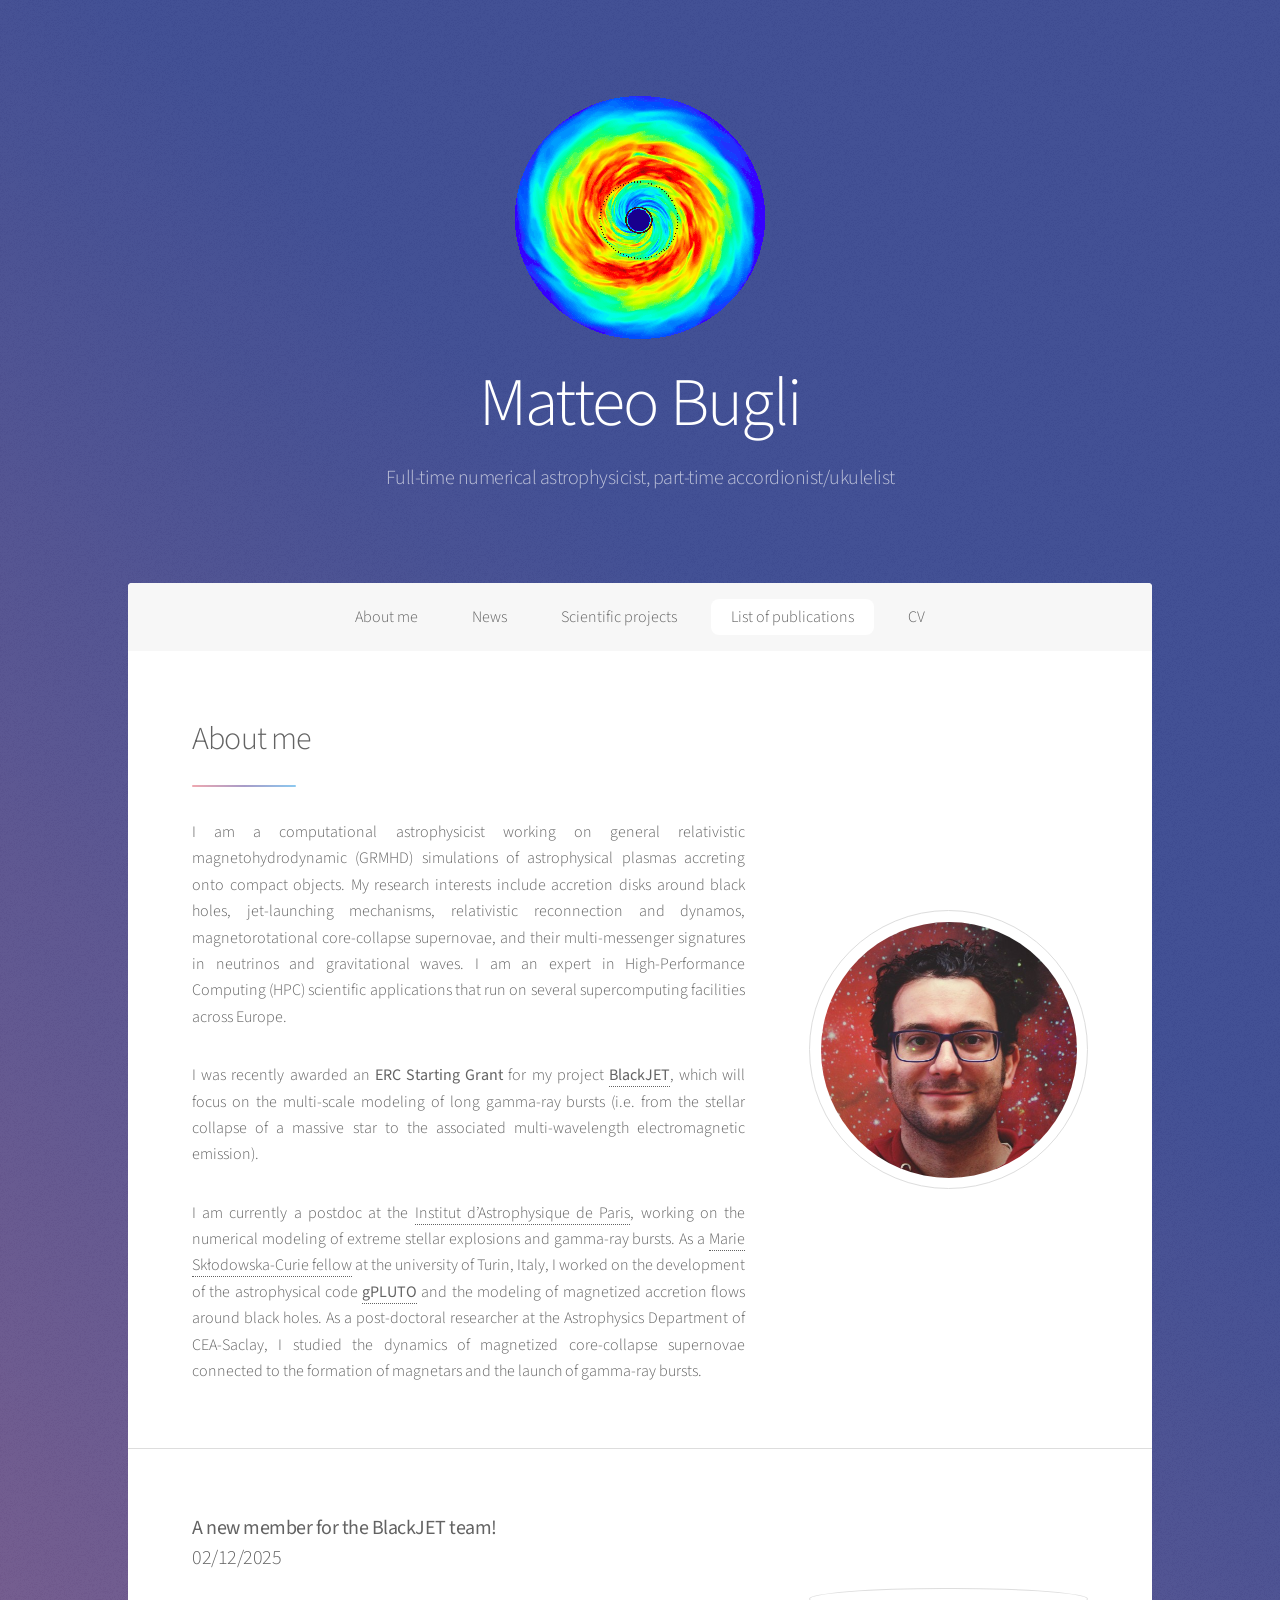
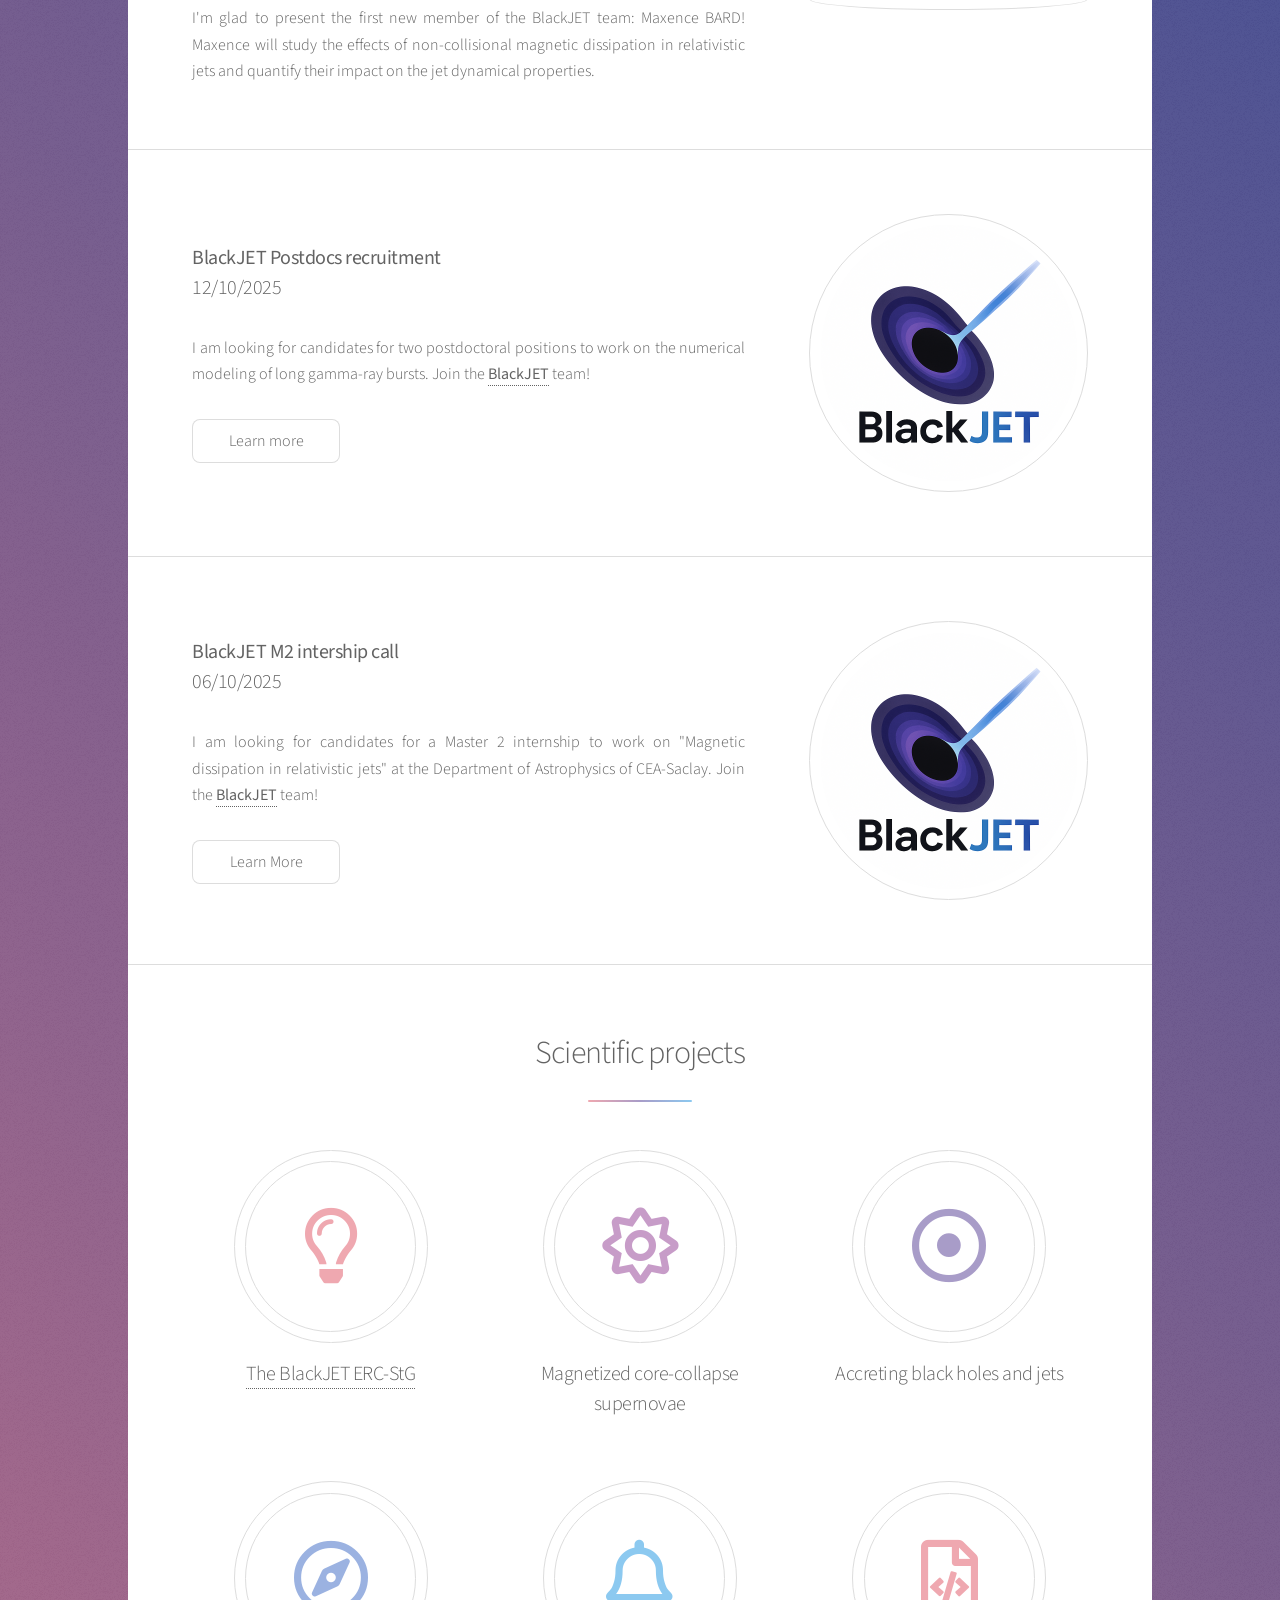
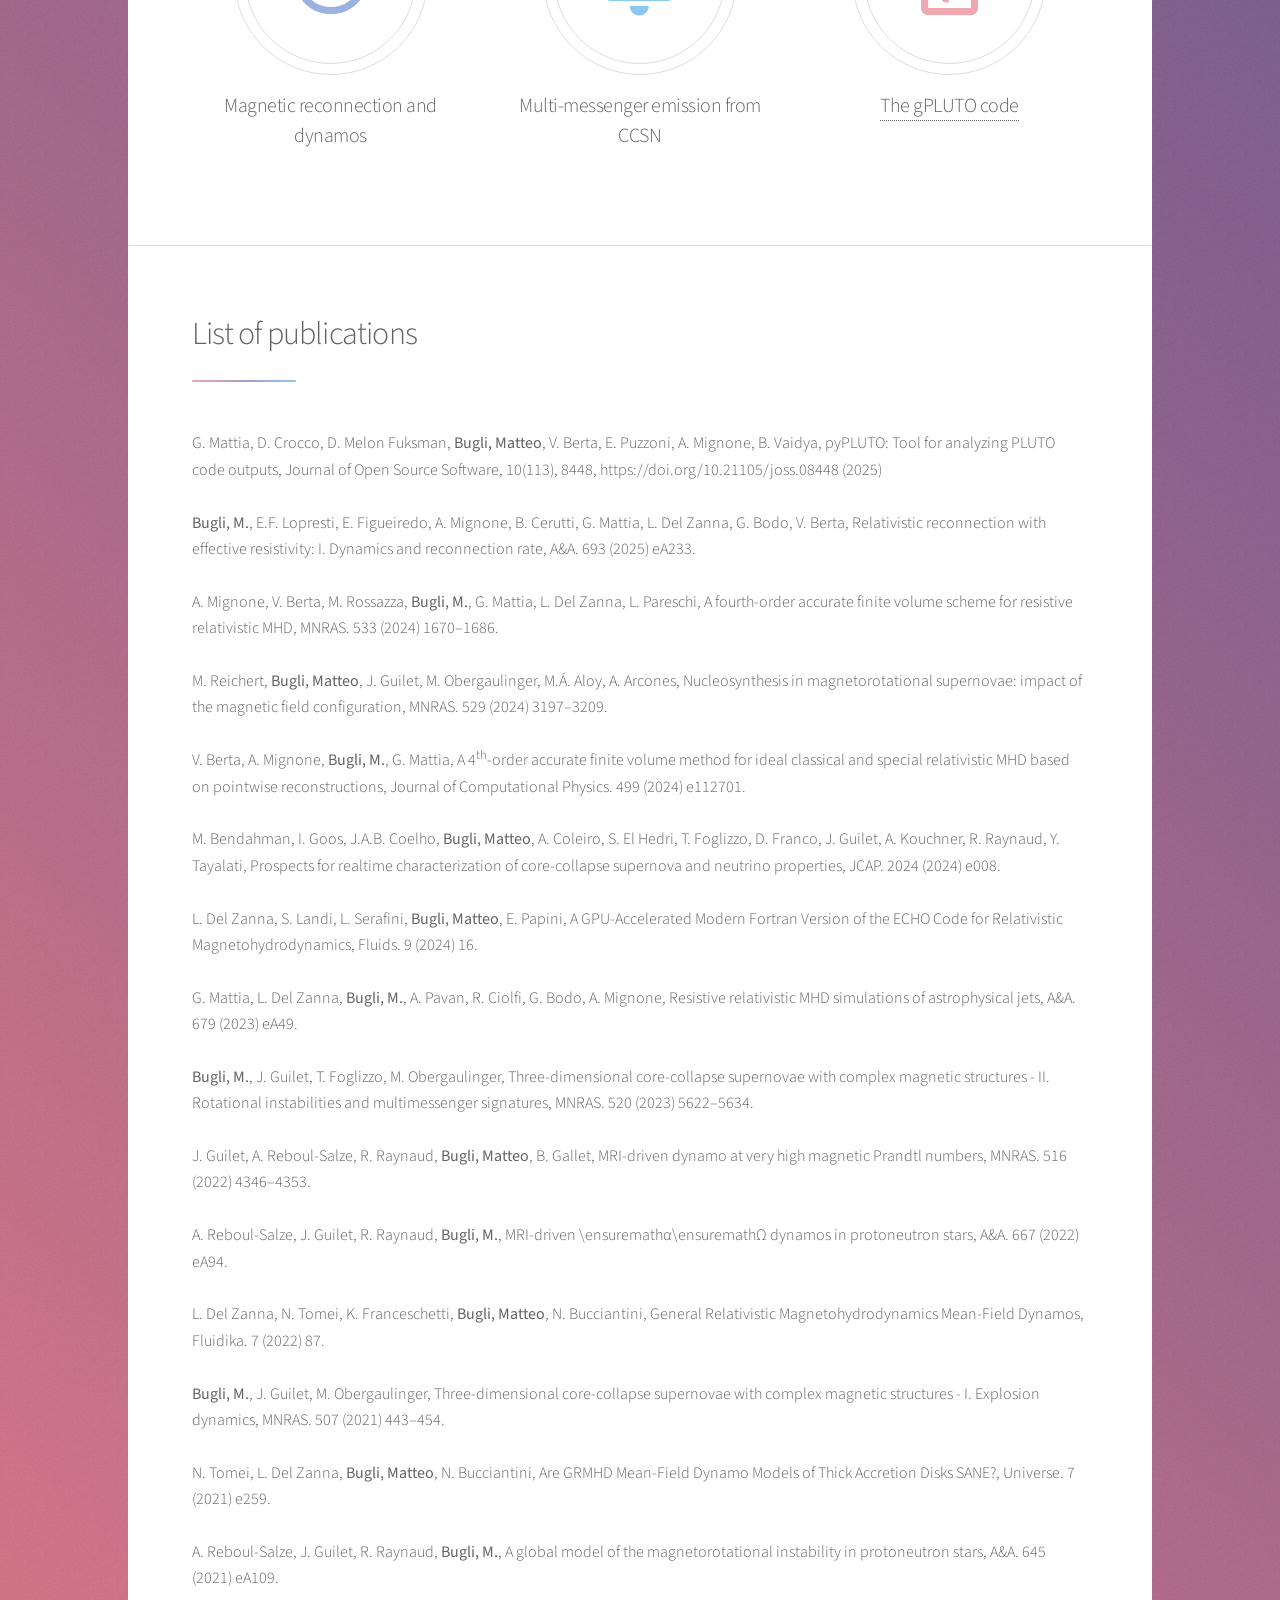
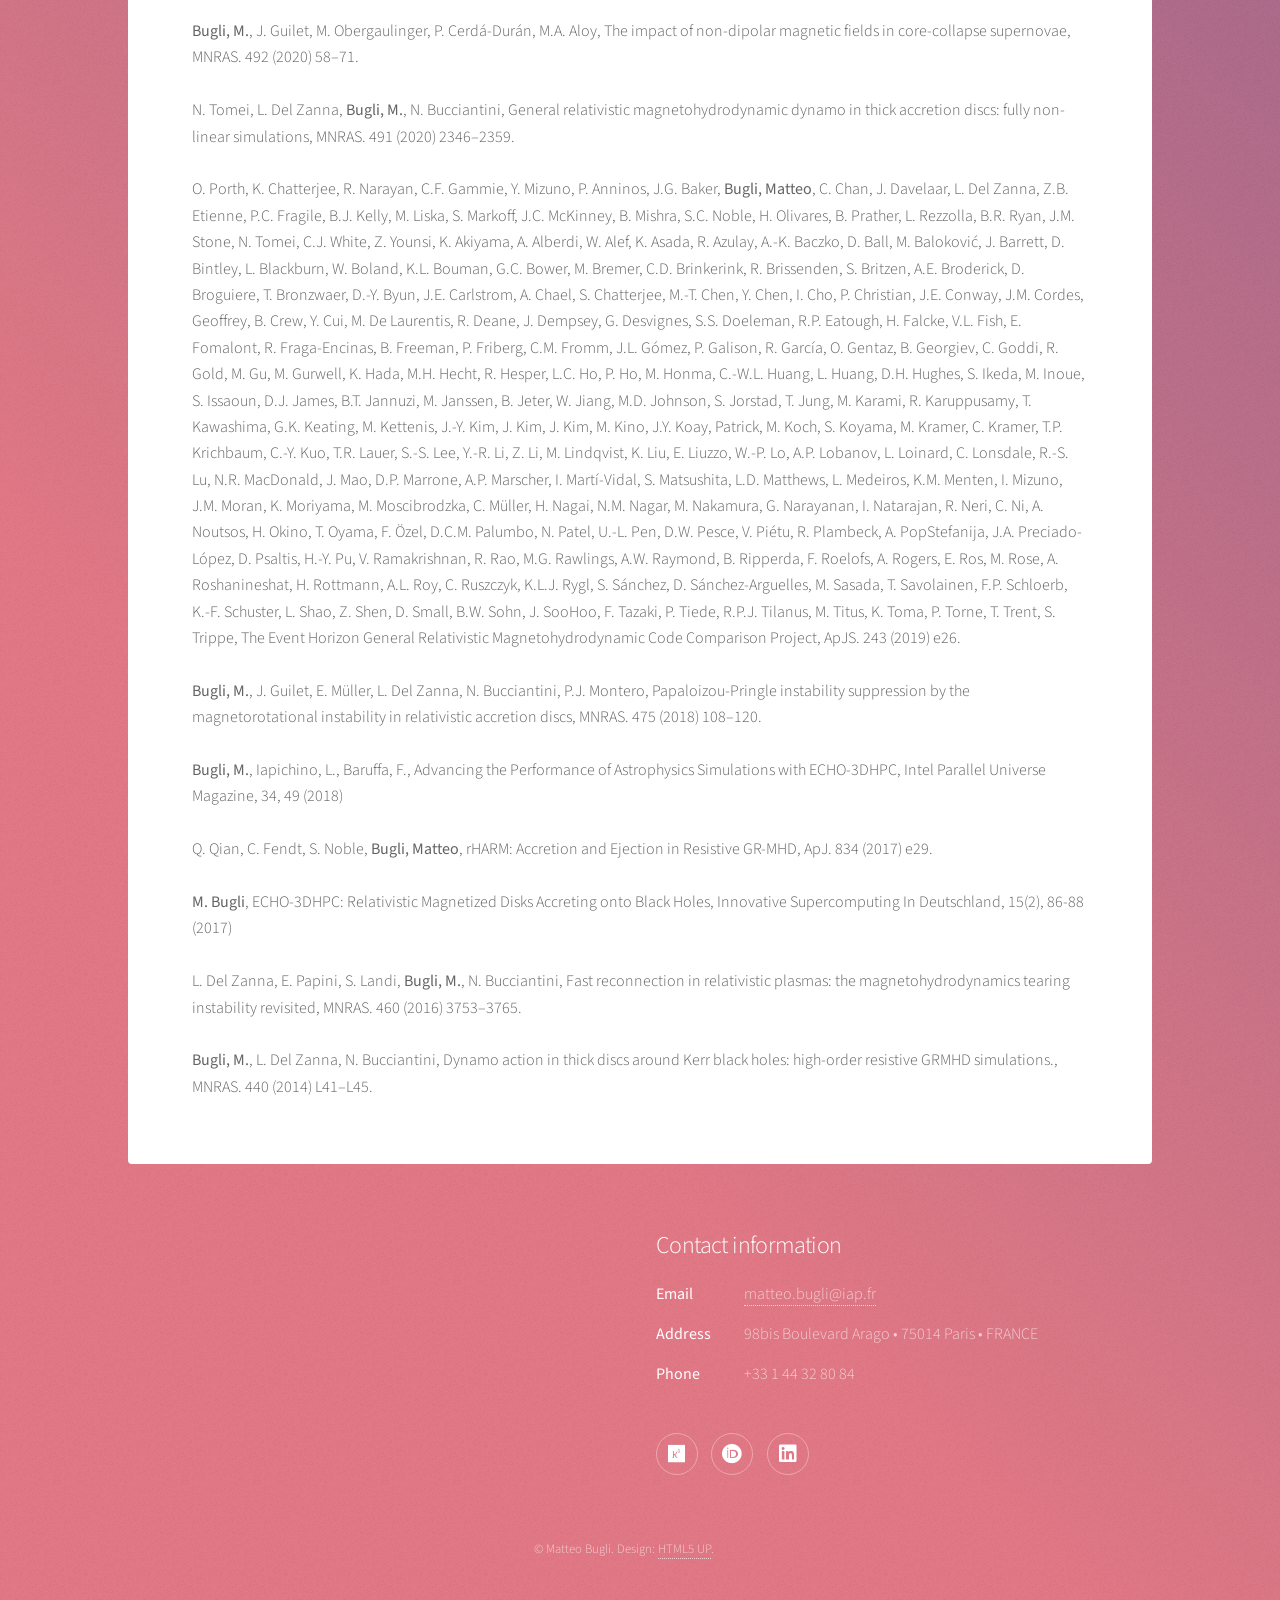
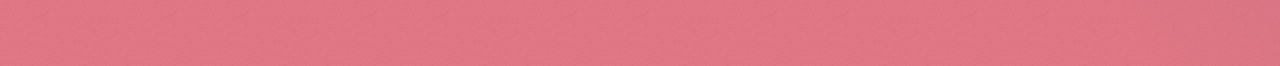
==== commit fcb005b5: "Switched News and Intro" ====
--- a/index.html
+++ b/index.html
@@ -27,8 +27,8 @@
 				<!-- Nav -->
 					<nav id="nav">
 						<ul>
+							<li><a href="#intro">About me</a></li>
 							<li><a href="#news" class="active">News</a></li>
-							<li><a href="#intro">About me</a></li>
 							<li><a href="#projects">Scientific projects</a></li>
 							<li><a href="#publications">List of publications</a></li>
 							<li><a href="Curriculum_Vitae.pdf">CV</a></li>
@@ -37,6 +37,41 @@
 
 				<!-- Main -->
 					<div id="main">
+
+						<!-- Introduction -->
+							<section id="intro" class="main">
+								<div class="spotlight">
+									<div class="content">
+										<header class="major">
+											<h2>About me</h2>
+										</header>
+										<p align="justify"> I am a computational astrophysicist working on general relativistic magnetohydrodynamic (GRMHD) simulations 
+                                        of astrophysical plasmas accreting onto compact objects.
+                                        My research interests include accretion disks around black holes, jet-launching mechanisms, relativistic reconnection 
+                                        and dynamos, magnetorotational core-collapse supernovae, and their multi-messenger signatures in neutrinos and gravitational waves.
+                                        I am an expert in High-Performance Computing (HPC) scientific applications that run on several supercomputing facilities across Europe.</p>
+
+                                        <p align="justify"> I was recently awarded an <b>ERC Starting Grant</b> for my project 
+                                            <b><a href="https://irfu.cea.fr/en/Phocea/Vie_des_labos/Ast/ast.php?t=fait_marquant&id_ast=5415">BlackJET</a></b>, 
+                                            which will focus on the multi-scale modeling of long gamma-ray bursts (i.e. from the stellar collapse
+                                            of a massive star to the associated multi-wavelength electromagnetic emission).</p>
+ 
+                                        <p align="justify"> I am currently a postdoc at the <a href="https://www.iap.fr/"> Institut d’Astrophysique de Paris</a>, working on 
+                                            the numerical modeling of extreme stellar explosions and gamma-ray bursts.
+
+                                            As a <a href="https://frida.unito.it/699_supercomputer%2C-campi-magnetici-e-buchi-neri%3A-una-miscela-esplosiva%21">Marie Skłodowska-Curie fellow</a> at the university of Turin, Italy, I worked on the development of 
+                                            the astrophysical code <b><a href="https://plutocode.ph.unito.it">gPLUTO</a></b> and the modeling of magnetized accretion flows around black holes.
+
+                                            As a  post-doctoral researcher at the Astrophysics Department of CEA-Saclay, I studied the dynamics 
+                                            of magnetized core-collapse supernovae connected to the formation of magnetars and the launch of gamma-ray bursts.</p>
+
+										<!-- <ul class="actions"> -->
+										<!-- 	<li><a href="generic.html" class="button">Learn More</a></li> -->
+										<!-- </ul> -->
+									</div>
+									<span class="image"><img src="images/mbugli.jpg" alt="" /></span>
+								</div>
+							</section>
 
                             <!-- M2 student rectruitment -->
 							<section id="news" class="main">
@@ -91,41 +126,6 @@
 										</ul>
 									</div>
 									<span class="image"><img src="images/logo_blackjet.png" alt="" /></span>
-								</div>
-							</section>
-
-						<!-- Introduction -->
-							<section id="intro" class="main">
-								<div class="spotlight">
-									<div class="content">
-										<header class="major">
-											<h2>About me</h2>
-										</header>
-										<p align="justify"> I am a computational astrophysicist working on general relativistic magnetohydrodynamic (GRMHD) simulations 
-                                        of astrophysical plasmas accreting onto compact objects.
-                                        My research interests include accretion disks around black holes, jet-launching mechanisms, relativistic reconnection 
-                                        and dynamos, magnetorotational core-collapse supernovae, and their multi-messenger signatures in neutrinos and gravitational waves.
-                                        I am an expert in High-Performance Computing (HPC) scientific applications that run on several supercomputing facilities across Europe.</p>
-
-                                        <p align="justify"> I was recently awarded an <b>ERC Starting Grant</b> for my project 
-                                            <b><a href="https://irfu.cea.fr/en/Phocea/Vie_des_labos/Ast/ast.php?t=fait_marquant&id_ast=5415">BlackJET</a></b>, 
-                                            which will focus on the multi-scale modeling of long gamma-ray bursts (i.e. from the stellar collapse
-                                            of a massive star to the associated multi-wavelength electromagnetic emission).</p>
- 
-                                        <p align="justify"> I am currently a postdoc at the <a href="https://www.iap.fr/"> Institut d’Astrophysique de Paris</a>, working on 
-                                            the numerical modeling of extreme stellar explosions and gamma-ray bursts.
-
-                                            As a <a href="https://frida.unito.it/699_supercomputer%2C-campi-magnetici-e-buchi-neri%3A-una-miscela-esplosiva%21">Marie Skłodowska-Curie fellow</a> at the university of Turin, Italy, I worked on the development of 
-                                            the astrophysical code <b><a href="https://plutocode.ph.unito.it">gPLUTO</a></b> and the modeling of magnetized accretion flows around black holes.
-
-                                            As a  post-doctoral researcher at the Astrophysics Department of CEA-Saclay, I studied the dynamics 
-                                            of magnetized core-collapse supernovae connected to the formation of magnetars and the launch of gamma-ray bursts.</p>
-
-										<!-- <ul class="actions"> -->
-										<!-- 	<li><a href="generic.html" class="button">Learn More</a></li> -->
-										<!-- </ul> -->
-									</div>
-									<span class="image"><img src="images/mbugli.jpg" alt="" /></span>
 								</div>
 							</section>
 
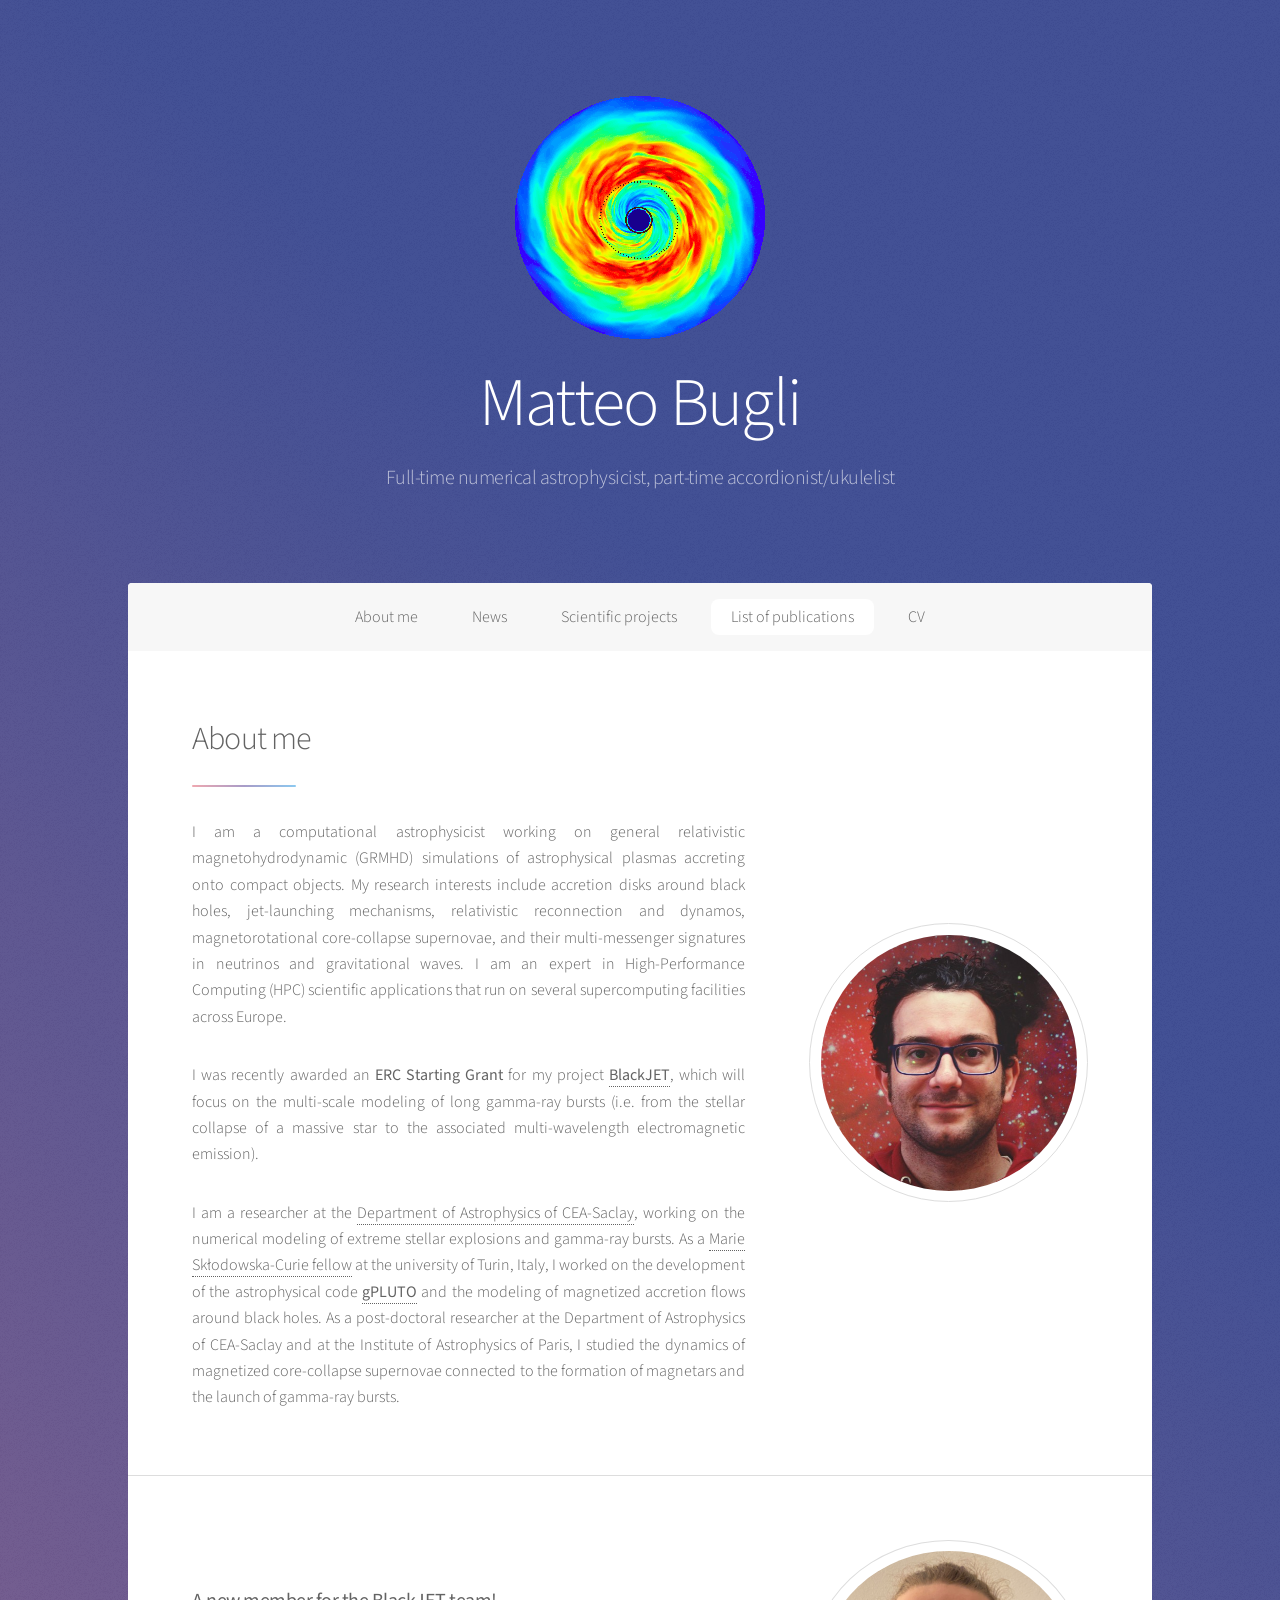
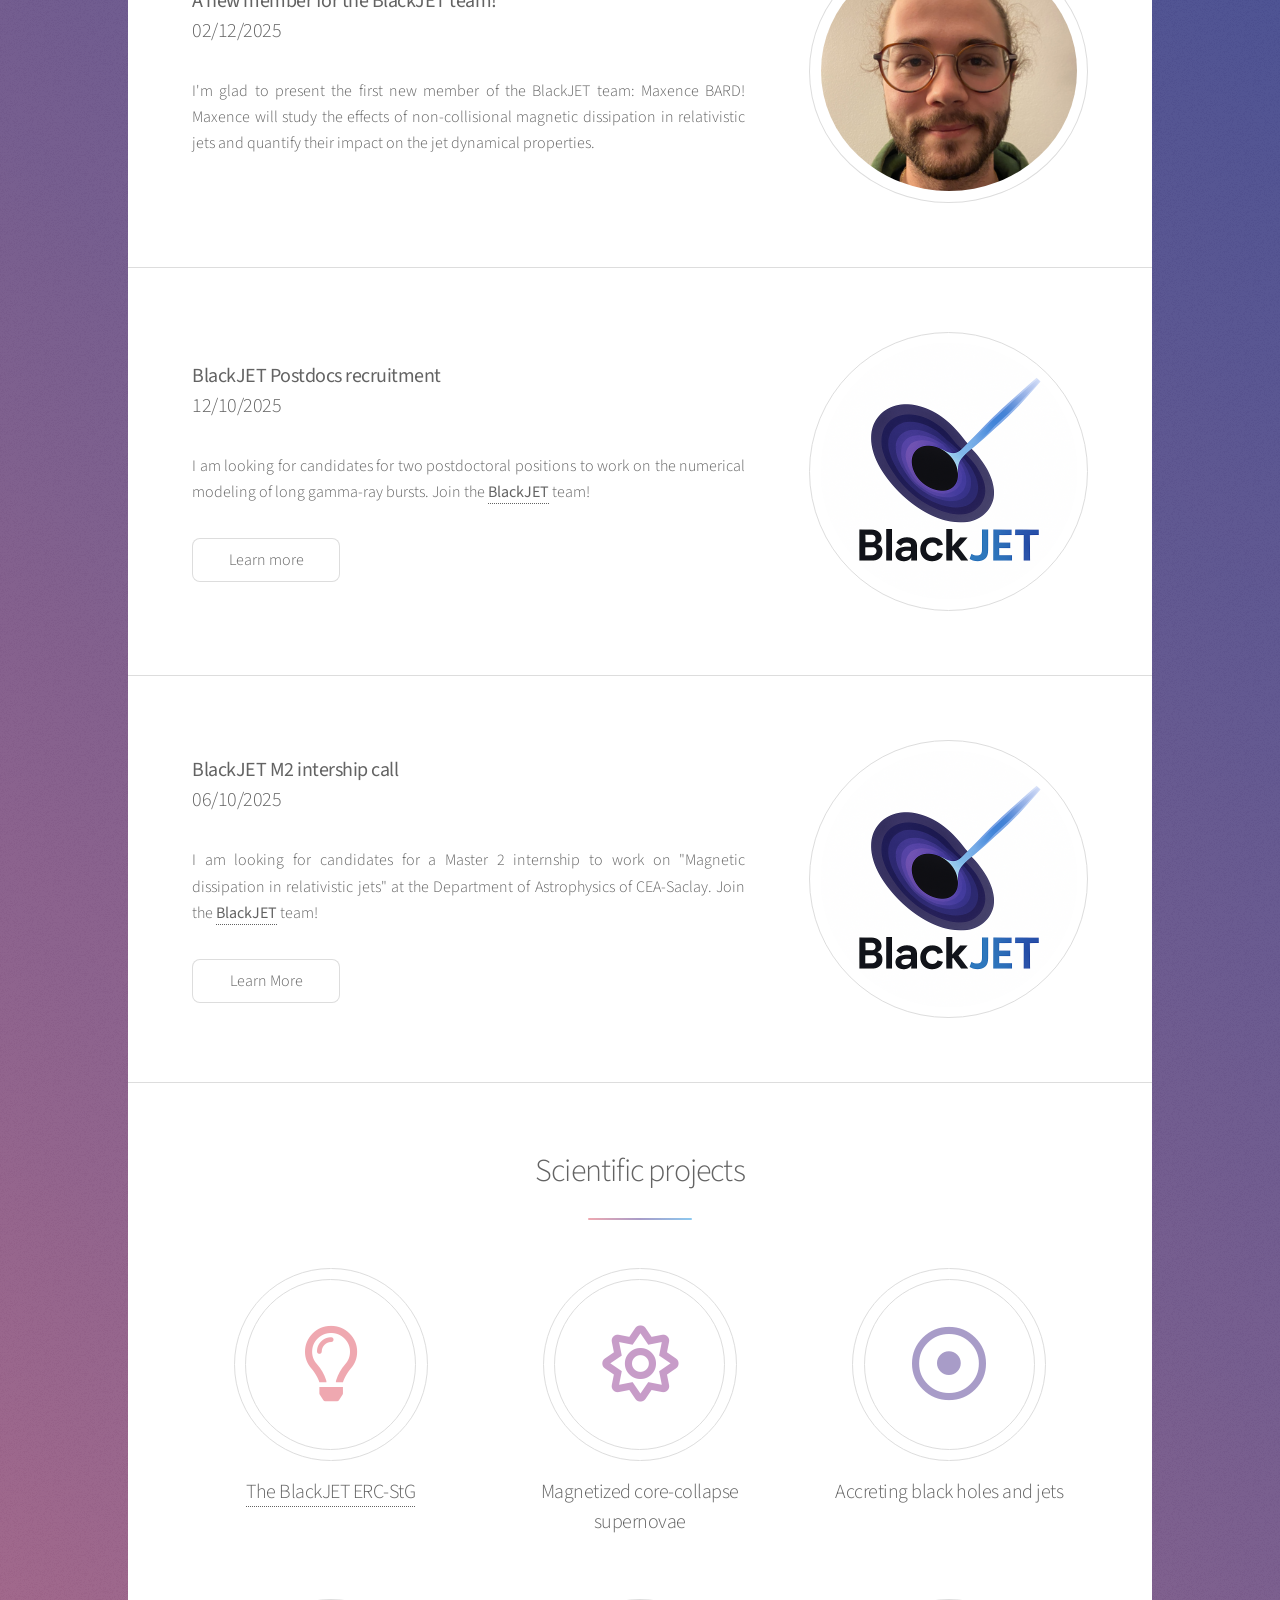
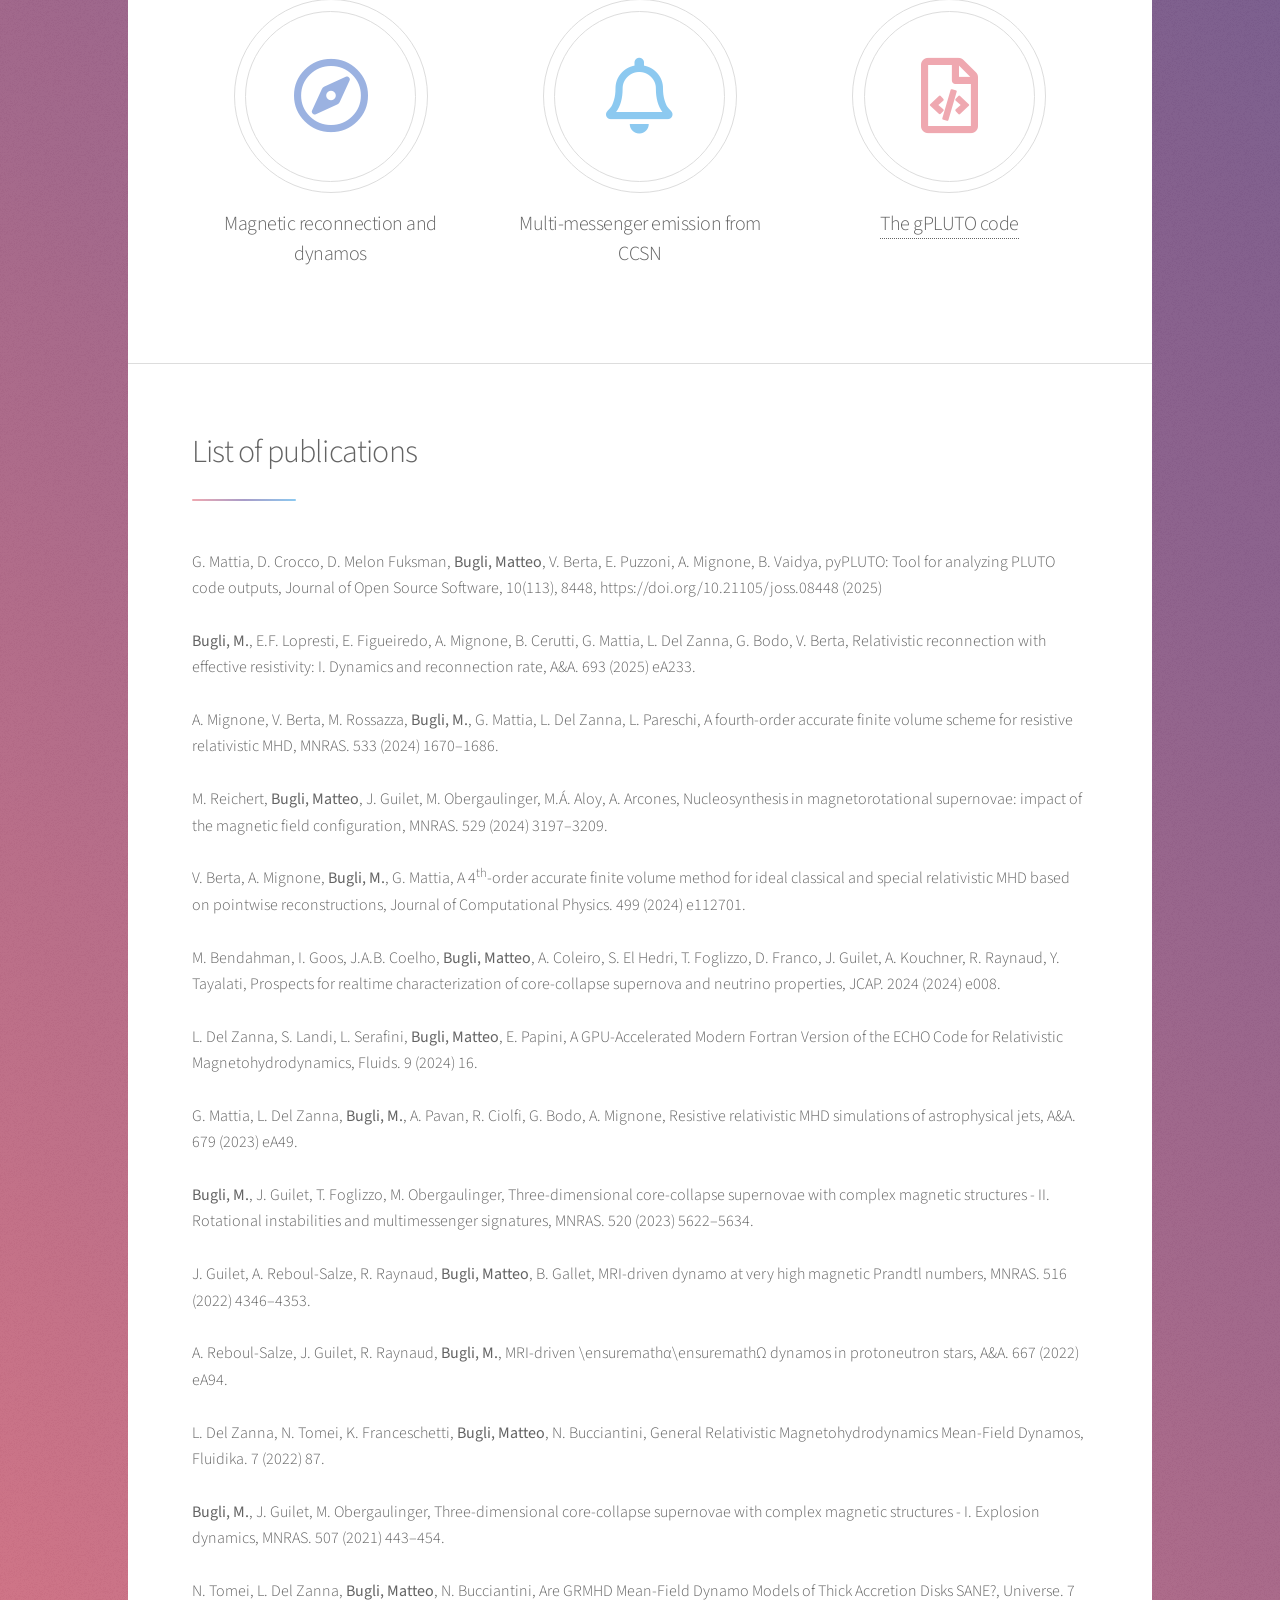
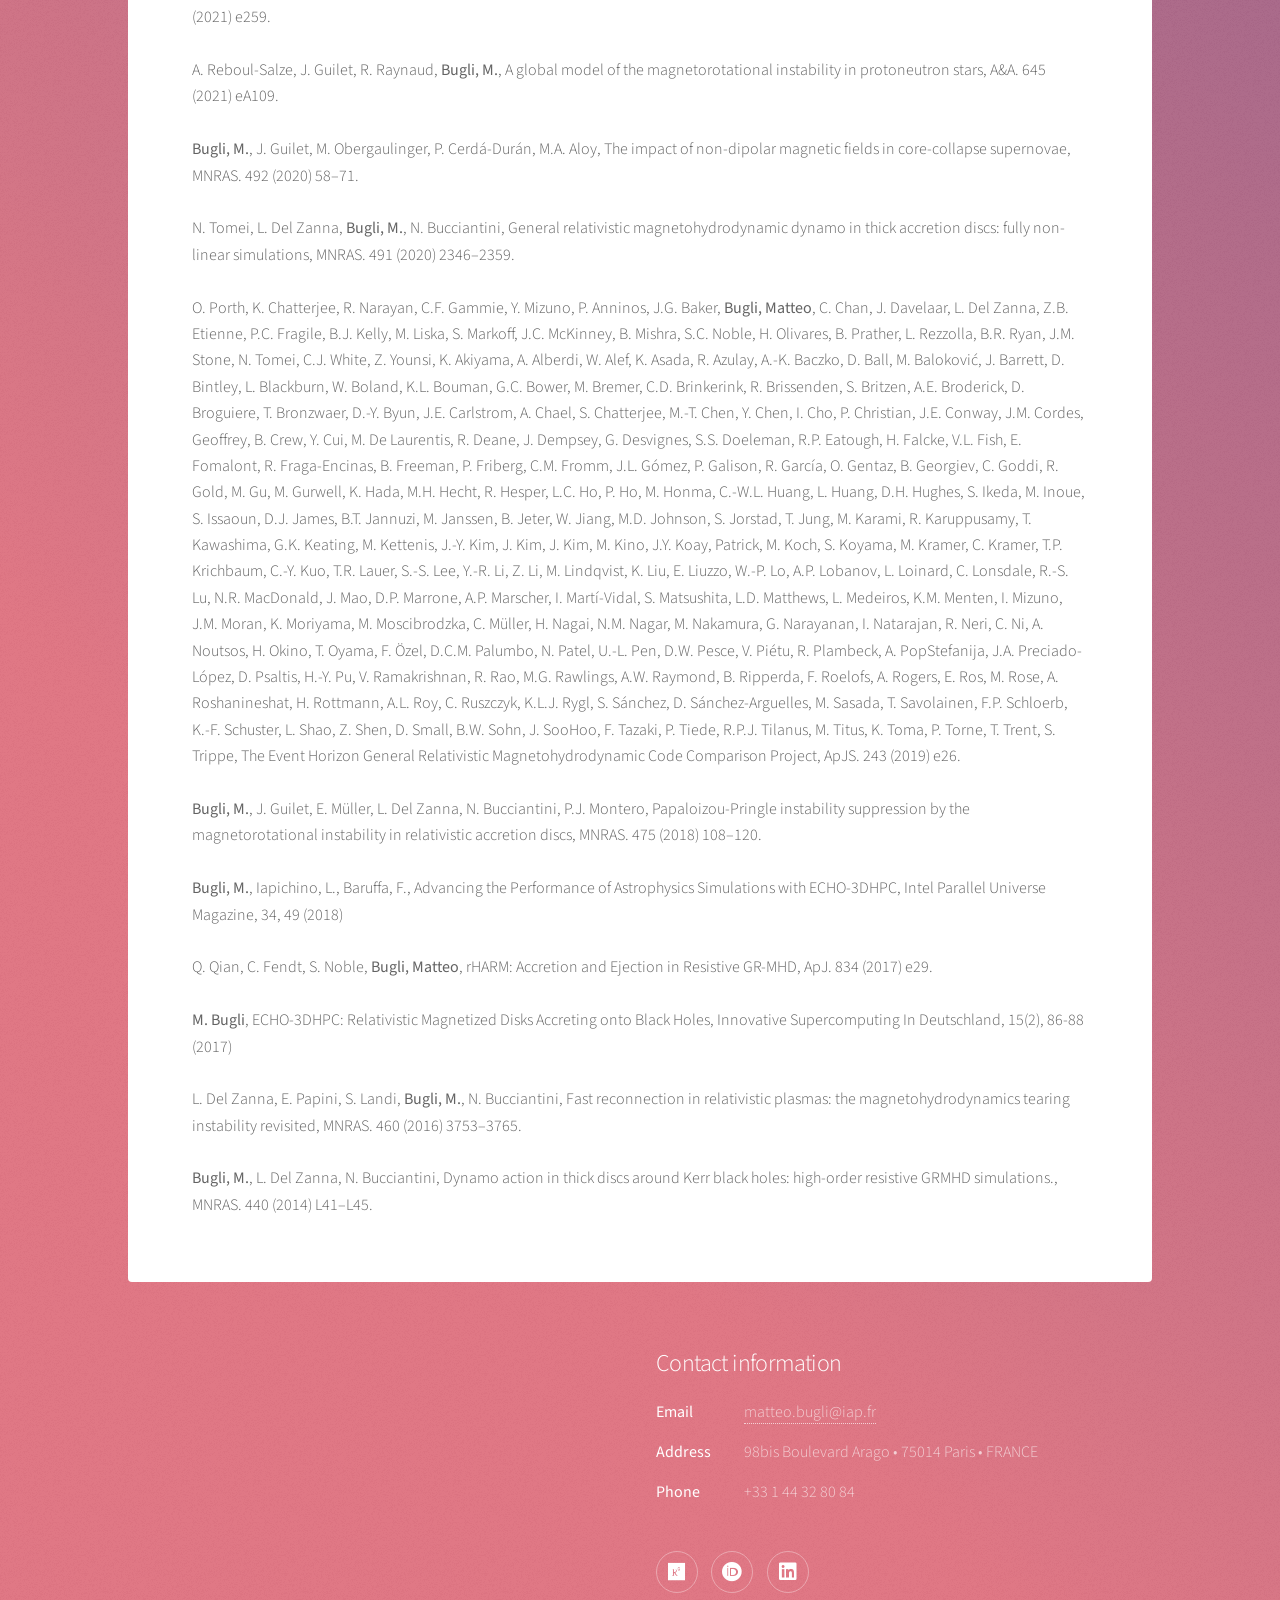
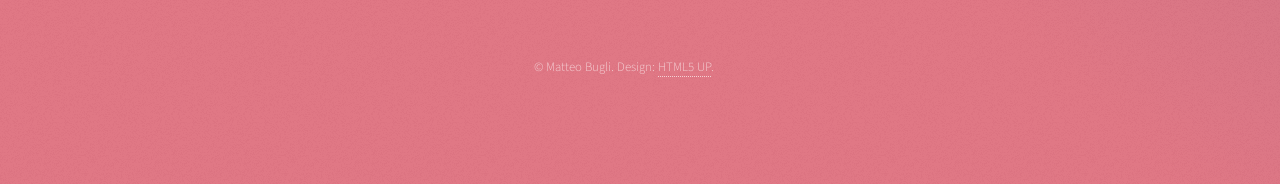
==== commit 8d44d212: "Modified current position" ====
--- a/index.html
+++ b/index.html
@@ -56,13 +56,13 @@
                                             which will focus on the multi-scale modeling of long gamma-ray bursts (i.e. from the stellar collapse
                                             of a massive star to the associated multi-wavelength electromagnetic emission).</p>
  
-                                        <p align="justify"> I am currently a postdoc at the <a href="https://www.iap.fr/"> Institut d’Astrophysique de Paris</a>, working on 
+                                        <p align="justify"> I am a researcher at the <a href="https://irfu.cea.fr/dap/"> Department of Astrophysics of CEA-Saclay</a>, working on 
                                             the numerical modeling of extreme stellar explosions and gamma-ray bursts.
 
                                             As a <a href="https://frida.unito.it/699_supercomputer%2C-campi-magnetici-e-buchi-neri%3A-una-miscela-esplosiva%21">Marie Skłodowska-Curie fellow</a> at the university of Turin, Italy, I worked on the development of 
                                             the astrophysical code <b><a href="https://plutocode.ph.unito.it">gPLUTO</a></b> and the modeling of magnetized accretion flows around black holes.
 
-                                            As a  post-doctoral researcher at the Astrophysics Department of CEA-Saclay, I studied the dynamics 
+                                            As a  post-doctoral researcher at the Department of Astrophysics of CEA-Saclay and at the Institute of Astrophysics of Paris, I studied the dynamics 
                                             of magnetized core-collapse supernovae connected to the formation of magnetars and the launch of gamma-ray bursts.</p>
 
 										<!-- <ul class="actions"> -->
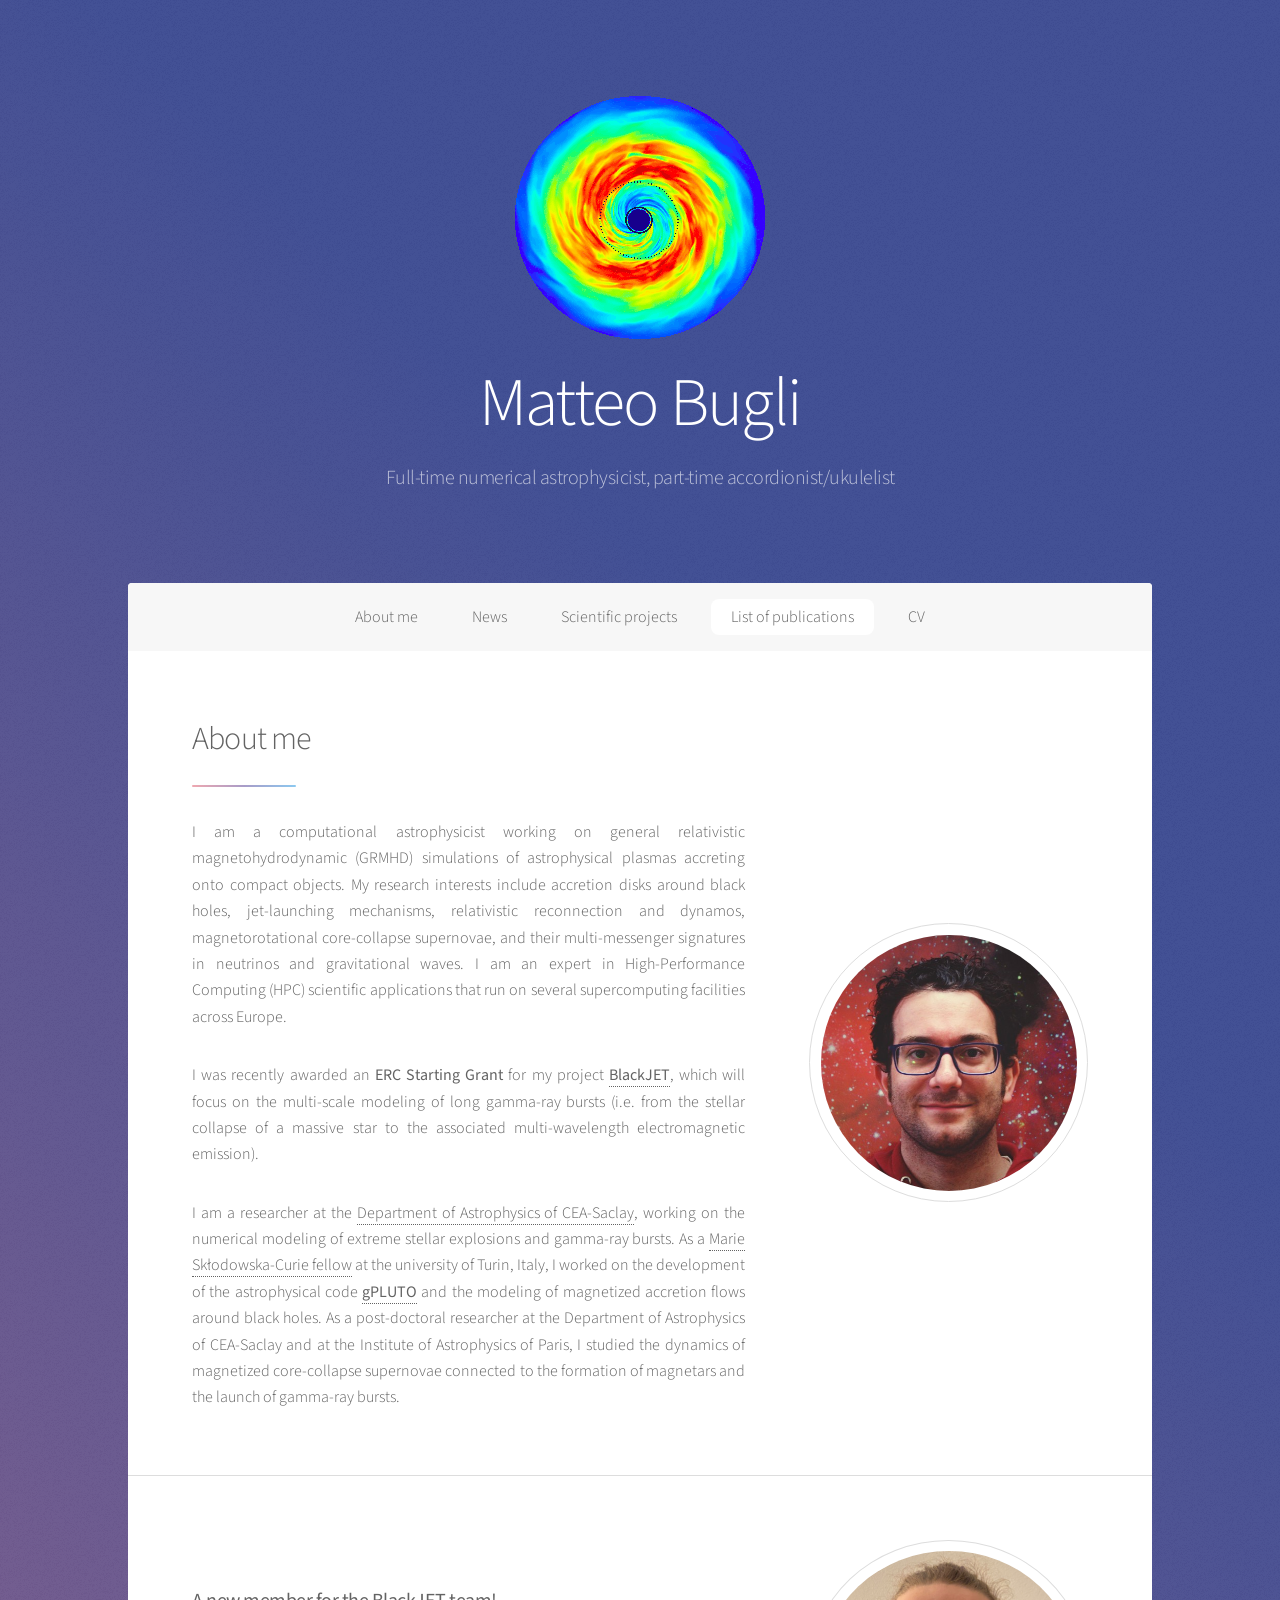
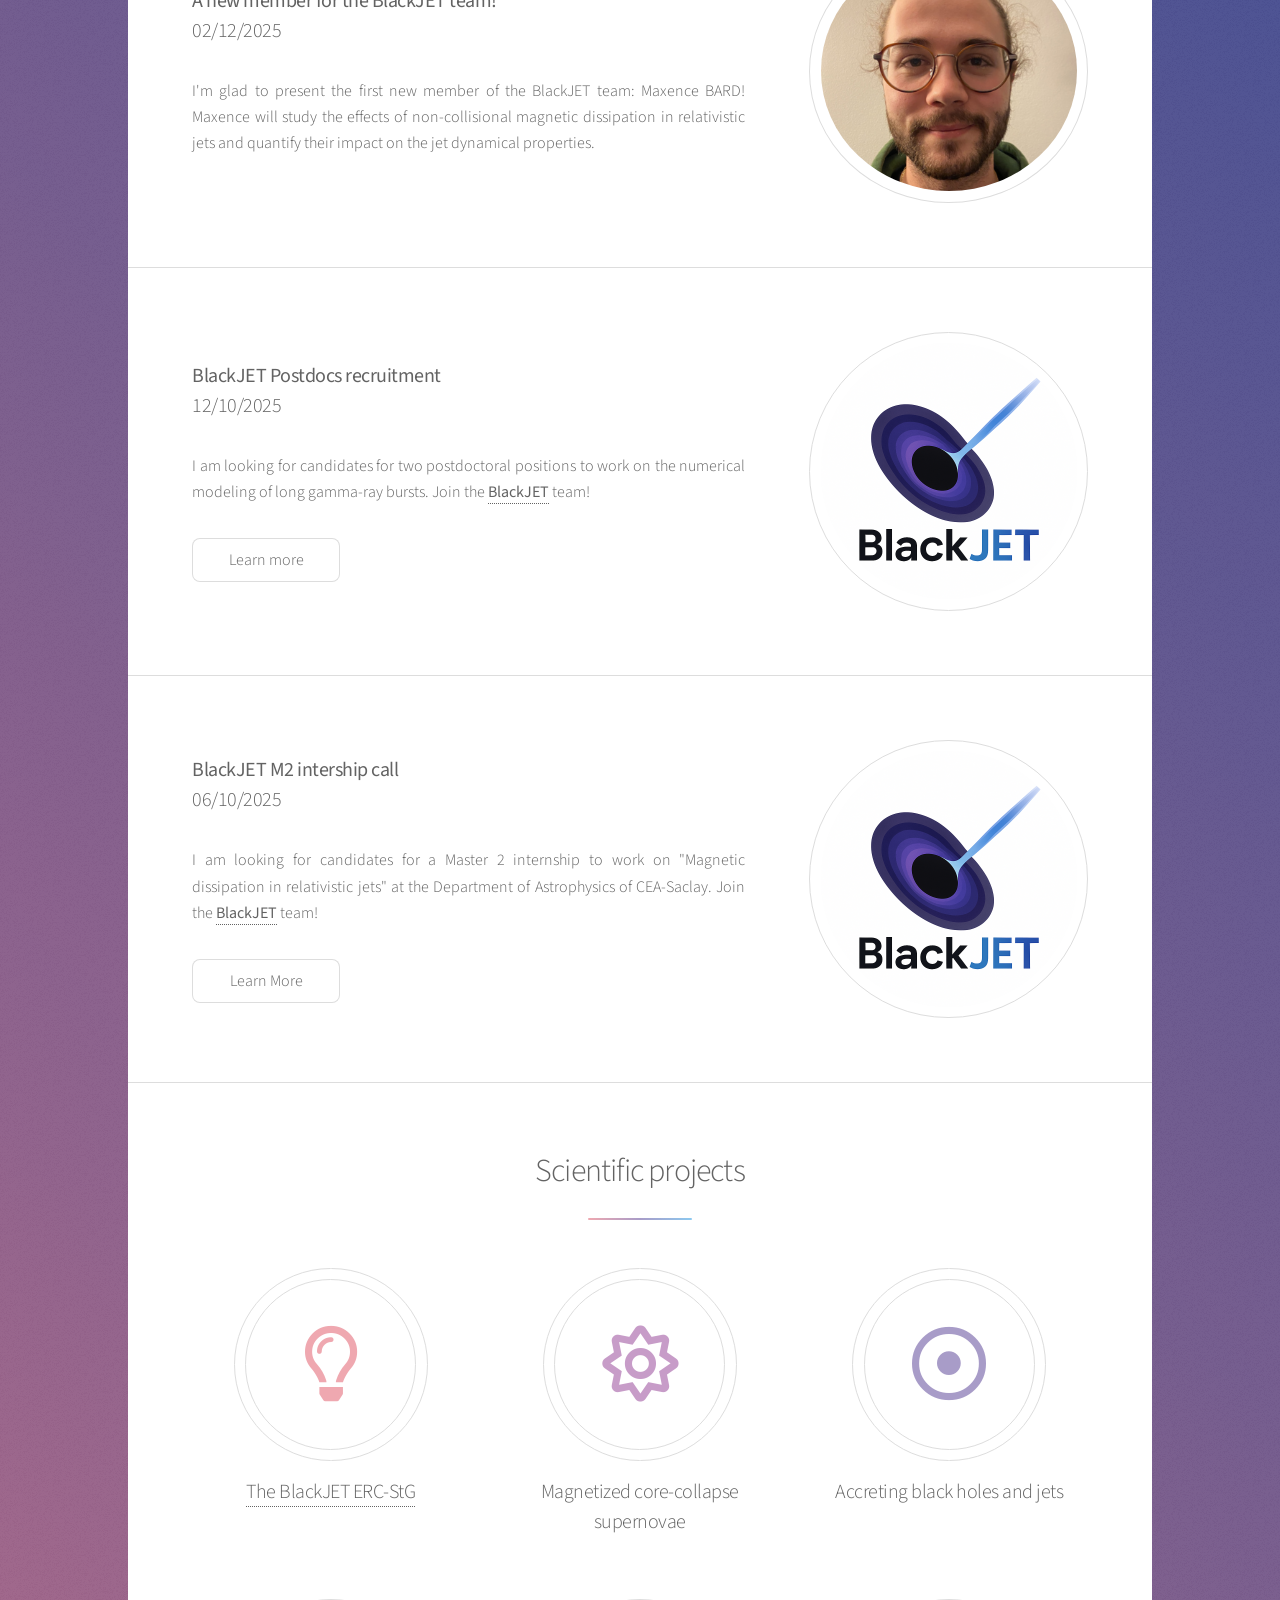
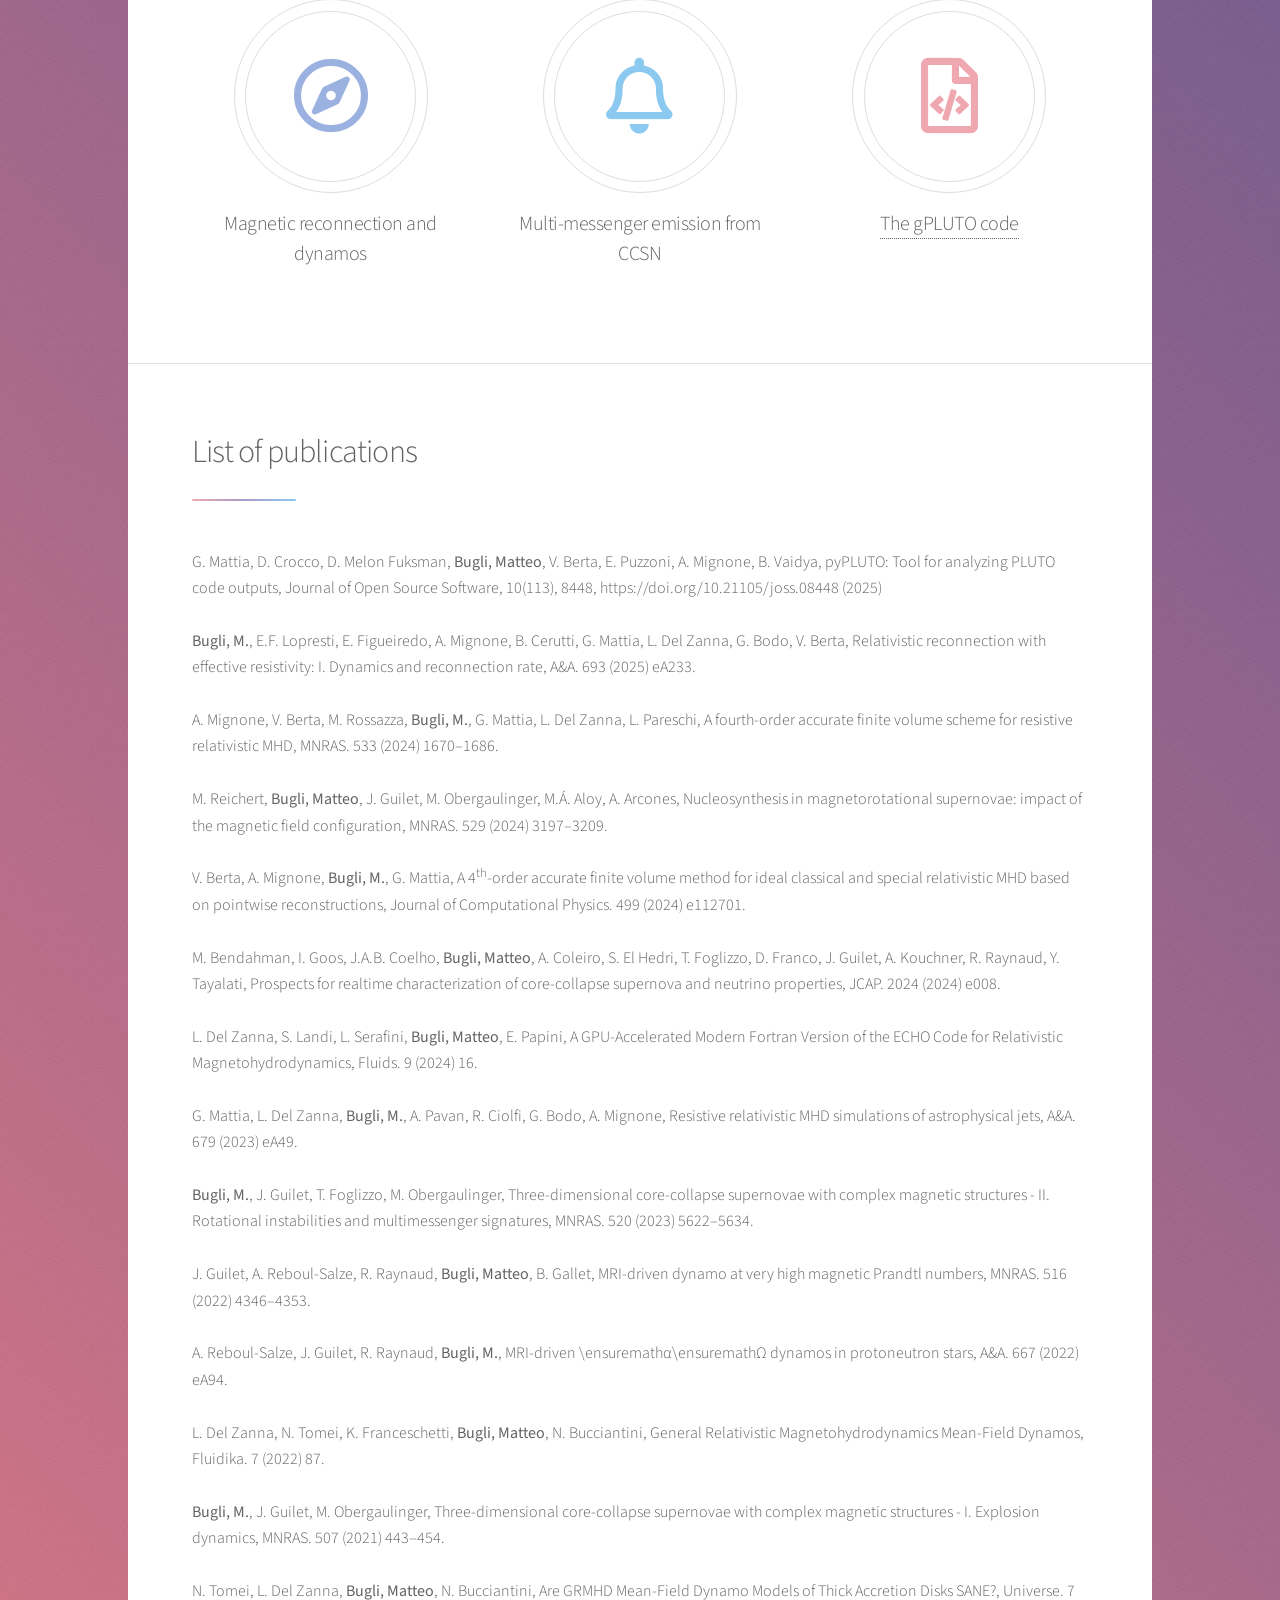
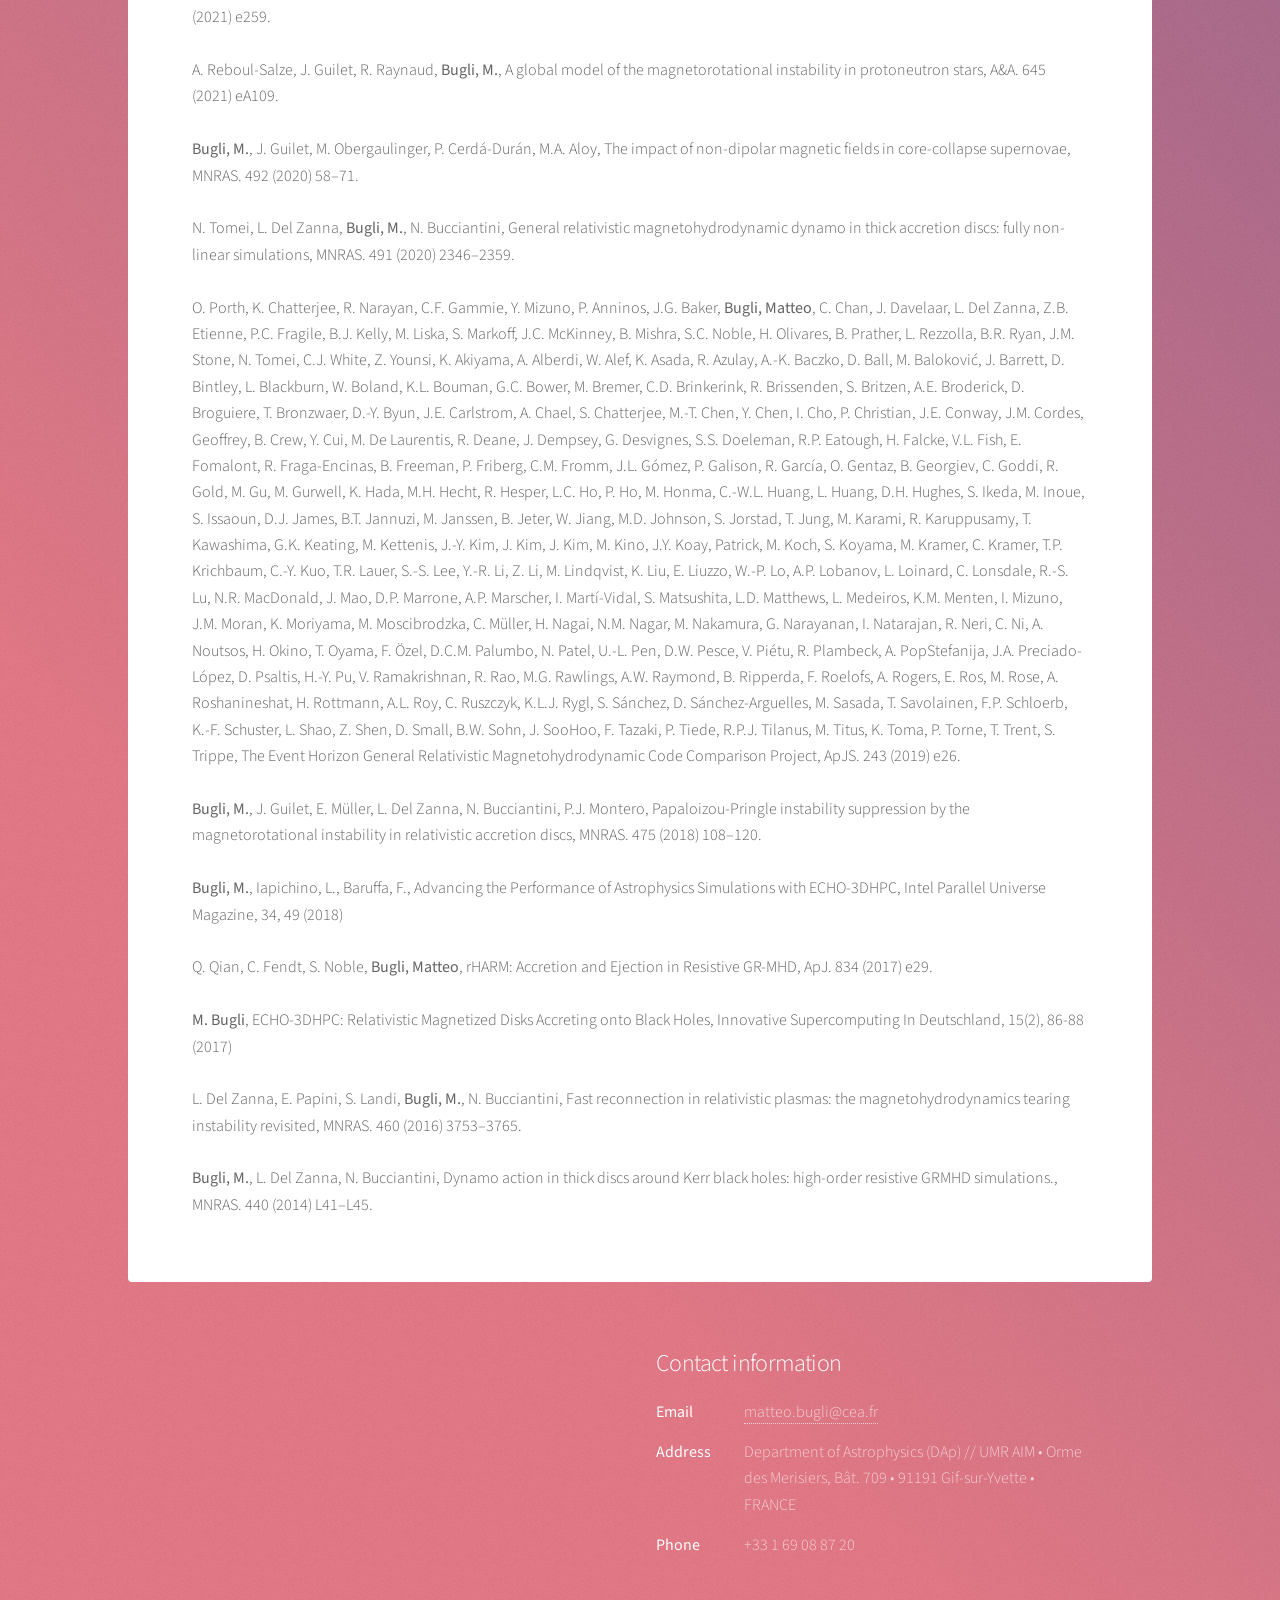
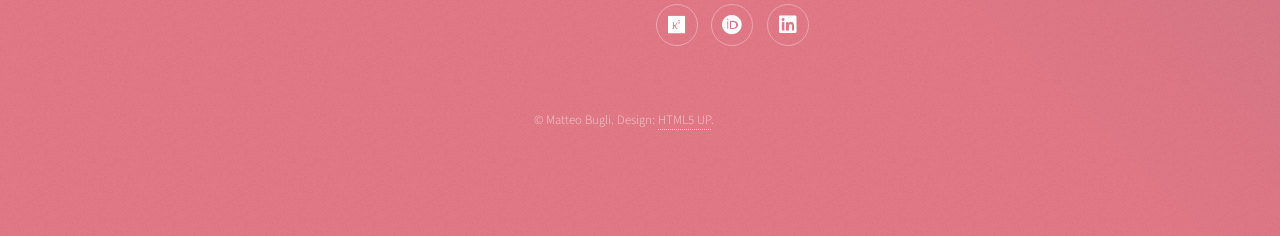
==== commit 4bd31342: "Updated contact infos" ====
--- a/index.html
+++ b/index.html
@@ -308,11 +308,11 @@
 							<h2>Contact information</h2>
 							<dl class="alt">
 								<dt>Email</dt>
-								<dd><a href="mailto:matteo.bugli@iap.fr">matteo.bugli@iap.fr</a></dd>
+								<dd><a href="mailto:matteo.bugli@cea.fr">matteo.bugli@cea.fr</a></dd>
 								<dt>Address</dt>
-								<dd> 98bis Boulevard Arago &bull; 75014 Paris &bull; FRANCE</dd>
+								<dd>Department of Astrophysics (DAp) // UMR AIM &bull; Orme des Merisiers, Bât. 709 &bull; 91191 Gif-sur-Yvette &bull; FRANCE</dd>
 								<dt>Phone</dt>
-								<dd>+33 1 44 32 80 84</dd>
+								<dd>+33 1 69 08 87 20</dd>
 							</dl>
 							<ul class="icons">
 								<li><a href="https://www.researchgate.net/profile/Matteo-Bugli?ev=hdr_xprf" class="icon brands fa-researchgate alt"><span class="label">Research Gate</span></a></li>
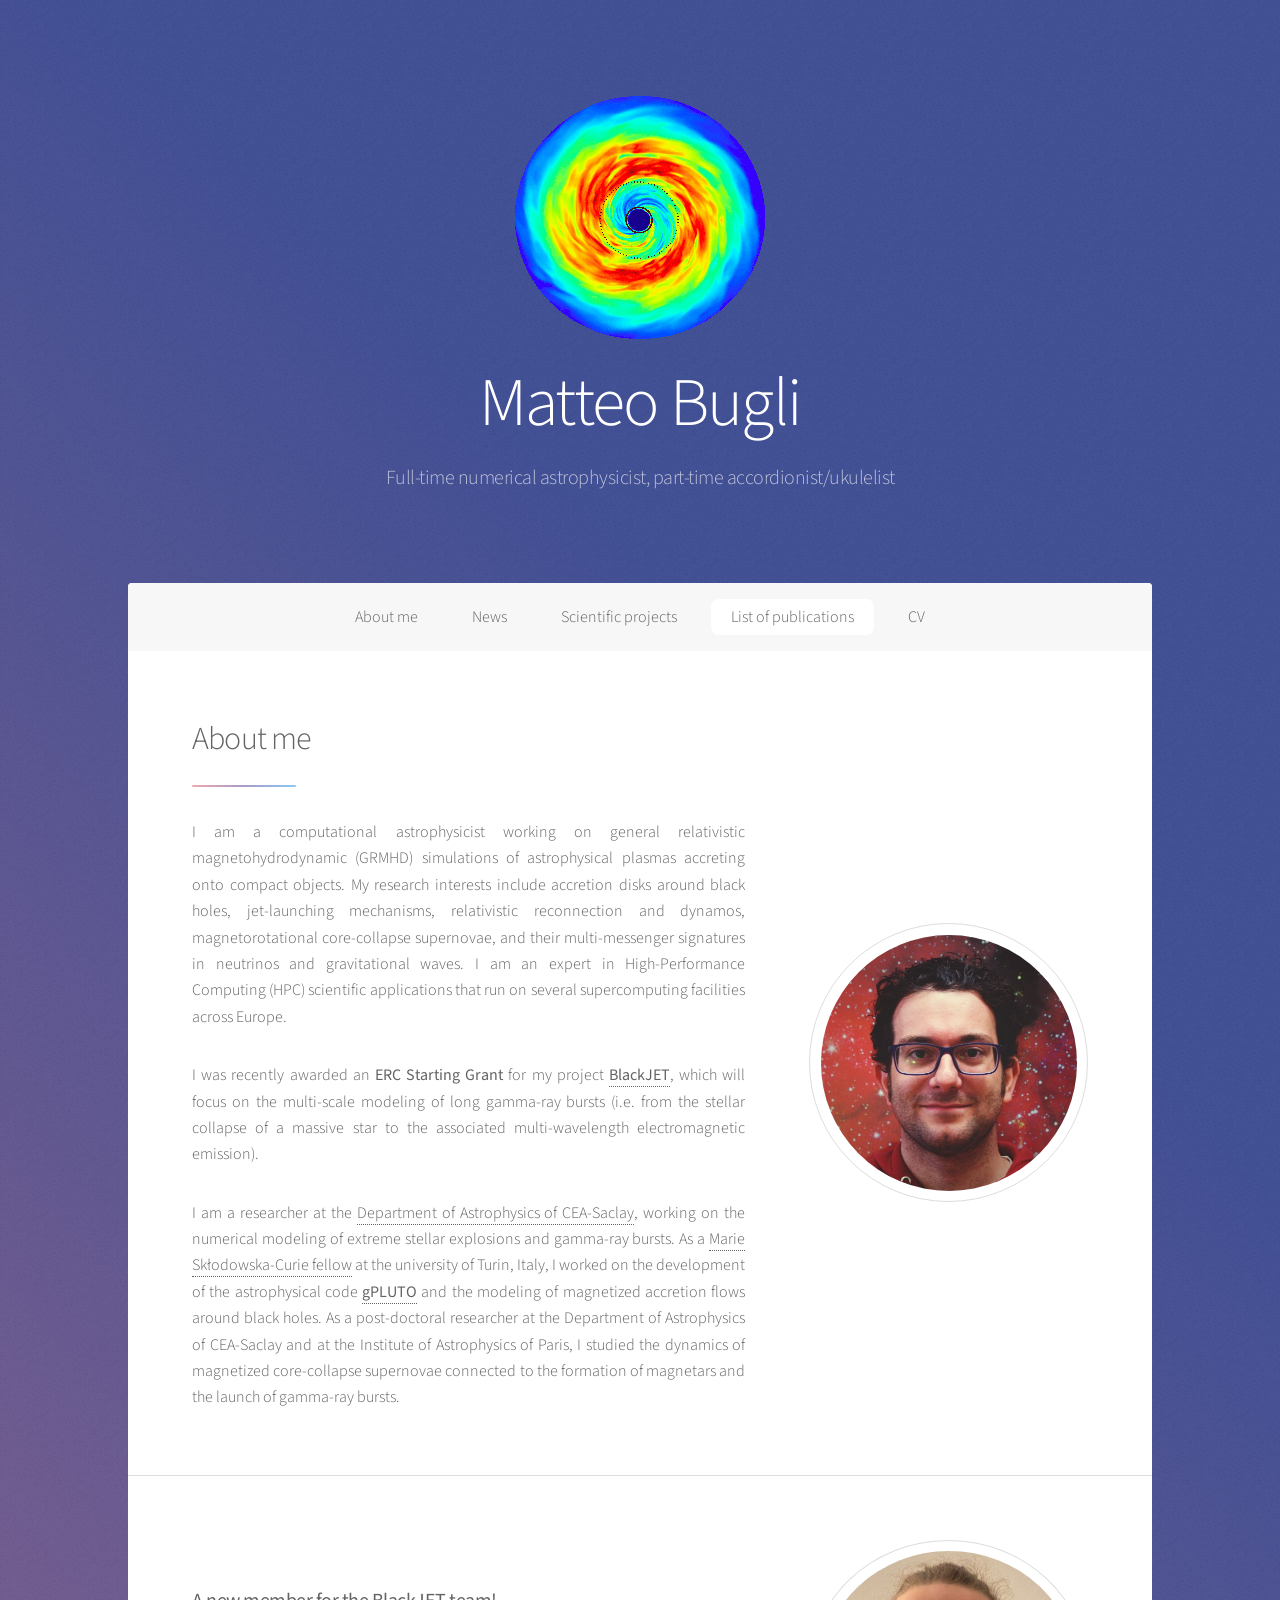
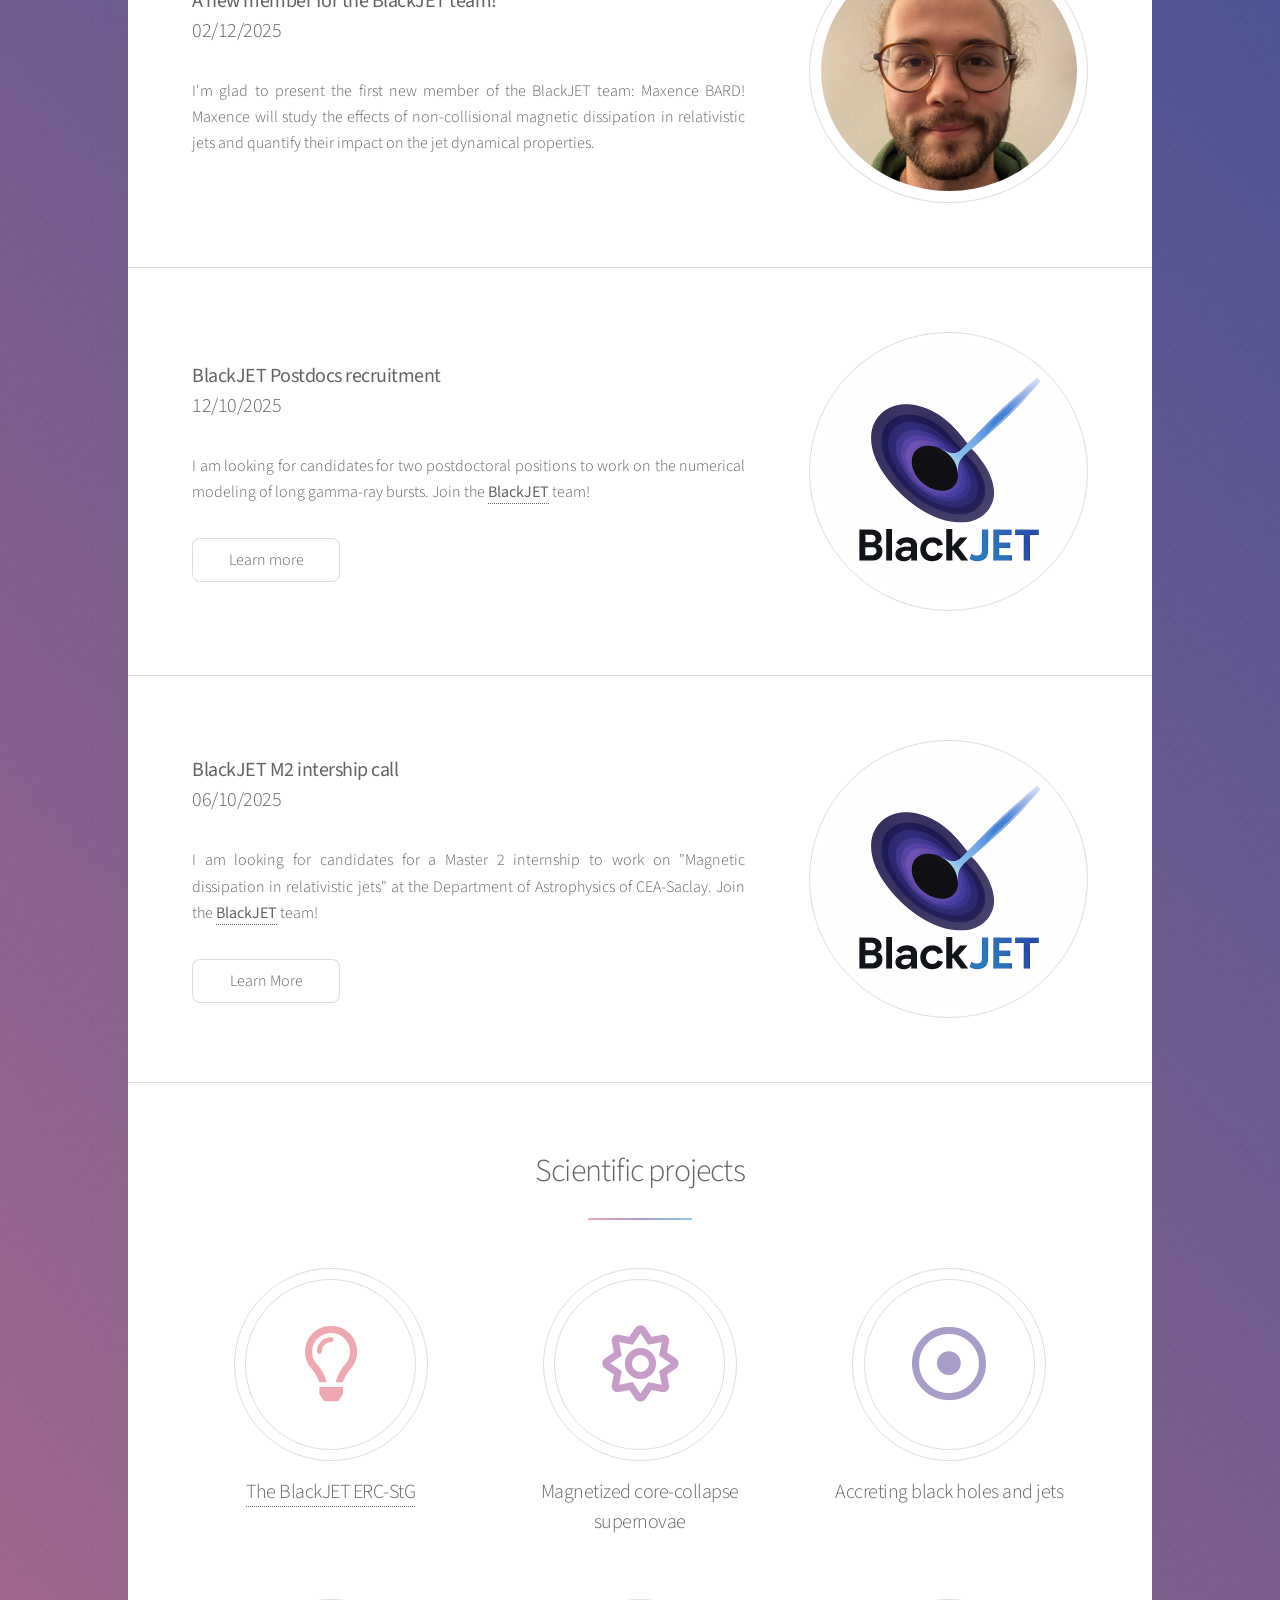
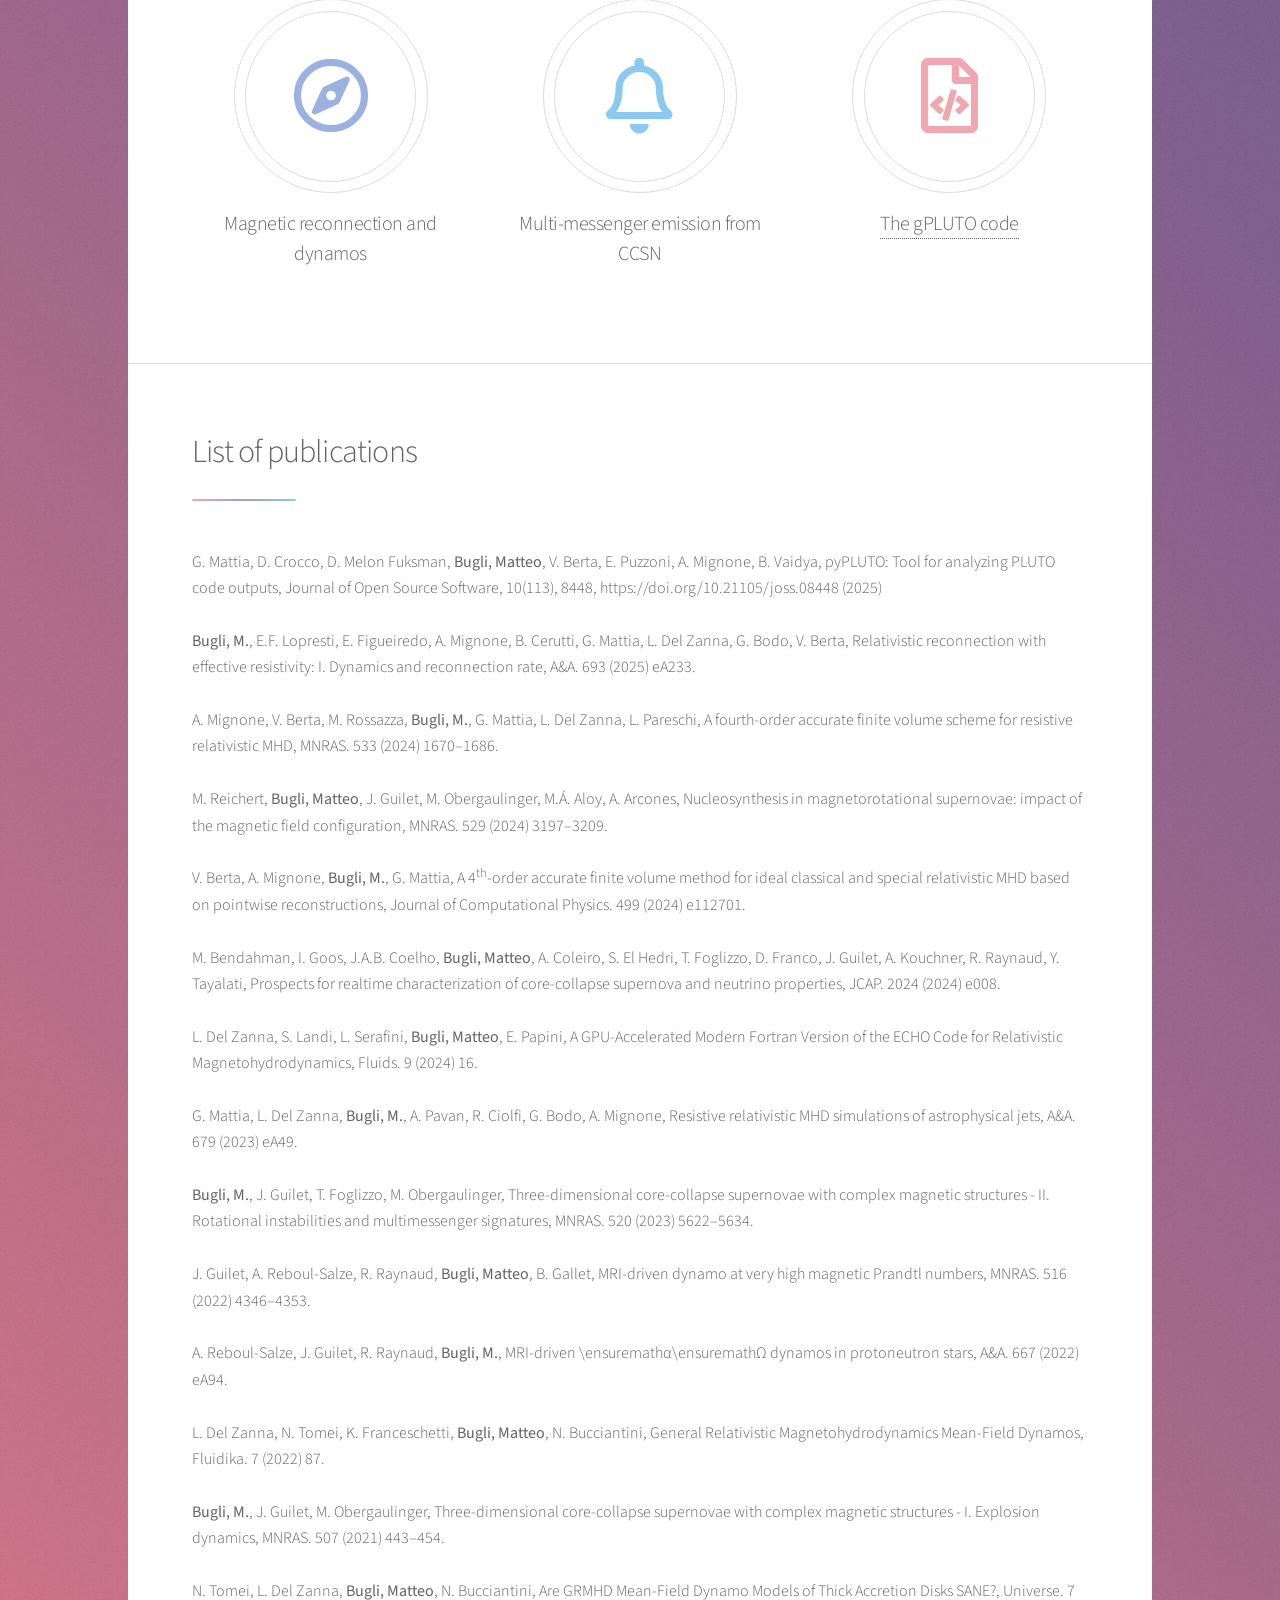
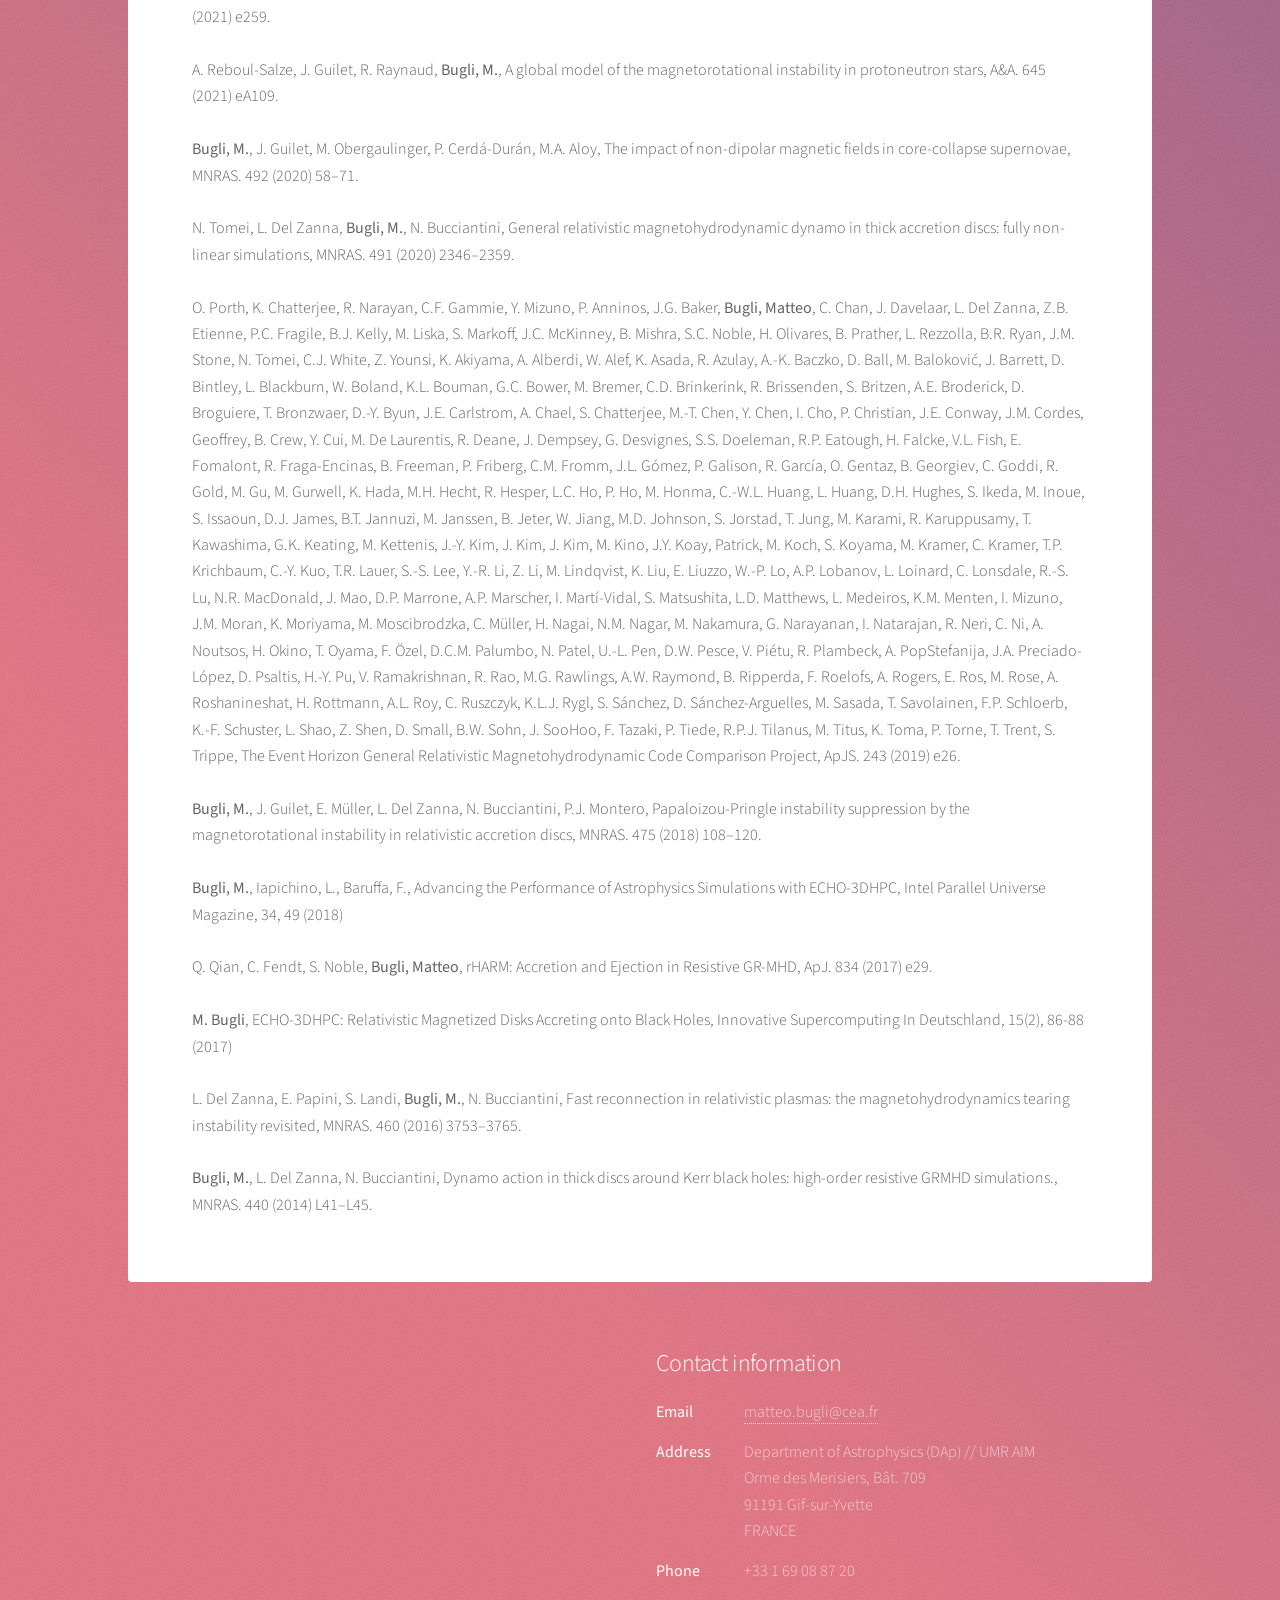
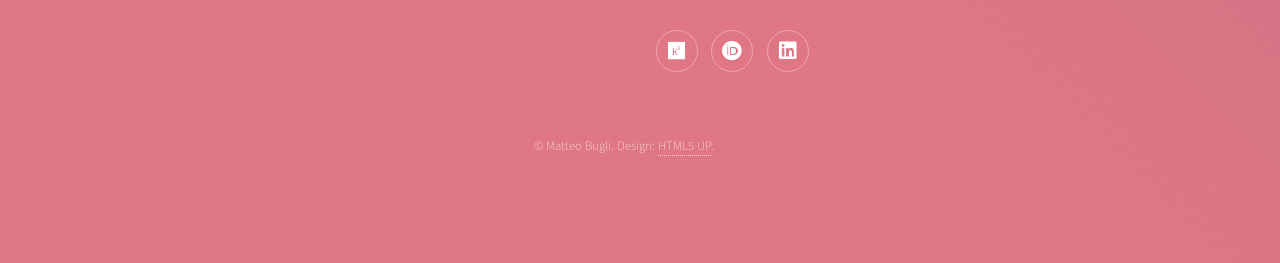
==== commit 92e379d2: "Updated contact infos" ====
--- a/index.html
+++ b/index.html
@@ -310,7 +310,7 @@
 								<dt>Email</dt>
 								<dd><a href="mailto:matteo.bugli@cea.fr">matteo.bugli@cea.fr</a></dd>
 								<dt>Address</dt>
-								<dd>Department of Astrophysics (DAp) // UMR AIM &bull; Orme des Merisiers, Bât. 709 &bull; 91191 Gif-sur-Yvette &bull; FRANCE</dd>
+                                <dd>Department of Astrophysics (DAp) // UMR AIM <br>Orme des Merisiers, Bât. 709 <br>91191 Gif-sur-Yvette<br>FRANCE</dd>
 								<dt>Phone</dt>
 								<dd>+33 1 69 08 87 20</dd>
 							</dl>
